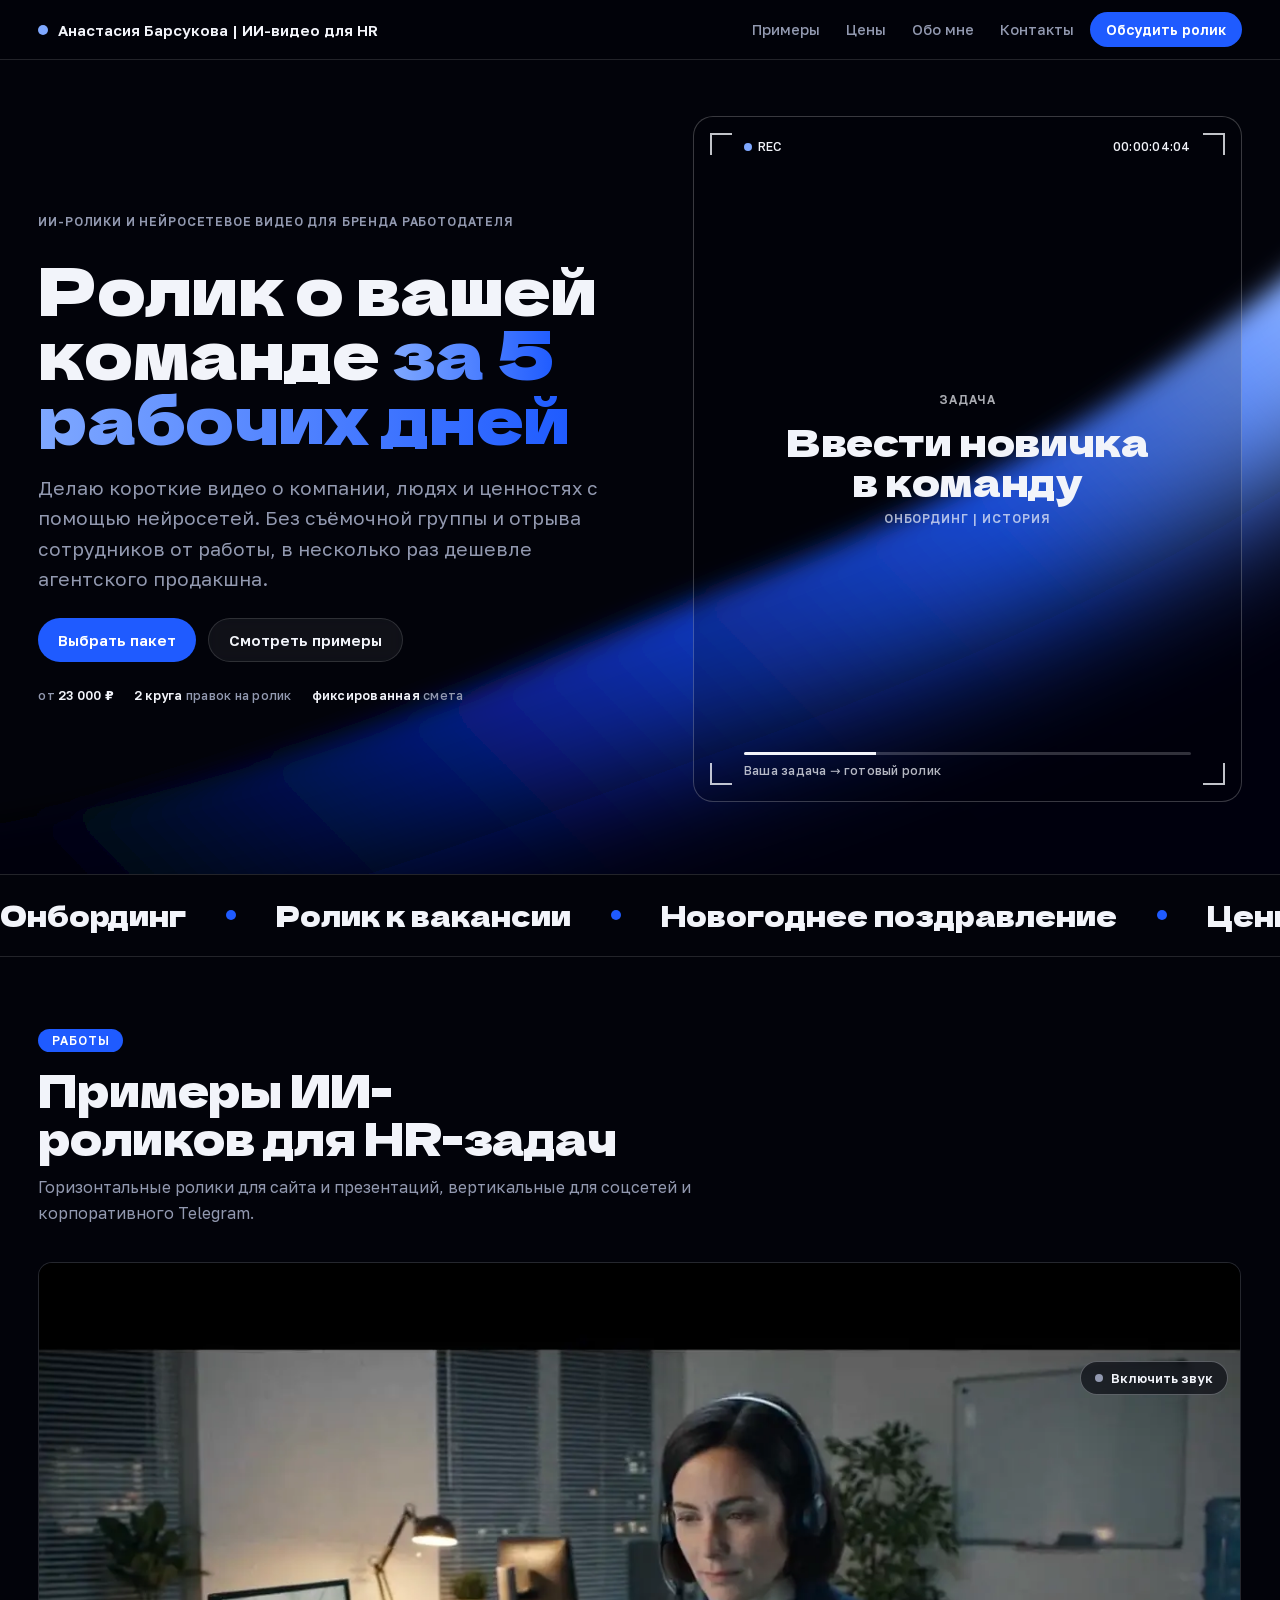
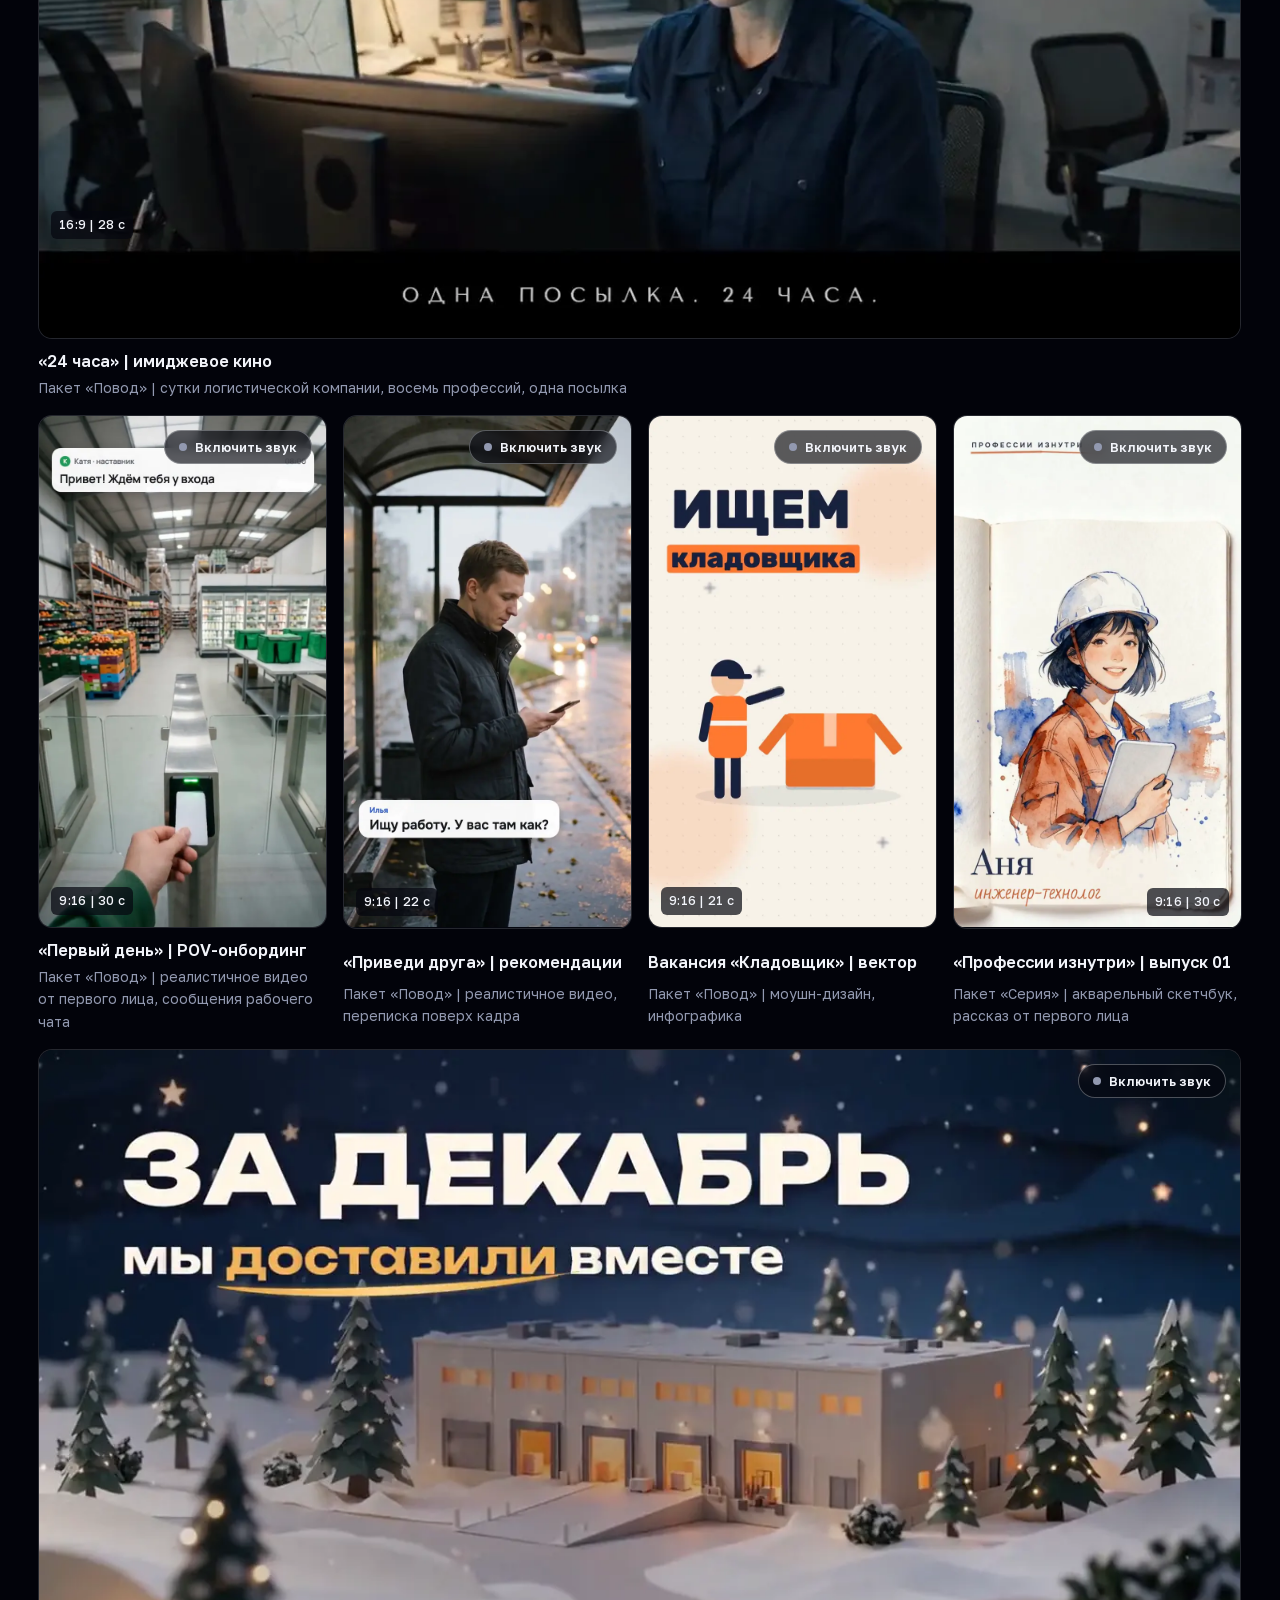
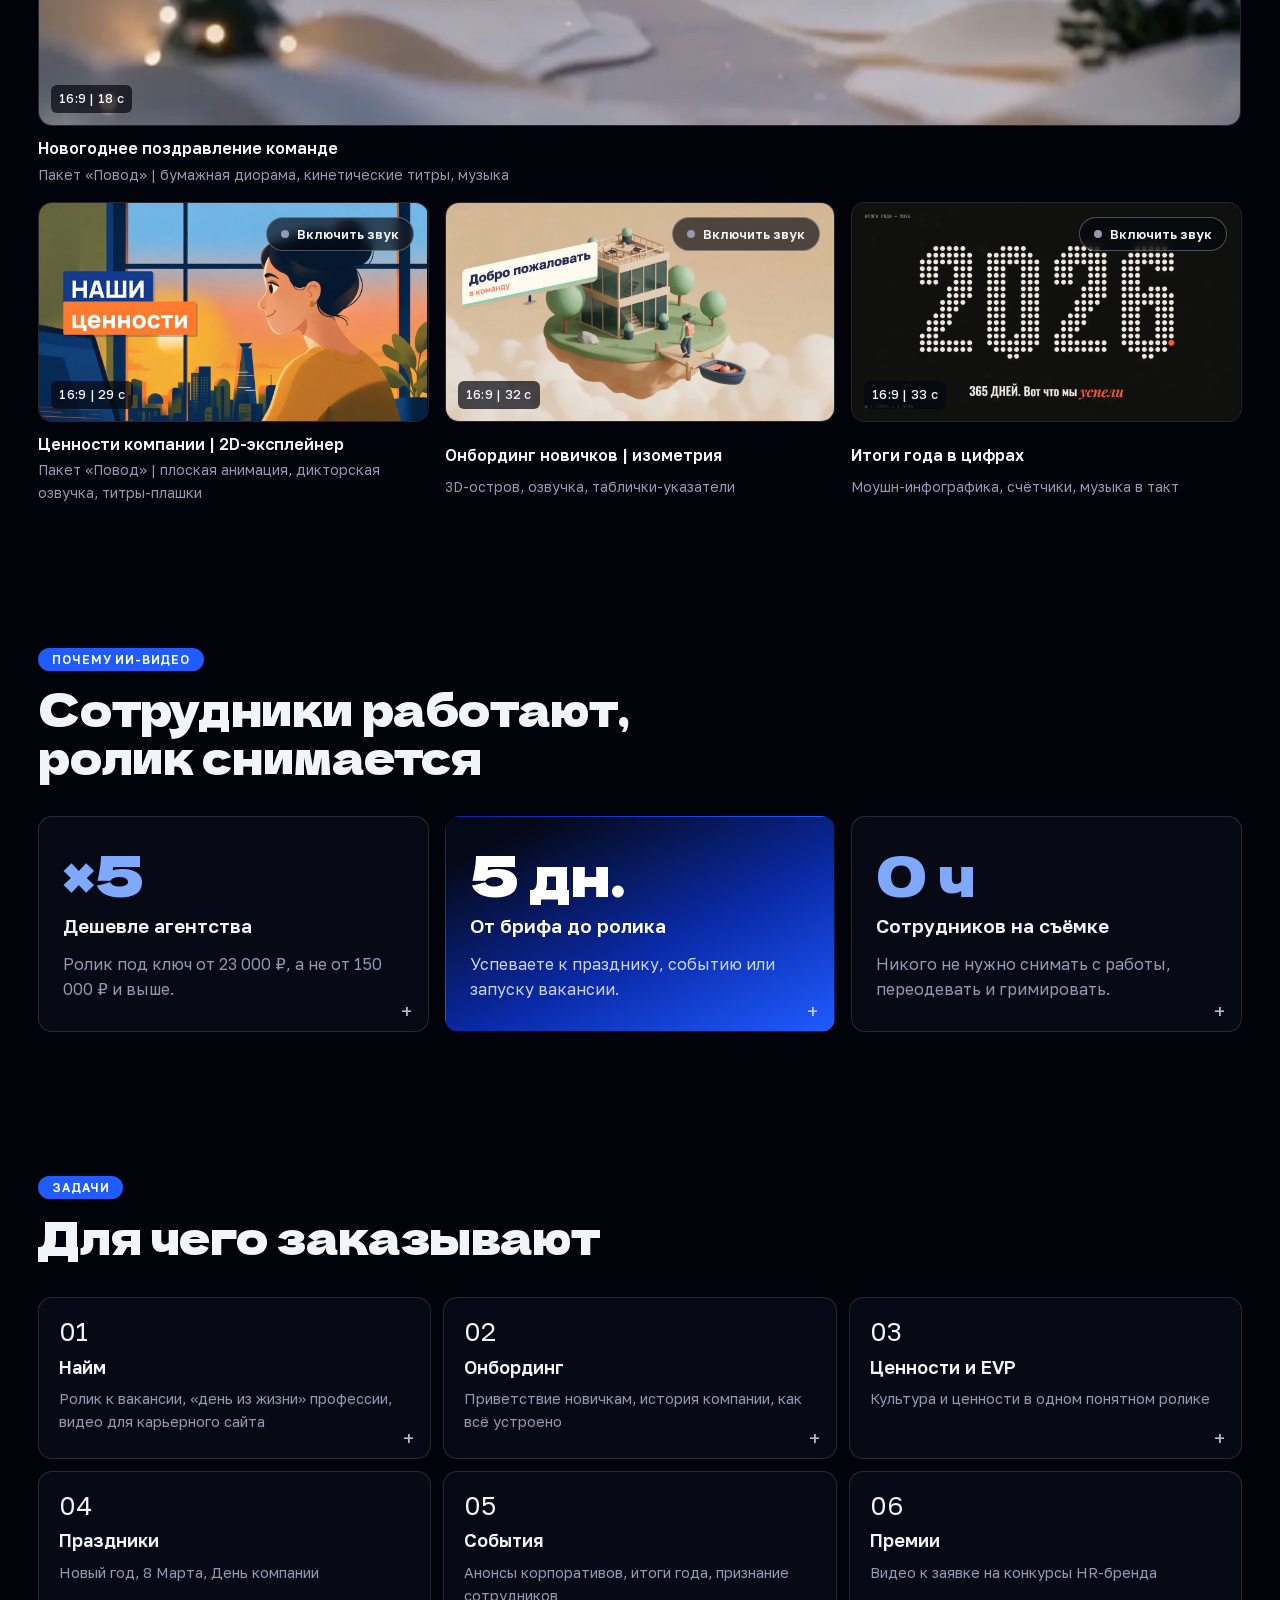
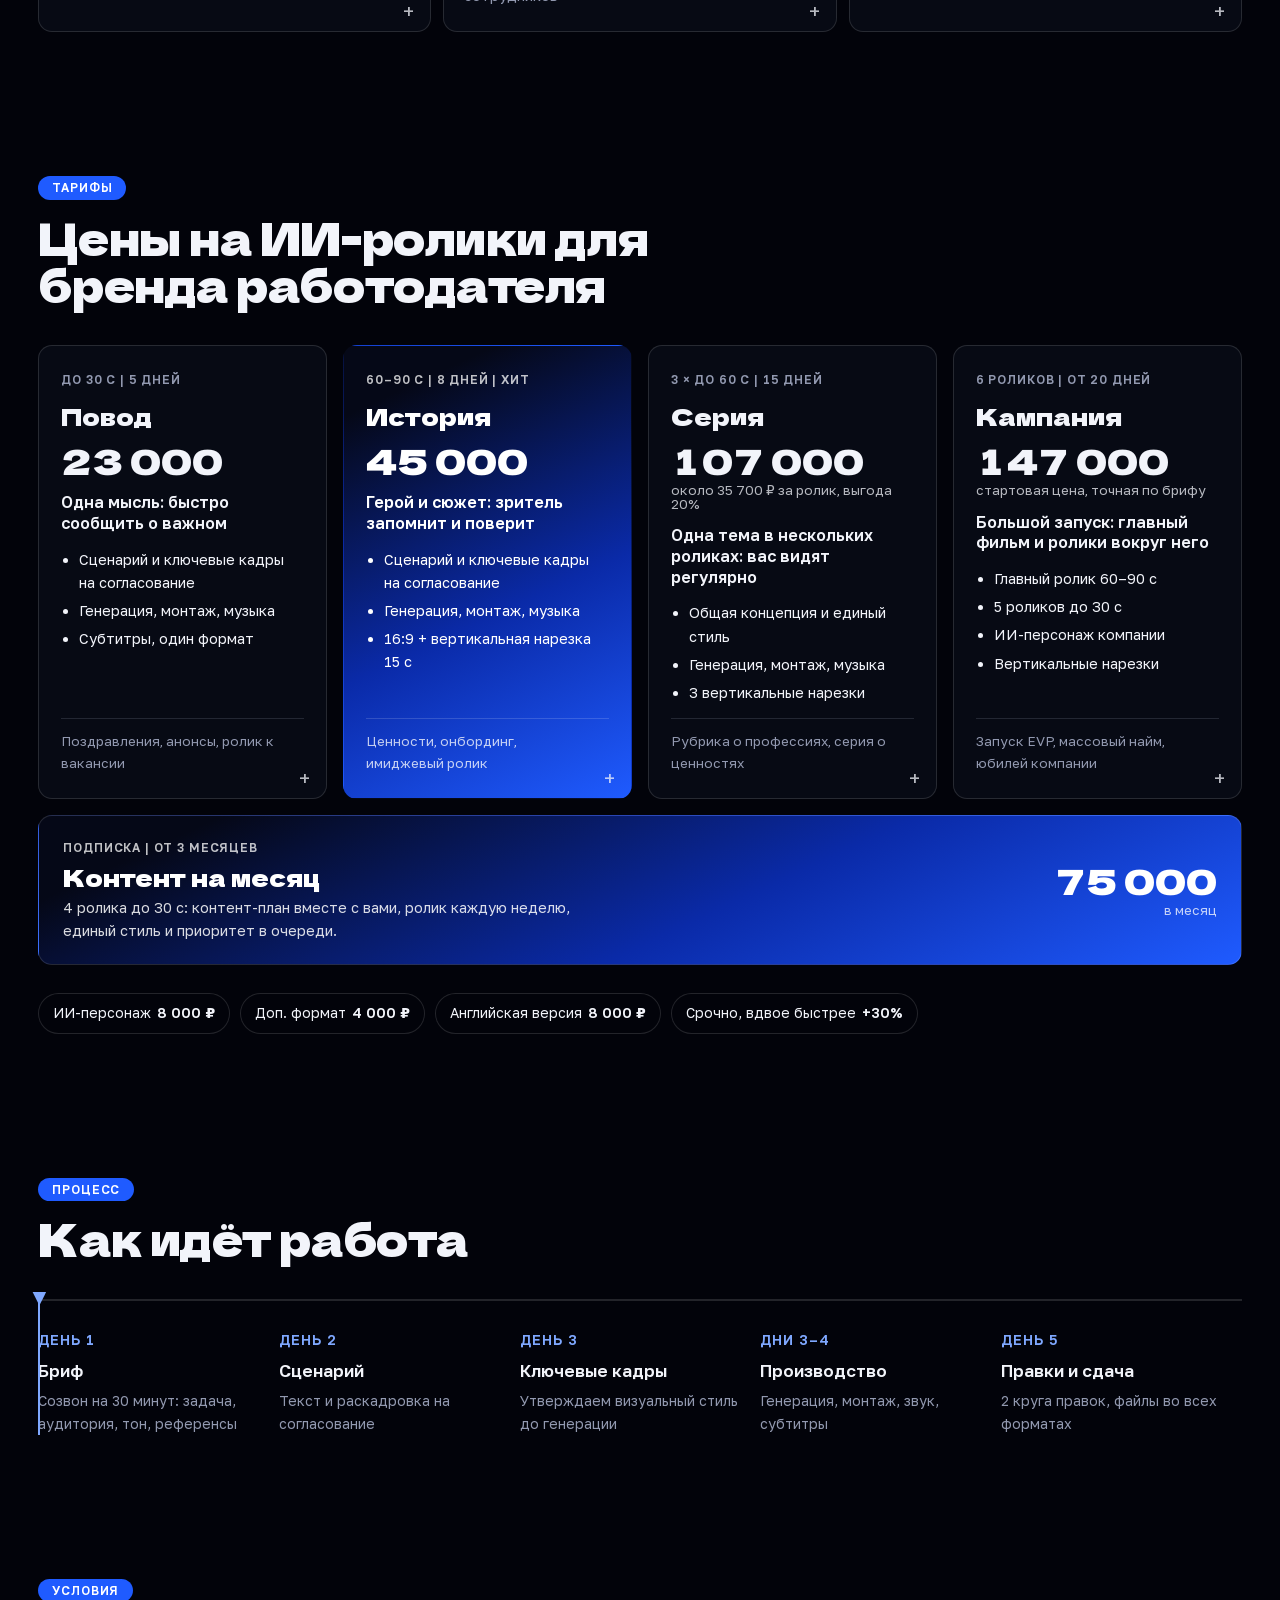
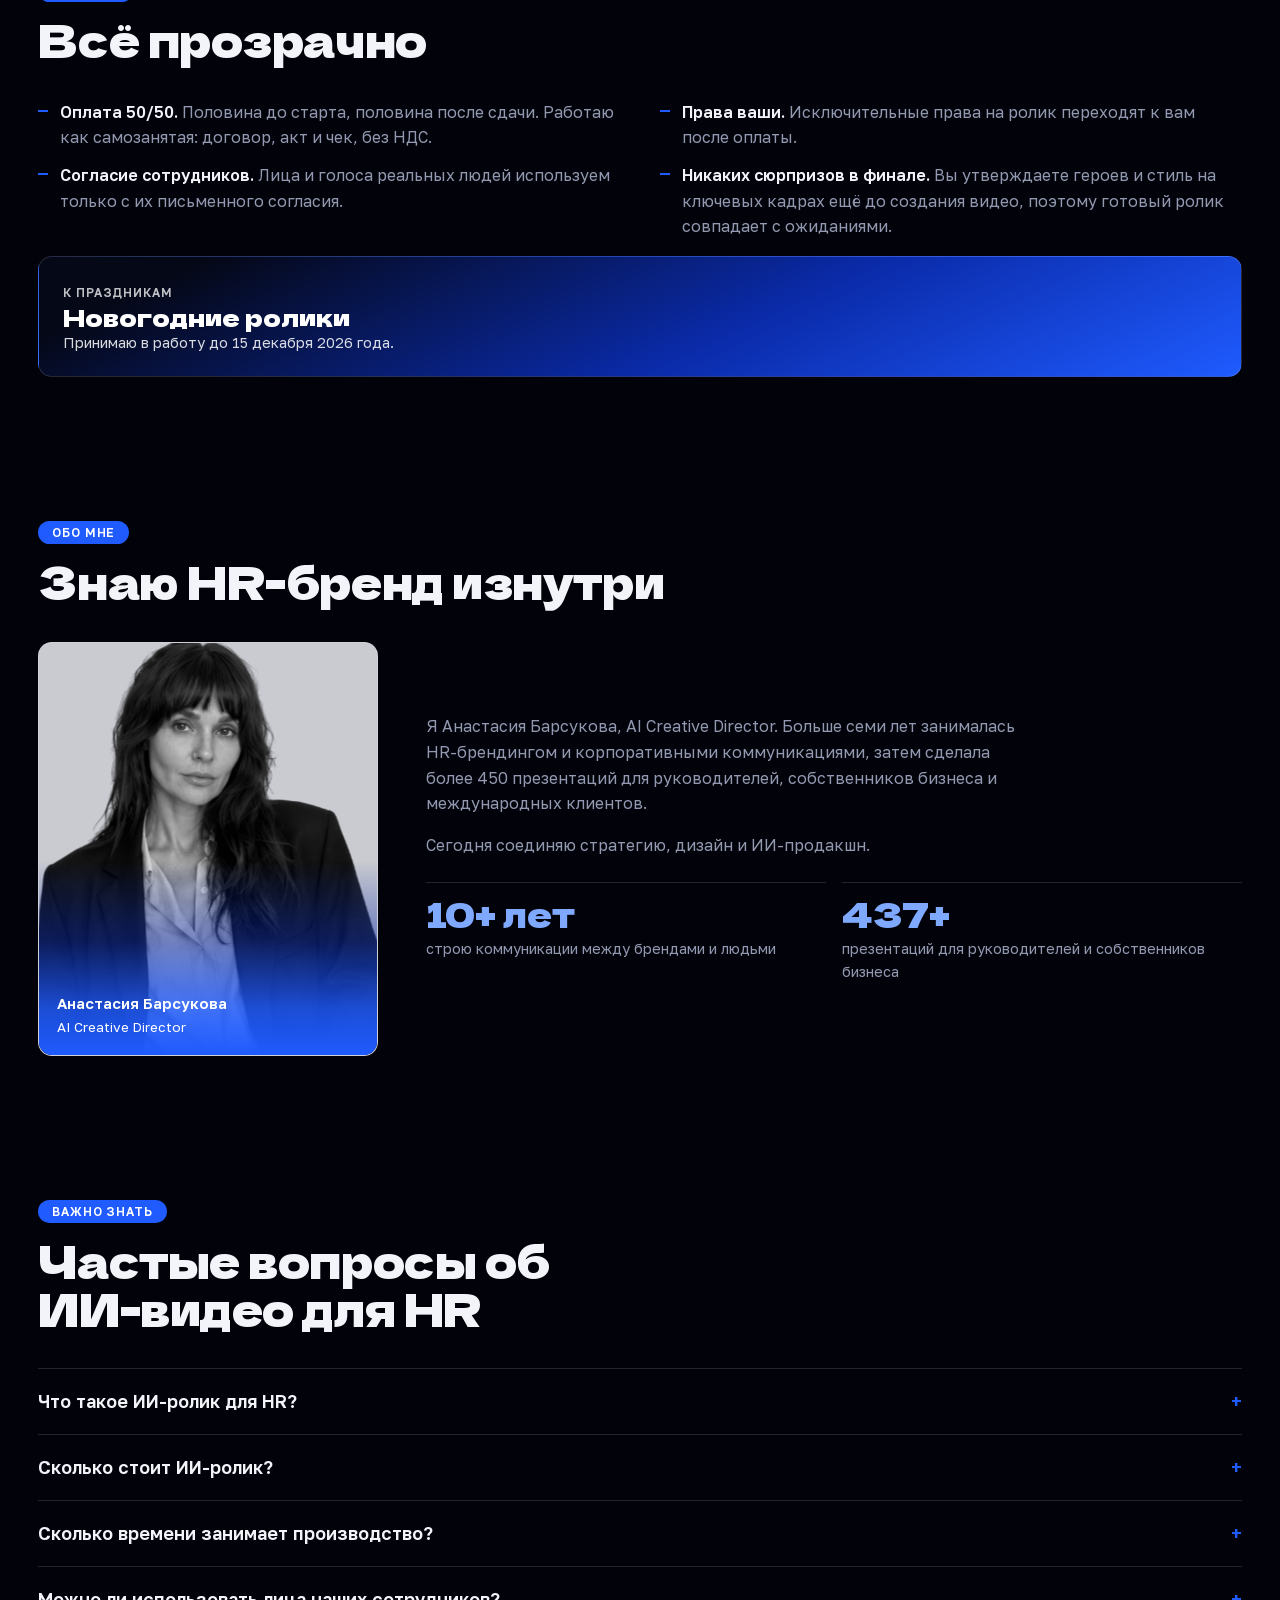
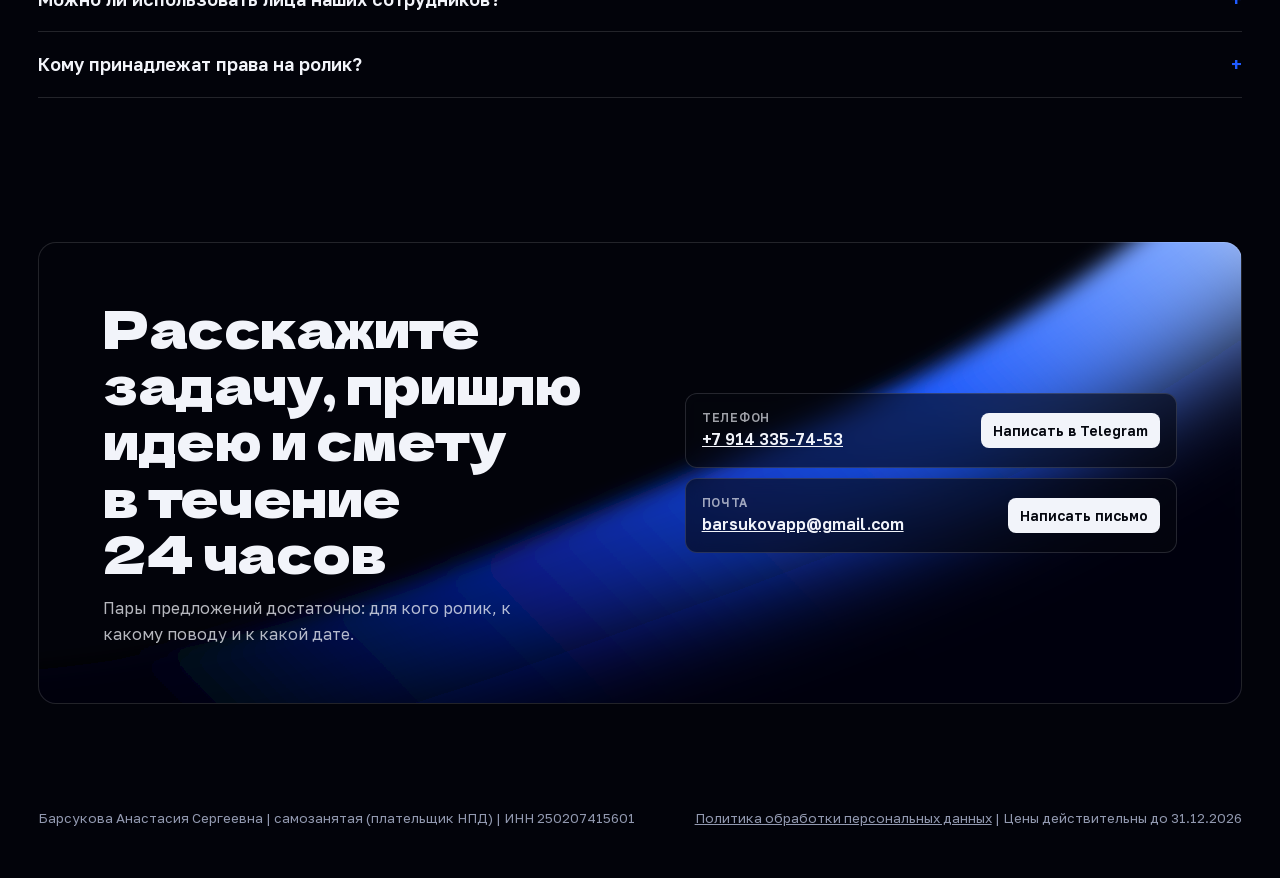
==== index.html @ e2b619d4 "Make hr-video.ru the main address, hosted in Moscow on Timeweb Co-Authored-By: Claude Opus 5.5 <nore" ====
<!doctype html>
<html lang="ru">
<head>
<meta charset="utf-8">
<meta name="viewport" content="width=device-width, initial-scale=1, viewport-fit=cover">
<title>ИИ-ролики для HR и бренда работодателя от 23 000 ₽ | Анастасия Барсукова</title>
<meta name="description" content="Видео о компании, вакансиях, онбординге и ценностях с помощью нейросетей. Ролик под ключ за 5 рабочих дней, от 23 000 ₽, фиксированная смета и 2 круга правок.">
<link rel="canonical" href="https://hr-video.ru/">
<meta name="robots" content="index, follow">
<meta property="og:type" content="website">
<meta property="og:locale" content="ru_RU">
<meta property="og:url" content="https://hr-video.ru/">
<meta property="og:title" content="ИИ-ролики для HR и бренда работодателя">
<meta property="og:description" content="Ролик о вашей команде за 5 рабочих дней, от 23 000 ₽.">
<meta property="og:image" content="https://hr-video.ru/og.png">
<meta property="og:image:width" content="1200">
<meta property="og:image:height" content="630">
<meta name="twitter:card" content="summary_large_image">
<meta name="theme-color" content="#02030A">
<link rel="icon" href="/favicon.svg" type="image/svg+xml">
<link rel="apple-touch-icon" href="/apple-touch-icon.png">
<link rel="preload" href="fonts/DelaGothicOne-cyrillic.woff2" as="font" type="font/woff2" crossorigin>
<link rel="preload" href="fonts/DelaGothicOne-latin.woff2" as="font" type="font/woff2" crossorigin>
<link rel="preload" href="fonts/GolosText-cyrillic.woff2" as="font" type="font/woff2" crossorigin>
<link rel="stylesheet" href="fonts/fonts.css">
<script type="application/ld+json">[
 {
  "@context": "https://schema.org",
  "@type": "Service",
  "name": "ИИ-ролики для бренда работодателя",
  "serviceType": "Создание видео с помощью нейросетей для HR",
  "areaServed": "RU",
  "url": "https://hr-video.ru/",
  "provider": {
   "@type": "Person",
   "name": "Анастасия Барсукова",
   "telephone": "+7-914-335-74-53"
  },
  "offers": [
   {
    "@type": "Offer",
    "name": "Повод, ролик до 30 секунд",
    "price": "23000",
    "priceCurrency": "RUB"
   },
   {
    "@type": "Offer",
    "name": "История, ролик 60–90 секунд",
    "price": "45000",
    "priceCurrency": "RUB"
   },
   {
    "@type": "Offer",
    "name": "Серия, 3 ролика до 60 секунд",
    "price": "107000",
    "priceCurrency": "RUB"
   },
   {
    "@type": "Offer",
    "name": "Кампания, 6 роликов и ИИ-персонаж",
    "price": "147000",
    "priceCurrency": "RUB"
   }
  ]
 },
 {
  "@context": "https://schema.org",
  "@type": "FAQPage",
  "mainEntity": [
   {
    "@type": "Question",
    "name": "Что такое ИИ-ролик для HR?",
    "acceptedAnswer": {
     "@type": "Answer",
     "text": "Это видео о компании, команде или вакансии, которое создаётся с помощью нейросетей вместо съёмки. Сценарий, стиль и монтаж делает человек, а кадры генерируются. Получается быстрее и в несколько раз дешевле классического продакшна."
    }
   },
   {
    "@type": "Question",
    "name": "Сколько стоит ИИ-ролик?",
    "acceptedAnswer": {
     "@type": "Answer",
     "text": "Короткий ролик до 30 секунд стоит 23 000 ₽, ролик 60–90 секунд 45 000 ₽, серия из трёх роликов 107 000 ₽, кампания от 147 000 ₽. Цена фиксируется в смете до начала работы."
    }
   },
   {
    "@type": "Question",
    "name": "Сколько времени занимает производство?",
    "acceptedAnswer": {
     "@type": "Answer",
     "text": "Короткий ролик готов за 5 рабочих дней, ролик 60–90 секунд за 8 рабочих дней. Есть возможность ускорить производство за дополнительную плату."
    }
   },
   {
    "@type": "Question",
    "name": "Можно ли использовать лица наших сотрудников?",
    "acceptedAnswer": {
     "@type": "Answer",
     "text": "Да, если сотрудники дали письменное согласие. Без этого используются сгенерированные персонажи в вашем фирменном стиле."
    }
   },
   {
    "@type": "Question",
    "name": "Кому принадлежат права на ролик?",
    "acceptedAnswer": {
     "@type": "Answer",
     "text": "Исключительные права на готовый ролик переходят к заказчику после полной оплаты."
    }
   }
  ]
 }
]</script>
<style>
/* Layout: монтажный стол. Hero = кадр с таймкодом и REC, примеры = раскадровка 16:9 и 9:16,
   процесс = таймлайн с бегущим плейхедом, пакеты = карточки-клипы. */
:root{
  --bg:#02030A; --surface:#070A14; --fg:#F2F4FA; --muted:#9299B0; --line:rgba(255,255,255,.13);
  --accent:#1F5BFF; --accent-soft:#0B1A4F; --on-accent:#FFFFFF; --rec:#7FA8FF;
  --frame:#05070F; --on-frame:#F2F4FA;
  --glow:linear-gradient(155deg,#050817 12%,#0A2AA8 58%,#1F5BFF 100%);
  --display:"Dela Gothic One","Golos Text",Impact,sans-serif;
  --body:"Golos Text",system-ui,-apple-system,"Segoe UI",sans-serif;
  --mono:"Golos Text",system-ui,-apple-system,"Segoe UI",sans-serif;
  color-scheme:dark;
}

:root{padding-top:env(safe-area-inset-top,0px);padding-bottom:env(safe-area-inset-bottom,0px)}
*{box-sizing:border-box}
img,video{max-width:100%}
[hidden]{display:none!important}
.faq{display:grid;gap:0;border-top:1px solid var(--line)}
.faq details{border-bottom:1px solid var(--line);padding-block:18px}
.faq summary{cursor:pointer;font-size:18px;font-weight:600;list-style:none;display:flex;justify-content:space-between;gap:16px}
.faq summary::after{content:"+";font-family:var(--mono);color:var(--accent);transition:transform .2s}
.faq details[open] summary::after{transform:rotate(45deg)}
.faq p{margin-top:10px;color:var(--muted);max-width:68ch}
body{margin:0;background:var(--bg);color:var(--fg);font-family:var(--body);font-size:16px;line-height:1.6;overflow-x:hidden}
.in{max-width:1320px;margin:0 auto;padding-left:max(clamp(16px,3vw,40px),env(safe-area-inset-left,0px));padding-right:max(clamp(16px,3vw,40px),env(safe-area-inset-right,0px))}
section{padding-block:72px}
h1,h2,.display{font-family:var(--display);font-weight:400;letter-spacing:-.01em;margin:0;text-wrap:balance}
h2{font-size:clamp(28px,4.4vw,44px);line-height:1.08}
h3{font-size:19px;font-weight:600;margin:0}
p{margin:0}
.tc{font-family:var(--mono);font-size:12px;letter-spacing:.08em;text-transform:uppercase;color:var(--muted)}
.sec-head{display:grid;gap:14px;margin-bottom:36px;max-width:720px}
a{color:var(--accent)}
:focus-visible{outline:2px solid var(--accent);outline-offset:3px}

/* nav */
nav{position:sticky;top:env(safe-area-inset-top,0px);z-index:10;background:color-mix(in srgb,var(--bg) 82%,transparent);backdrop-filter:blur(10px);border-bottom:1px solid var(--line)}
nav .in{display:flex;align-items:center;justify-content:space-between;gap:16px;padding-block:12px}
.logo{display:flex;align-items:center;gap:10px;font-weight:600;font-size:15px}
.dot{width:10px;height:10px;border-radius:50%;background:var(--rec);animation:blink 1.4s steps(2,start) infinite}
@keyframes blink{to{visibility:hidden}}
.btn{display:inline-flex;align-items:center;gap:8px;font:600 15px var(--body);padding:12px 20px;border-radius:999px;background:var(--accent);color:var(--on-accent);text-decoration:none;border:0;cursor:pointer;transition:transform .2s,box-shadow .2s}
.btn:hover{transform:translateY(-2px);box-shadow:0 10px 24px -10px var(--accent)}
.btn.ghost{background:transparent;color:var(--fg);border:1px solid var(--line)}
nav .btn{padding:9px 16px;font-size:14px}

/* hero */
.hero{padding-block:56px 72px}
.hero .in{display:grid;grid-template-columns:1.05fr .95fr;gap:48px;align-items:center}
.hero-text{display:grid;gap:24px;min-width:0}
.hero h1{font-size:clamp(36px,5.6vw,66px);line-height:.98}
.hero h1 .line{display:block;overflow:hidden}
.hero h1 .line span{display:inline-block;animation:rise .9s cubic-bezier(.2,.8,.2,1) both}
.hero h1 .line:nth-child(2) span{animation-delay:.12s}
.hero h1 .line:nth-child(3) span{animation-delay:.24s}
.hero h1 em{font-style:normal;color:var(--accent)}
@keyframes rise{from{transform:translateY(60%)}to{transform:none}}
.hero .lead{font-size:19px;color:var(--muted);max-width:52ch}
.cta-row{display:flex;flex-wrap:wrap;gap:12px}
.facts{display:flex;flex-wrap:wrap;gap:8px 20px;font-family:var(--mono);font-size:13px;color:var(--muted)}
.facts b{color:var(--fg);font-weight:600}

/* viewfinder */
.viewfinder{position:relative;aspect-ratio:4/5;max-width:100%;border-radius:20px;background:var(--frame);color:var(--on-frame);overflow:hidden;min-width:0}
.vf-scene{position:absolute;inset:0;display:grid;place-items:center;text-align:center;padding:40px 28px;opacity:0;transition:opacity .8s}
.vf-scene.on{opacity:1}
.vf-scene .display{font-size:clamp(26px,3.4vw,38px);line-height:1.05;position:relative;z-index:1}
.vf-scene small{display:block;margin-top:12px;font-family:var(--mono);font-size:12px;letter-spacing:.08em;opacity:.7}
.vf-ui{position:absolute;inset:16px;pointer-events:none;font-family:var(--mono);font-size:11.5px;letter-spacing:.06em}
.vf-ui .c{position:absolute;width:22px;height:22px;border:2px solid var(--on-frame);opacity:.8}
.vf-ui .rec{position:absolute;top:4px;left:34px;display:flex;align-items:center;gap:6px}
.vf-ui .rec i{width:8px;height:8px;border-radius:50%;background:var(--rec);animation:blink 1.4s steps(2,start) infinite}
.vf-ui .time{position:absolute;top:4px;right:34px;font-variant-numeric:tabular-nums}
.vf-ui .meta{position:absolute;bottom:4px;left:34px;opacity:.75}
.vf-ui .prog{position:absolute;bottom:30px;left:34px;right:34px;height:3px;background:color-mix(in srgb,var(--on-frame) 20%,transparent);border-radius:2px;overflow:hidden}
.vf-ui .prog i{display:block;height:100%;width:0;background:var(--on-frame)}
.vf-scene small{font-size:12px;font-weight:600}
.vf-task{display:block;margin-bottom:14px;font:600 12px var(--body);letter-spacing:.08em;text-transform:uppercase;opacity:.7}
.vf-bg{position:absolute;inset:-20%;filter:blur(40px);opacity:.75;animation:drift 12s ease-in-out infinite alternate}
@keyframes drift{to{transform:translate(6%,-4%) scale(1.1) rotate(8deg)}}
.c.tl{top:0;left:0;border-right:0;border-bottom:0}.c.tr{top:0;right:0;border-left:0;border-bottom:0}
.c.bl{bottom:0;left:0;border-right:0;border-top:0}.c.br{bottom:0;right:0;border-left:0;border-top:0}

/* marquee */
.marquee{border-block:1px solid var(--line);overflow:hidden;padding-block:18px;background:var(--surface)}
.track{display:flex;gap:40px;width:max-content;animation:scroll 38s linear infinite}
.track span{font-family:var(--display);font-size:clamp(20px,2.6vw,28px);white-space:nowrap;display:flex;align-items:center;gap:40px}
.track span::after{content:"";width:10px;height:10px;border-radius:50%;background:var(--accent)}
@keyframes scroll{to{transform:translateX(-50%)}}

/* examples */
.reel{display:grid;grid-template-columns:repeat(12,1fr);gap:16px}
.slot{grid-column:span 4;margin:0;display:grid;gap:10px;min-width:0}
.slot.wide{grid-column:span 8}
.slot.tall.q{grid-column:span 3}
.slot.feature{grid-column:1/-1}
.slot.feature .screen{aspect-ratio:16/9}
.sound{position:absolute;top:14px;right:14px;z-index:2;display:inline-flex;align-items:center;gap:8px;font:600 13px var(--body);padding:8px 14px;border-radius:999px;border:1px solid color-mix(in srgb,var(--on-frame) 30%,transparent);background:color-mix(in srgb,var(--frame) 65%,transparent);color:var(--on-frame);cursor:pointer;backdrop-filter:blur(6px)}
.sound:hover{background:color-mix(in srgb,var(--frame) 85%,transparent)}
.sound i{width:8px;height:8px;border-radius:50%;background:var(--muted)}
.sound[aria-pressed="true"] i{background:var(--rec)}
.slot.tall .screen{aspect-ratio:9/16}
.slot .screen{position:relative;aspect-ratio:16/9;max-width:100%;border-radius:14px;overflow:hidden;background:var(--frame);color:var(--on-frame)}
.slot.wide .screen{aspect-ratio:auto;height:100%;min-height:220px}
.slot .screen video,.slot .screen img{position:absolute;inset:0;width:100%;height:100%;object-fit:cover}
.gen{position:absolute;inset:0;background:
  radial-gradient(60% 50% at var(--x,30%) var(--y,40%),color-mix(in srgb,var(--accent) 70%,transparent),transparent 70%),
  radial-gradient(50% 60% at 80% 80%,color-mix(in srgb,var(--rec) 45%,transparent),transparent 70%);
  filter:blur(18px);animation:gen 6s ease-in-out infinite alternate}
.slot:nth-child(2) .gen{animation-delay:-2s}.slot:nth-child(3) .gen{animation-delay:-4s}.slot:nth-child(4) .gen{animation-delay:-1s}.slot:nth-child(5) .gen{animation-delay:-3s}
@keyframes gen{0%{--x:20%;--y:30%;transform:scale(1)}100%{--x:70%;--y:60%;transform:scale(1.15) rotate(6deg)}}
@property --x{syntax:"<percentage>";inherits:false;initial-value:30%}
@property --y{syntax:"<percentage>";inherits:false;initial-value:40%}
.scan{position:absolute;left:0;right:0;height:40%;background:linear-gradient(to bottom,transparent,color-mix(in srgb,var(--on-frame) 14%,transparent),transparent);animation:scan 3.2s linear infinite}
@keyframes scan{from{top:-40%}to{top:100%}}
.slot .badge{position:absolute;left:12px;bottom:12px;right:12px;display:flex;justify-content:space-between;align-items:center;gap:8px;font-family:var(--mono);font-size:11.5px;letter-spacing:.06em}
.slot .badge span:first-child{background:color-mix(in srgb,var(--frame) 70%,transparent);padding:4px 8px;border-radius:6px}
.slot figcaption{display:grid;gap:2px}
.slot figcaption b{font-weight:600}
.slot figcaption span{font-size:14px;color:var(--muted)}

/* why */
.why{display:grid;grid-template-columns:repeat(3,1fr);gap:16px}
.why div{min-width:0;padding:28px 24px;border-radius:16px;background:var(--surface);border:1px solid var(--line);display:grid;gap:10px;align-content:start}
.why .big{font-family:var(--display);font-size:clamp(40px,5vw,56px);line-height:1;color:var(--accent)}
.why p{color:var(--muted)}

/* uses */
.uses{display:grid;grid-template-columns:repeat(3,1fr);border-top:1px solid var(--line)}
.uses div{min-width:0;padding:22px 20px 22px 0;border-bottom:1px solid var(--line);display:grid;gap:6px;transition:padding .3s}
.uses div:hover{padding-left:12px}
.uses b{font-size:18px;font-weight:600}
.uses span{font-size:14.5px;color:var(--muted)}

/* packs */
.packs-wrap{background:var(--surface);border-block:1px solid var(--line)}
.packs{display:grid;grid-template-columns:repeat(4,1fr);gap:16px}
.pack{min-width:0;border:1px solid var(--line);border-radius:18px;padding:24px 22px;display:grid;gap:14px;grid-template-rows:auto auto auto auto 1fr auto;background:var(--bg);transition:transform .3s,border-color .3s}
.pack:hover{transform:translateY(-6px);border-color:var(--accent)}
.pack.hit{background:var(--accent);color:var(--on-accent);border-color:var(--accent)}
.pack.hit .tc,.pack.hit .for{color:color-mix(in srgb,var(--on-accent) 75%,transparent)}
.pack .name{font-family:var(--display);font-size:24px;line-height:1.1}
.price{font-family:var(--display);font-size:clamp(30px,2.7vw,38px);line-height:1;font-variant-numeric:tabular-nums}
.price small{display:block;font-family:var(--body);font-size:13.5px;margin-top:6px;opacity:.75}
.pack::before{content:"";position:absolute;inset:0;border-radius:inherit;pointer-events:none;opacity:0;transition:opacity .35s;background:radial-gradient(260px circle at var(--mx,50%) var(--my,50%),color-mix(in srgb,#7FA8FF 26%,transparent),transparent 70%)}
.pack:hover::before{opacity:1}
.pack>*{position:relative;z-index:1}
.slot.feature .screen{will-change:transform}
.pack .gist{font-size:16px;line-height:1.3;font-weight:600}
.pack ul{margin:0;padding-left:18px;display:grid;gap:5px;align-content:start;font-size:14.5px}
.pack .for{font-size:13.5px;color:var(--muted);border-top:1px solid color-mix(in srgb,currentColor 20%,transparent);padding-top:12px}
.extras{margin-top:28px;display:flex;flex-wrap:wrap;gap:10px}
.extras span{font-size:14px;padding:8px 14px;border-radius:999px;border:1px solid var(--line);background:var(--bg)}
.extras b{font-family:var(--mono);font-weight:600;margin-left:6px}

/* timeline */
.timeline{position:relative;display:grid;grid-template-columns:repeat(5,1fr);gap:0;border-top:2px solid var(--fg);padding-top:28px}
.playhead{position:absolute;top:-9px;left:0;width:2px;height:calc(100% + 9px);background:var(--rec);animation:play 9s linear infinite}
.playhead::before{content:"";position:absolute;top:0;left:-6px;width:14px;height:14px;background:var(--rec);clip-path:polygon(0 0,100% 0,50% 100%)}
@keyframes play{from{left:0}to{left:100%}}
.timeline li{list-style:none;min-width:0;padding-right:20px;display:grid;gap:6px;align-content:start}
.timeline .tc{color:var(--accent)}
.timeline b{font-size:17px}
.timeline span{font-size:14px;color:var(--muted)}
ol.timeline{margin:0;padding-left:0}

/* terms + contact */
.about{display:grid;grid-template-columns:minmax(0,340px) minmax(0,1fr);gap:48px;align-items:center}
.about-photo{margin:0;border-radius:16px;overflow:hidden;background:var(--accent-soft)}
.about-photo img{display:block;width:100%;height:auto}
.about-text{display:grid;gap:16px;min-width:0}
.about-text p{color:var(--muted);max-width:60ch}
.about-stats{display:grid;grid-template-columns:repeat(2,1fr);gap:16px;margin:8px 0 0;padding:0;list-style:none}
.about-stats li{min-width:0;display:grid;gap:4px;align-content:start;padding-top:12px;border-top:1px solid var(--line)}
.about-stats b{font-family:var(--display);font-weight:400;font-size:clamp(26px,3vw,34px);line-height:1.1;color:var(--accent)}
.about-stats span{font-size:14.5px;color:var(--muted)}
.terms{display:grid;grid-template-columns:1fr 1fr;gap:12px 40px;margin:0;padding:0;list-style:none}
.terms li{min-width:0;padding-left:22px;position:relative;color:var(--muted)}
.terms li::before{content:"";position:absolute;left:0;top:.62em;width:10px;height:2px;background:var(--accent)}
.terms li b{color:var(--fg);font-weight:600}
.final{background:var(--frame);color:var(--on-frame);border-radius:28px;padding:56px clamp(20px,5vw,64px);display:grid;grid-template-columns:minmax(0,1.1fr) minmax(0,1fr);gap:40px;align-items:center;position:relative;overflow:hidden}
.final h2{font-size:clamp(30px,4.6vw,52px)}
.final p{opacity:.75;margin-top:16px;max-width:46ch}
.final .vf-bg{opacity:.35}
.final>*{position:relative;min-width:0}
.final>.vf-bg{position:absolute}
.cards{display:grid;gap:10px}
.cards div{display:flex;justify-content:space-between;align-items:center;gap:12px;padding:14px 16px;border-radius:12px;background:color-mix(in srgb,var(--on-frame) 8%,transparent);border:1px solid color-mix(in srgb,var(--on-frame) 14%,transparent)}
.cards dt{font-family:var(--mono);font-size:11.5px;letter-spacing:.06em;text-transform:uppercase;opacity:.65}
.cards dd{margin:0;font-weight:600;user-select:all;overflow-wrap:anywhere}
.cards .go{font:600 13px var(--mono);padding:9px 12px;border-radius:8px;background:var(--on-frame);color:var(--frame);text-decoration:none;white-space:nowrap;flex-shrink:0}
.cards .go:hover{opacity:.85}
dl.cards{margin:0}
footer{padding-block:32px 48px;color:var(--muted);font-size:13.5px}
footer .in{display:flex;flex-wrap:wrap;justify-content:space-between;gap:8px}

/* reveal: элементы видимы всегда, анимируется только сдвиг */
.reveal{transition:transform .9s cubic-bezier(.2,.8,.2,1) var(--d,0s),opacity .9s ease var(--d,0s)}
.reveal.pending{opacity:0;transform:translateY(40px)}
.slot.reveal.pending{transform:translateY(48px) scale(.95)}
.sec-head h2{transition:clip-path 1s cubic-bezier(.2,.8,.2,1) .1s,transform 1s cubic-bezier(.2,.8,.2,1) .1s;clip-path:inset(-10% -10% -10% -10%)}
.sec-head.pending{opacity:1;transform:none}
.sec-head.pending h2{clip-path:inset(0 0 100% 0);transform:translateY(30px)}
.sec-head .tc{transition:transform .6s cubic-bezier(.2,1.4,.4,1),opacity .4s}
.sec-head.pending .tc{opacity:0;transform:scale(.7)}
.about-photo img{will-change:transform}
.scrollbar{position:fixed;top:0;left:0;right:0;height:2px;z-index:20;background:linear-gradient(90deg,#7FA8FF,var(--accent));transform:scaleX(0);transform-origin:0 50%;pointer-events:none}

/* Тема: чёрный фон, синяя световая волна, карточки с тонкой рамкой */
.tc{font-size:12px;letter-spacing:.07em;font-weight:600}
.sec-head .tc{justify-self:start;padding:5px 14px 4px;border-radius:999px;background:var(--accent);color:var(--on-accent);line-height:1.2}
.facts,.vf-ui,.slot .badge{font-size:12.5px;letter-spacing:.02em;font-weight:500}
.extras b{font-size:14px;font-weight:600}
.hero{position:relative;overflow:hidden;background:url(media/wave.svg) center bottom/cover no-repeat}
.hero .in{position:relative}
.hero h1 em{color:transparent;background:linear-gradient(90deg,#7FA8FF,var(--accent));-webkit-background-clip:text;background-clip:text;padding-bottom:.08em}
.btn.ghost{background:rgba(255,255,255,.06);backdrop-filter:blur(8px)}
.viewfinder{border:1px solid rgba(255,255,255,.22);background:rgba(2,3,10,.18)}
.viewfinder .vf-bg{display:none}
.marquee{background:var(--bg)}
.why div,.pack,.uses div{position:relative;background:var(--surface);border:1px solid var(--line);border-radius:14px}
.why div::after,.pack::after,.uses div::after{content:"+";position:absolute;right:16px;bottom:10px;font-size:20px;line-height:1;color:var(--fg);opacity:.75}
.why div:nth-child(2),.pack.hit{background:var(--glow);border-color:transparent;color:var(--on-accent)}
.why div:nth-child(2) .big{color:#fff}
.why div:nth-child(2) p{color:rgba(255,255,255,.8)}
.why .big{color:#7FA8FF}
.packs-wrap{background:var(--bg);border-block:0}
.pack{background:var(--surface)}
.pack .for{padding-right:20px}
.uses{gap:12px;border-top:0;counter-reset:u}
.uses div{counter-increment:u;padding:20px 20px 24px;align-content:start}
.uses div:hover{padding-left:20px;border-color:var(--accent)}
.uses div::before{content:"0" counter(u);font-family:var(--body);font-size:26px;font-weight:400;line-height:1.1}
.timeline{border-top-color:var(--line)}
.timeline .tc{color:#7FA8FF}
.about-photo{position:relative;background:#C9CBD1;border:1px solid var(--line);border-radius:14px}
.about-photo img{filter:grayscale(1) contrast(1.05)}
.about-photo figcaption{position:absolute;left:0;right:0;bottom:0;display:grid;gap:2px;padding:130px 18px 16px;background:linear-gradient(to top,#1F5BFF 0%,rgba(31,91,255,.82) 24%,rgba(10,42,168,.5) 58%,transparent);color:#fff;font-size:13.5px}
.about-photo figcaption b{font-size:15px;font-weight:600}
.about-stats b,.final .tc{color:#7FA8FF}
.final{background:url(media/wave.svg) center bottom/cover no-repeat;border:1px solid var(--line);border-radius:18px}
.final .vf-bg{display:none}
.cards div{background:rgba(5,7,15,.62);backdrop-filter:blur(10px)}
.cards dt{font-size:12px;letter-spacing:.06em;font-weight:600}
.cards .go{font:600 14px var(--body)}
.nav-links{display:flex;gap:26px;margin-left:auto;font-size:14.5px;font-weight:500}
.nav-links a{color:var(--muted);text-decoration:none;transition:color .2s}
.nav-links a:hover{color:var(--fg)}
section,header{scroll-margin-top:72px}
.slot .screen{border:1px solid var(--line)}
.slot.scope .sound{top:calc(12.8% + 12px);right:12px}
.slot.scope .badge{bottom:calc(12.8% + 12px)}
.sub{margin-top:16px;padding:22px 24px;border:1px solid var(--line);border-radius:14px;background:var(--glow);display:flex;justify-content:space-between;align-items:center;gap:24px;color:var(--on-accent)}
.sub>div:first-child{display:grid;gap:6px;min-width:0}
.sub.ny{position:relative;overflow:hidden}
.sub.ny>div{position:relative;z-index:1}
.snow{position:absolute;inset:0;width:100%;height:100%;pointer-events:none}
.sub .tc{color:rgba(255,255,255,.75)}
.sub .name{font-family:var(--display);font-size:24px;line-height:1.1}
.sub p{font-size:14.5px;color:rgba(255,255,255,.85);max-width:62ch}
.sub .price{flex-shrink:0;text-align:right}
@media (max-width:960px){
  .packs{grid-template-columns:repeat(2,1fr)}
}
@media (max-width:820px){
  .hero .in,.final{grid-template-columns:1fr}
  .viewfinder{aspect-ratio:4/3}
  .reel{grid-template-columns:repeat(2,1fr)}
  .slot,.slot.wide{grid-column:span 2}
  .slot.feature{grid-column:1/-1}
  .slot.tall.ph{display:none}
  .slot.tall,.slot.tall.q{grid-column:span 1}
  .slot.wide .screen{aspect-ratio:16/9;height:auto;min-height:0}
  .why,.uses{grid-template-columns:1fr}
  .timeline{grid-template-columns:1fr;border-top:0;border-left:2px solid var(--fg);padding-top:0;padding-left:24px;gap:22px}
  .playhead{display:none}
  .terms{grid-template-columns:1fr}
  .about{grid-template-columns:1fr;gap:28px}
  nav .in{flex-wrap:wrap;row-gap:8px}
  .nav-links{order:3;width:100%;margin-left:0;justify-content:space-between;gap:12px}
  section,header{scroll-margin-top:96px}
  .slot.tall.solo{grid-column:1/-1;grid-template-columns:1fr 1fr;gap:14px;align-items:center}
  .sub{flex-direction:column;align-items:flex-start}
  .sub .price{text-align:left}
  .about-photo{max-width:320px}
  section{padding-block:56px}
}
@media (max-width:560px){
  .packs{grid-template-columns:1fr}
  .price{font-size:38px}
  .about-stats{grid-template-columns:1fr}
  .cards div{flex-wrap:wrap}
  nav .btn{display:none}
}
@media (prefers-reduced-motion:reduce){
  *,*::before,*::after{animation:none!important;transition:none!important}
  .reveal.pending{transform:none;opacity:1}
  .vf-scene:first-child{opacity:1}
}
</style>
</head>
<body>
<nav>
  <div class="in">
    <div class="logo"><span class="dot" aria-hidden="true"></span>Анастасия Барсукова | ИИ-видео для HR</div>
    <div class="nav-links"><a href="#examples">Примеры</a><a href="#packs">Цены</a><a href="#about">Обо мне</a><a href="#contact">Контакты</a></div>
    <a class="btn" href="#contact">Обсудить ролик</a>
  </div>
</nav>

<header class="hero">
  <div class="in">
    <div class="hero-text">
      <p class="tc">ИИ-ролики и нейросетевое видео для бренда работодателя</p>
      <h1><span class="line"><span>Ролик о&nbsp;вашей</span></span><span class="line"><span>команде <em>за&nbsp;5</em></span></span><span class="line"><span><em>рабочих дней</em></span></span></h1>
      <p class="lead">Делаю короткие видео о компании, людях и ценностях с помощью нейросетей. Без съёмочной группы и отрыва сотрудников от работы, в несколько раз дешевле агентского продакшна.</p>
      <div class="cta-row">
        <a class="btn" href="#packs">Выбрать пакет</a>
        <a class="btn ghost" href="#examples">Смотреть примеры</a>
      </div>
      <div class="facts"><span>от <b>23 000 ₽</b></span><span><b>2 круга</b> правок на ролик</span><span><b>фиксированная</b> смета</span></div>
    </div>
    <div class="viewfinder" id="vf" aria-label="Задачи, которые решает ролик, и подходящие пакеты">
      <div class="vf-scene on"><div class="vf-bg" style="background:radial-gradient(45% 40% at 30% 30%,#1F5BFF,transparent),radial-gradient(40% 40% at 78% 78%,#0A2AA8,transparent)"></div><div class="display"><span class="vf-task">Задача</span>Закрыть вакансию<small>РОЛИК К ВАКАНСИИ | ПОВОД</small></div></div>
      <div class="vf-scene"><div class="vf-bg" style="background:radial-gradient(45% 40% at 30% 30%,#1F5BFF,transparent),radial-gradient(40% 40% at 78% 78%,#0A2AA8,transparent)"></div><div class="display"><span class="vf-task">Задача</span>Ввести новичка в&nbsp;команду<small>ОНБОРДИНГ | ИСТОРИЯ</small></div></div>
      <div class="vf-scene"><div class="vf-bg" style="background:radial-gradient(45% 40% at 30% 30%,#1F5BFF,transparent),radial-gradient(40% 40% at 78% 78%,#0A2AA8,transparent)"></div><div class="display"><span class="vf-task">Задача</span>Рассказать о&nbsp;ценностях<small>ЦЕННОСТИ И EVP | ИСТОРИЯ</small></div></div>
      <div class="vf-scene"><div class="vf-bg" style="background:radial-gradient(45% 40% at 30% 30%,#1F5BFF,transparent),radial-gradient(40% 40% at 78% 78%,#0A2AA8,transparent)"></div><div class="display"><span class="vf-task">Задача</span>Показать профессии изнутри<small>РУБРИКА О ПРОФЕССИЯХ | СЕРИЯ</small></div></div>
      <div class="vf-scene"><div class="vf-bg" style="background:radial-gradient(45% 40% at 30% 30%,#1F5BFF,transparent),radial-gradient(40% 40% at 78% 78%,#0A2AA8,transparent)"></div><div class="display"><span class="vf-task">Задача</span>Поздравить команду<small>ПОЗДРАВЛЕНИЕ | ПОВОД</small></div></div>
      <div class="vf-ui" aria-hidden="true">
        <span class="c tl"></span><span class="c tr"></span><span class="c bl"></span><span class="c br"></span>
        <span class="rec"><i></i>REC</span>
        <span class="time" id="tc">00:00:00:00</span>
        <span class="prog"><i id="prog"></i></span>
        <span class="meta">Ваша задача → готовый ролик</span>
      </div>
    </div>
  </div>
</header>

<div class="marquee" aria-hidden="true">
  <div class="track">
    <span>Онбординг</span><span>Ролик к вакансии</span><span>Новогоднее поздравление</span><span>Ценности и EVP</span><span>Итоги года</span><span>Заявка на премию</span><span>Анонс корпоратива</span>
    <span>Онбординг</span><span>Ролик к вакансии</span><span>Новогоднее поздравление</span><span>Ценности и EVP</span><span>Итоги года</span><span>Заявка на премию</span><span>Анонс корпоратива</span>
  </div>
</div>

<section id="examples">
  <div class="in">
    <div class="sec-head reveal">
      <span class="tc">Работы</span>
      <h2>Примеры ИИ-роликов для HR-задач</h2>
      <p style="color:var(--muted)">Горизонтальные ролики для сайта и презентаций, вертикальные для соцсетей и корпоративного Telegram.</p>
    </div>
    <!-- Чтобы вставить пример: замените <div class="gen"></div><div class="scan"></div> внутри .screen
         на <video src="media/файл.mp4" autoplay muted loop playsinline></video>
         и уберите строку «Пример скоро». -->
    <div class="reel">
      <figure class="slot feature scope reveal">
        <div class="screen">
          <video src="media/24h.mp4?v=2" poster="media/24h.webp" muted loop playsinline preload="none" aria-label="Имиджевый ролик «24 часа»: одна посылка проходит через руки восьми сотрудников, а в финале — пустое место для нового коллеги"></video>
          <button class="sound" type="button" aria-pressed="false"><i></i><span>Включить звук</span></button>
          <div class="badge"><span>16:9 | 28 с</span></div>
        </div>
        <figcaption><b>«24 часа» | имиджевое кино</b><span>Пакет «Повод» | сутки логистической компании, восемь профессий, одна посылка</span></figcaption>
      </figure>
      <figure class="slot tall q reveal">
        <div class="screen">
          <video src="media/first-day.mp4?v=2" poster="media/first-day.webp" muted loop playsinline preload="none" aria-label="Вертикальный ролик «Первый день»: первый рабочий день в дарксторе глазами новичка, с сообщениями из рабочего чата"></video>
          <button class="sound" type="button" aria-pressed="false"><i></i><span>Включить звук</span></button>
          <div class="badge"><span>9:16 | 30 с</span></div>
        </div>
        <figcaption><b>«Первый день» | POV-онбординг</b><span>Пакет «Повод» | реалистичное видео от первого лица, сообщения рабочего чата</span></figcaption>
      </figure>
      <figure class="slot tall q reveal">
        <div class="screen">
          <video src="media/refer-friend.mp4?v=1" poster="media/refer-friend.webp" muted loop playsinline preload="none" aria-label="Вертикальный ролик «Приведи друга»: реферальная программа на заводе, история двух друзей в переписке"></video>
          <button class="sound" type="button" aria-pressed="false"><i></i><span>Включить звук</span></button>
          <div class="badge"><span>9:16 | 22 с</span></div>
        </div>
        <figcaption><b>«Приведи друга» | рекомендации</b><span>Пакет «Повод» | реалистичное видео, переписка поверх кадра</span></figcaption>
      </figure>
      <figure class="slot tall q reveal">
        <div class="screen">
          <video src="media/vacancy-flat.mp4?v=2" poster="media/vacancy-flat.webp" muted loop playsinline preload="none" aria-label="Ролик к вакансии кладовщика, плоская векторная анимация"></video>
          <button class="sound" type="button" aria-pressed="false"><i></i><span>Включить звук</span></button>
          <div class="badge"><span>9:16 | 21 с</span></div>
        </div>
        <figcaption><b>Вакансия «Кладовщик» | вектор</b><span>Пакет «Повод» | моушн-дизайн, инфографика</span></figcaption>
      </figure>
      <figure class="slot tall q reveal">
        <div class="screen">
          <video src="media/professions-01.mp4?v=2" poster="media/professions-01.webp" muted loop playsinline preload="none" aria-label="Рубрика о профессиях, выпуск 1: инженер-технолог, акварель"></video>
          <button class="sound" type="button" aria-pressed="false"><i></i><span>Включить звук</span></button>
          <div class="badge" style="justify-content:flex-end"><span>9:16 | 30 с</span></div>
        </div>
        <figcaption><b>«Профессии изнутри» | выпуск 01</b><span>Пакет «Серия» | акварельный скетчбук, рассказ от первого лица</span></figcaption>
      </figure>
      <figure class="slot feature reveal">
        <div class="screen">
          <video id="nyVideo" src="media/new-year-december.mp4?v=2" poster="media/new-year-december.webp" muted loop playsinline preload="none" aria-label="Новогоднее поздравление команде компании «Норд-Логистик»"></video>
          <button class="sound" type="button" aria-pressed="false"><i></i><span>Включить звук</span></button>
          <div class="badge"><span>16:9 | 18 с</span></div>
        </div>
        <figcaption><b>Новогоднее поздравление команде</b><span>Пакет «Повод» | бумажная диорама, кинетические титры, музыка</span></figcaption>
      </figure>
      <figure class="slot reveal">
        <div class="screen">
          <video src="media/values-flat2d.mp4?v=2" poster="media/values-flat2d.webp" muted loop playsinline preload="none" aria-label="Ролик о ценностях компании, плоская 2D-анимация"></video>
          <button class="sound" type="button" aria-pressed="false"><i></i><span>Включить звук</span></button>
          <div class="badge"><span>16:9 | 29 с</span></div>
        </div>
        <figcaption><b>Ценности компании | 2D-эксплейнер</b><span>Пакет «Повод» | плоская анимация, дикторская озвучка, титры-плашки</span></figcaption>
      </figure>
      <figure class="slot reveal">
        <div class="screen">
          <video src="media/onboarding.mp4?v=2" poster="media/onboarding.webp" muted loop playsinline preload="none" aria-label="Онбординг новичков, изометрическая 3D-анимация"></video>
          <button class="sound" type="button" aria-pressed="false"><i></i><span>Включить звук</span></button>
          <div class="badge"><span>16:9 | 32 с</span></div>
        </div>
        <figcaption><b>Онбординг новичков | изометрия</b><span>3D-остров, озвучка, таблички-указатели</span></figcaption>
      </figure>
      <figure class="slot reveal">
        <div class="screen">
          <video src="media/year-results.mp4?v=2" poster="media/year-results.webp" muted loop playsinline preload="none" aria-label="Итоги года в цифрах, моушн-инфографика"></video>
          <button class="sound" type="button" aria-pressed="false"><i></i><span>Включить звук</span></button>
          <div class="badge"><span>16:9 | 33 с</span></div>
        </div>
        <figcaption><b>Итоги года в цифрах</b><span>Моушн-инфографика, счётчики, музыка в такт</span></figcaption>
      </figure>
    </div>
  </div>
</section>

<section>
  <div class="in">
    <div class="sec-head reveal"><span class="tc">Почему ИИ-видео</span><h2>Сотрудники работают, ролик снимается</h2></div>
    <div class="why">
      <div class="reveal"><span class="big">×5</span><h3>Дешевле агентства</h3><p>Ролик под ключ от 23 000 ₽, а не от 150 000 ₽ и выше.</p></div>
      <div class="reveal"><span class="big">5 дн.</span><h3>От брифа до ролика</h3><p>Успеваете к празднику, событию или запуску вакансии.</p></div>
      <div class="reveal"><span class="big">0 ч</span><h3>Сотрудников на съёмке</h3><p>Никого не нужно снимать с работы, переодевать и гримировать.</p></div>
    </div>
  </div>
</section>

<section>
  <div class="in">
    <div class="sec-head reveal"><span class="tc">Задачи</span><h2>Для чего заказывают</h2></div>
    <div class="uses reveal">
      <div><b>Найм</b><span>Ролик к вакансии, «день из жизни» профессии, видео для карьерного сайта</span></div>
      <div><b>Онбординг</b><span>Приветствие новичкам, история компании, как всё устроено</span></div>
      <div><b>Ценности и EVP</b><span>Культура и ценности в одном понятном ролике</span></div>
      <div><b>Праздники</b><span>Новый год, 8 Марта, День компании</span></div>
      <div><b>События</b><span>Анонсы корпоративов, итоги года, признание сотрудников</span></div>
      <div><b>Премии</b><span>Видео к заявке на конкурсы HR-бренда</span></div>
    </div>
  </div>
</section>

<section class="packs-wrap" id="packs">
  <div class="in">
    <div class="sec-head reveal"><span class="tc">Тарифы</span><h2>Цены на ИИ-ролики для бренда работодателя</h2></div>
    <div class="packs">
      <article class="pack reveal">
        <span class="tc">до 30 с | 5 дней</span>
        <div class="name">Повод</div>
        <div class="price">23 000</div>
        <div class="gist">Одна мысль: быстро сообщить о важном</div>
        <ul><li>Сценарий и ключевые кадры на согласование</li><li>Генерация, монтаж, музыка</li><li>Субтитры, один формат</li></ul>
        <div class="for">Поздравления, анонсы, ролик к вакансии</div>
      </article>
      <article class="pack hit reveal">
        <span class="tc">60–90 с | 8 дней | хит</span>
        <div class="name">История</div>
        <div class="price">45 000</div>
        <div class="gist">Герой и сюжет: зритель запомнит и поверит</div>
        <ul><li>Сценарий и ключевые кадры на согласование</li><li>Генерация, монтаж, музыка</li><li>16:9 + вертикальная нарезка 15&nbsp;с</li></ul>
        <div class="for">Ценности, онбординг, имиджевый ролик</div>
      </article>
      <article class="pack reveal">
        <span class="tc">3 × до 60 с | 15 дней</span>
        <div class="name">Серия</div>
        <div class="price">107 000<small>около 35 700 ₽ за ролик, выгода 20%</small></div>
        <div class="gist">Одна тема в нескольких роликах: вас видят регулярно</div>
        <ul><li>Общая концепция и единый стиль</li><li>Генерация, монтаж, музыка</li><li>3 вертикальные нарезки</li></ul>
        <div class="for">Рубрика о профессиях, серия о ценностях</div>
      </article>
      <article class="pack reveal">
        <span class="tc">6 роликов | от 20 дней</span>
        <div class="name">Кампания</div>
        <div class="price">147 000<small>стартовая цена, точная по брифу</small></div>
        <div class="gist">Большой запуск: главный фильм и ролики вокруг него</div>
        <ul><li>Главный ролик 60–90 с</li><li>5 роликов до 30 с</li><li>ИИ-персонаж компании</li><li>Вертикальные нарезки</li></ul>
        <div class="for">Запуск EVP, массовый найм, юбилей компании</div>
      </article>
    </div>
    <div class="sub reveal">
      <div><span class="tc">Подписка | от 3 месяцев</span><div class="name">Контент на месяц</div><p>4 ролика до 30 с: контент-план вместе с вами, ролик каждую неделю, единый стиль и приоритет в очереди.</p></div>
      <div class="price">75 000<small>в месяц</small></div>
    </div>
    <div class="extras reveal">
      <span>ИИ-персонаж<b>8 000 ₽</b></span>
      <span>Доп. формат<b>4 000 ₽</b></span>
      <span>Английская версия<b>8 000 ₽</b></span>
      <span>Срочно, вдвое быстрее<b>+30%</b></span>
    </div>
  </div>
</section>

<section>
  <div class="in">
    <div class="sec-head reveal"><span class="tc">Процесс</span><h2>Как идёт работа</h2></div>
    <ol class="timeline reveal">
      <span class="playhead" aria-hidden="true"></span>
      <li><span class="tc">День 1</span><b>Бриф</b><span>Созвон на 30 минут: задача, аудитория, тон, референсы</span></li>
      <li><span class="tc">День 2</span><b>Сценарий</b><span>Текст и раскадровка на согласование</span></li>
      <li><span class="tc">День 3</span><b>Ключевые кадры</b><span>Утверждаем визуальный стиль до генерации</span></li>
      <li><span class="tc">Дни 3–4</span><b>Производство</b><span>Генерация, монтаж, звук, субтитры</span></li>
      <li><span class="tc">День 5</span><b>Правки и сдача</b><span>2 круга правок, файлы во всех форматах</span></li>
    </ol>
  </div>
</section>

<section>
  <div class="in">
    <div class="sec-head reveal"><span class="tc">Условия</span><h2>Всё прозрачно</h2></div>
    <ul class="terms reveal">
      <li><b>Оплата 50/50.</b> Половина до старта, половина после сдачи. Работаю как самозанятая: договор, акт и чек, без НДС.</li>
      <li><b>Права ваши.</b> Исключительные права на ролик переходят к вам после оплаты.</li>
      <li><b>Согласие сотрудников.</b> Лица и голоса реальных людей используем только с их письменного согласия.</li>
      <li><b>Никаких сюрпризов в финале.</b> Вы утверждаете героев и стиль на ключевых кадрах ещё до создания видео, поэтому готовый ролик совпадает с ожиданиями.</li>
    </ul>
    <div class="sub ny reveal"><canvas class="snow" aria-hidden="true"></canvas><div><span class="tc">К праздникам</span><div class="name">Новогодние ролики</div><p>Принимаю в работу до 15 декабря 2026 года.</p></div></div>
  </div>
</section>

<section id="about">
  <div class="in">
    <div class="sec-head reveal"><span class="tc">Обо мне</span><h2>Знаю <span style="white-space:nowrap">HR-бренд</span> изнутри</h2></div>
    <div class="about reveal">
      <figure class="about-photo"><img src="media/about.webp" width="1144" height="1394" alt="Анастасия Барсукова"><figcaption><b>Анастасия Барсукова</b><span>AI Creative Director</span></figcaption></figure>
      <div class="about-text">
        <p>Я Анастасия Барсукова, AI Creative Director. Больше семи лет занималась HR-брендингом и корпоративными коммуникациями, затем сделала более 450 презентаций для руководителей, собственников бизнеса и международных клиентов.</p>
        <p>Сегодня соединяю стратегию, дизайн и ИИ-продакшн.</p>
        <ul class="about-stats">
          <li><b>10+ лет</b><span>строю коммуникации между брендами и людьми</span></li>
          <li><b>450+</b><span>презентаций для руководителей и собственников бизнеса</span></li>
        </ul>
      </div>
    </div>
  </div>
</section>

<section id="faq">
  <div class="in">
    <div class="sec-head reveal"><span class="tc">Важно знать</span><h2>Частые вопросы об ИИ-видео для HR</h2></div>
    <div class="faq">
      <details><summary>Что такое ИИ-ролик для HR?</summary><p>Это видео о компании, команде или вакансии, которое создаётся с помощью нейросетей вместо съёмки. Сценарий, стиль и монтаж делает человек, а кадры генерируются. Получается быстрее и в несколько раз дешевле классического продакшна.</p></details>
      <details><summary>Сколько стоит ИИ-ролик?</summary><p>Короткий ролик до 30 секунд стоит 23 000 ₽, ролик 60–90 секунд 45 000 ₽, серия из трёх роликов 107 000 ₽, кампания от 147 000 ₽. Цена фиксируется в смете до начала работы.</p></details>
      <details><summary>Сколько времени занимает производство?</summary><p>Короткий ролик готов за 5 рабочих дней, ролик 60–90 секунд за 8 рабочих дней. Есть возможность ускорить производство за дополнительную плату.</p></details>
      <details><summary>Можно ли использовать лица наших сотрудников?</summary><p>Да, если сотрудники дали письменное согласие. Без этого используются сгенерированные персонажи в вашем фирменном стиле.</p></details>
      <details><summary>Кому принадлежат права на ролик?</summary><p>Исключительные права на готовый ролик переходят к заказчику после полной оплаты.</p></details>
    </div>
  </div>
</section>

<section id="contact">
  <div class="in">
    <div class="final reveal">
      <div aria-hidden="true" class="vf-bg" style="background:radial-gradient(45% 40% at 30% 30%,#1F5BFF,transparent),radial-gradient(40% 40% at 78% 78%,#0A2AA8,transparent)"></div>
      <div>
        <h2>Расскажите задачу, пришлю идею и смету в течение 24 часов</h2>
        <p>Пары предложений достаточно: для кого ролик, к какому поводу и к какой дате.</p>
      </div>
      <dl class="cards">
        <div><span><dt>Телефон</dt><dd><a href="tel:+79143357453" style="color:inherit">+7 914 335-74-53</a></dd></span><a class="go" href="https://t.me/Barsychynos" target="_blank" rel="noopener">Написать в Telegram</a></div>
        <div><span><dt>Почта</dt><dd><a href="mailto:barsukovapp@gmail.com" style="color:inherit">barsukovapp@gmail.com</a></dd></span><a class="go" href="mailto:barsukovapp@gmail.com?subject=%D0%98%D0%98-%D1%80%D0%BE%D0%BB%D0%B8%D0%BA">Написать письмо</a></div>
      </dl>
    </div>
  </div>
</section>

<footer><div class="in"><span>Барсукова Анастасия Сергеевна | самозанятая (плательщик НПД) | ИНН 250207415601</span><span><a href="privacy.html" style="color:inherit">Политика обработки персональных данных</a> | Цены действительны до 31.12.2026</span></div></footer>

<script>
(function(){
  var reduce = window.matchMedia('(prefers-reduced-motion: reduce)').matches;

  // Видоискатель: таймкод, прогресс сцены, смена сцен
  var scenes = document.querySelectorAll('.vf-scene'), tc = document.getElementById('tc'), prog = document.getElementById('prog');
  var SCENE = 3200, start = performance.now(), cur = 0;
  function pad(n){return String(n).padStart(2,'0')}
  function tick(now){
    var t = Math.max(0, now - start), total = Math.floor(t*30/1000);
    tc.textContent = '00:' + pad(Math.floor(total/1800)%60) + ':' + pad(Math.floor(total/30)%60) + ':' + pad(total%30);
    var i = Math.floor(t/SCENE) % scenes.length;
    prog.style.width = ((t%SCENE)/SCENE*100) + '%';
    if(i !== cur){ scenes[cur].classList.remove('on'); scenes[i].classList.add('on'); cur = i; }
    requestAnimationFrame(tick);
  }
  if(!reduce) requestAnimationFrame(tick);

  // Появление блоков: видимы сразу, сдвигаются на место при прокрутке
  if(!reduce && 'IntersectionObserver' in window){
    var io = new IntersectionObserver(function(es){
      es.forEach(function(e){ if(e.isIntersecting){ var el = e.target; el.classList.remove('pending'); io.unobserve(el); setTimeout(function(){ el.style.removeProperty('--d'); }, 1400); } });
    }, {rootMargin:'0px 0px -8% 0px'});
    // Элементы списков появляются по очереди
    document.querySelectorAll('.uses,.timeline,.terms,.extras,.about-stats,.faq').forEach(function(g){
      g.classList.remove('reveal');
      [].forEach.call(g.children, function(c){ if(!c.classList.contains('playhead')) c.classList.add('reveal'); });
    });
    document.querySelectorAll('.reveal').forEach(function(el){
      var kin = [].filter.call(el.parentNode.children, function(c){ return c.classList.contains('reveal'); });
      if(!el.classList.contains('sec-head')) el.style.setProperty('--d', (kin.indexOf(el) % 4) * .09 + 's');
      var r = el.getBoundingClientRect();
      if(r.top > window.innerHeight){ el.classList.add('pending'); io.observe(el); }
    });

    // Параллакс волны и портрета, полоса прогресса
    var bar = document.createElement('div'); bar.className = 'scrollbar'; document.body.appendChild(bar);
    var feat = document.querySelector('.slot.feature'), featScreen = feat.querySelector('.screen'), hero = document.querySelector('.hero'), photo = document.querySelector('.about-photo'), pimg = photo.querySelector('img'), ticking = false;
    function onScroll(){
      ticking = false;
      var y = window.scrollY, vh = window.innerHeight, max = document.documentElement.scrollHeight - vh;
      bar.style.transform = 'scaleX(' + (max > 0 ? y / max : 0) + ')';
      if(y < vh * 1.5) hero.style.backgroundPositionY = 'calc(100% + ' + Math.round(y * .3) + 'px)';
      var fr = feat.getBoundingClientRect();
      if(fr.bottom > 0 && fr.top < vh){ var k = Math.min(1, Math.max(0, (vh - fr.top) / (vh * .75))), s0 = window.innerWidth > 820 ? .8 : .92; featScreen.style.transform = 'scale(' + (s0 + (1 - s0) * k * (2 - k)).toFixed(4) + ')'; }
      var pr = photo.getBoundingClientRect();
      if(pr.bottom > 0 && pr.top < vh) pimg.style.transform = 'scale(1.08) translateY(' + (((pr.top + pr.height / 2) / vh - .5) * -24).toFixed(1) + 'px)';
    }
    // Счётчики в блоке обо мне
    var nums = [].filter.call(document.querySelectorAll('.about-stats b'), function(b){ return /^\d/.test(b.textContent); });
    var cio = new IntersectionObserver(function(es){
      es.forEach(function(e){
        if(!e.isIntersecting) return; cio.unobserve(e.target);
        var b = e.target, m = b.textContent.match(/^(\d+)(.*)$/), to = +m[1], t0 = performance.now();
        (function step(now){ var p = Math.min(1, (now - t0) / 1300), q = 1 - Math.pow(1 - p, 3); b.textContent = Math.round(to * q) + m[2]; if(p < 1) requestAnimationFrame(step); })(t0);
      });
    }, {threshold:.6});
    nums.forEach(function(b){ cio.observe(b); });

    // Свечение за курсором на карточках тарифов
    if(window.matchMedia('(hover:hover)').matches) document.querySelectorAll('.pack').forEach(function(c){
      c.addEventListener('pointermove', function(e){ var r = c.getBoundingClientRect(); c.style.setProperty('--mx', (e.clientX - r.left) + 'px'); c.style.setProperty('--my', (e.clientY - r.top) + 'px'); });
    });
    window.addEventListener('scroll', function(){ if(!ticking){ ticking = true; requestAnimationFrame(onScroll); } }, {passive:true});
    onScroll();
  }

  // Снег в новогодней плашке: идёт, только пока плашка на экране
  var snow = document.querySelector('.snow');
  if (snow && !reduce && 'IntersectionObserver' in window) {
    var sx = snow.getContext('2d'), flakes = [], snowOn = false, dpr = Math.min(window.devicePixelRatio || 1, 2), sw = 0, sh = 0;
    var sizeSnow = function(){
      sw = snow.clientWidth; sh = snow.clientHeight; snow.width = sw * dpr; snow.height = sh * dpr; sx.setTransform(dpr, 0, 0, dpr, 0, 0);
      var n = Math.round(Math.min(90, Math.max(30, sw / 13)));
      flakes = []; for (var i = 0; i < n; i++) flakes.push({x: Math.random() * sw, y: Math.random() * sh, r: .8 + Math.random() * 2, v: .2 + Math.random() * .45, p: Math.random() * 6.28, a: .35 + Math.random() * .5});
    };
    var fall = function(){
      if (!snowOn) return;
      sx.clearRect(0, 0, sw, sh); sx.fillStyle = '#fff';
      flakes.forEach(function(f){
        f.y += f.v; f.p += .012; if (f.y > sh + 4) { f.y = -4; f.x = Math.random() * sw; }
        sx.globalAlpha = f.a; sx.beginPath(); sx.arc(f.x + Math.sin(f.p) * 9, f.y, f.r, 0, 6.29); sx.fill();
      });
      requestAnimationFrame(fall);
    };
    sizeSnow(); window.addEventListener('resize', sizeSnow);
    new IntersectionObserver(function(es){ var on = es[0].isIntersecting; if (on && !snowOn) { snowOn = true; fall(); } else if (!on) snowOn = false; }).observe(snow);
  }

  // Звук у примера: браузеры запускают видео только без звука, включает зритель
  var vids = [].slice.call(document.querySelectorAll('.slot video'));
  // Ролики качаются по одному: видимый сразу, следующий на подходе к экрану, когда предыдущий докачался.
  // Так на медленной связи весь канал отдан ролику на экране; пока он грузится, виден постер.
  if (!reduce && 'IntersectionObserver' in window) {
    var net = navigator.connection || {};
    var lite = net.saveData || /2g/.test(net.effectiveType || '');
    var near = [], busy = null, busyT = 0;
    var claim = function(v){
      busy = v; clearTimeout(busyT); busyT = setTimeout(function(){ release(v); }, 12000);
      if (!v.dataset.started) { v.dataset.started = '1'; v.preload = 'auto'; v.load(); }
    };
    var release = function(v){ if (busy === v) { busy = null; clearTimeout(busyT); pump(); } };
    var pump = function(){
      if (busy || lite) return;
      while (near.length) { var n = near.shift(); if (!n.dataset.started) { claim(n); return; } }
    };
    var pre = new IntersectionObserver(function(es){
      es.forEach(function(e){ if (e.isIntersecting) { near.push(e.target); pre.unobserve(e.target); } });
      pump();
    }, {rootMargin:'600px 0px'});
    var vio = new IntersectionObserver(function(es){
      es.forEach(function(e){
        var v = e.target;
        if (e.isIntersecting) {
          if (!v.dataset.started) claim(v);
          var p = v.play(); if (p && p.catch) p.catch(function(){});
        } else v.pause();
      });
    }, {threshold:.35});
    vids.forEach(function(v){
      ['canplaythrough', 'error'].forEach(function(n){ v.addEventListener(n, function(){ release(v); }); });
      pre.observe(v); vio.observe(v);
    });
  }
  vids.forEach(function(v){
    if (reduce) { v.controls = true; }
    var sb = v.parentNode.querySelector('.sound'); if (!sb) return;
    var label = sb.querySelector('span'), base = label.textContent;
    sb.addEventListener('click', function(){
      var on = v.muted;
      vids.forEach(function(o){ if (o !== v && !o.muted) { o.muted = true; var b = o.parentNode.querySelector('.sound'); if (b) { b.setAttribute('aria-pressed','false'); b.querySelector('span').textContent = b.dataset.base || 'Звук'; } } });
      v.muted = !on; sb.setAttribute('aria-pressed', on ? 'true' : 'false');
      label.textContent = on ? 'Выключить звук' : base;
      if (on) { v.currentTime = 0; var p = v.play(); if (p && p.catch) p.catch(function(){}); }
    });
    sb.dataset.base = base;
  });
})();
</script>

</body>
</html>
---- fonts/fonts.css ----
@font-face{font-family:"Dela Gothic One";font-style:normal;font-weight:400;font-display:swap;src:url(DelaGothicOne-cyrillic.woff2) format("woff2");unicode-range:U+0301, U+0400-045F, U+0490-0491, U+04B0-04B1, U+2116}
@font-face{font-family:"Dela Gothic One";font-style:normal;font-weight:400;font-display:swap;src:url(DelaGothicOne-latin.woff2) format("woff2");unicode-range:U+0000-00FF, U+0131, U+0152-0153, U+02BB-02BC, U+02C6, U+02DA, U+02DC, U+0304, U+0308, U+0329, U+2000-206F, U+20AC, U+2122, U+2191, U+2193, U+2212, U+2215, U+FEFF, U+FFFD}
@font-face{font-family:"Golos Text";font-style:normal;font-weight:400;font-display:swap;src:url(GolosText-cyrillic.woff2) format("woff2");unicode-range:U+0301, U+0400-045F, U+0490-0491, U+04B0-04B1, U+2116}
@font-face{font-family:"Golos Text";font-style:normal;font-weight:400;font-display:swap;src:url(GolosText-latin.woff2) format("woff2");unicode-range:U+0000-00FF, U+0131, U+0152-0153, U+02BB-02BC, U+02C6, U+02DA, U+02DC, U+0304, U+0308, U+0329, U+2000-206F, U+20AC, U+2122, U+2191, U+2193, U+2212, U+2215, U+FEFF, U+FFFD}
@font-face{font-family:"Golos Text";font-style:normal;font-weight:500;font-display:swap;src:url(GolosText-cyrillic.woff2) format("woff2");unicode-range:U+0301, U+0400-045F, U+0490-0491, U+04B0-04B1, U+2116}
@font-face{font-family:"Golos Text";font-style:normal;font-weight:500;font-display:swap;src:url(GolosText-latin.woff2) format("woff2");unicode-range:U+0000-00FF, U+0131, U+0152-0153, U+02BB-02BC, U+02C6, U+02DA, U+02DC, U+0304, U+0308, U+0329, U+2000-206F, U+20AC, U+2122, U+2191, U+2193, U+2212, U+2215, U+FEFF, U+FFFD}
@font-face{font-family:"Golos Text";font-style:normal;font-weight:600;font-display:swap;src:url(GolosText-cyrillic.woff2) format("woff2");unicode-range:U+0301, U+0400-045F, U+0490-0491, U+04B0-04B1, U+2116}
@font-face{font-family:"Golos Text";font-style:normal;font-weight:600;font-display:swap;src:url(GolosText-latin.woff2) format("woff2");unicode-range:U+0000-00FF, U+0131, U+0152-0153, U+02BB-02BC, U+02C6, U+02DA, U+02DC, U+0304, U+0308, U+0329, U+2000-206F, U+20AC, U+2122, U+2191, U+2193, U+2212, U+2215, U+FEFF, U+FFFD}
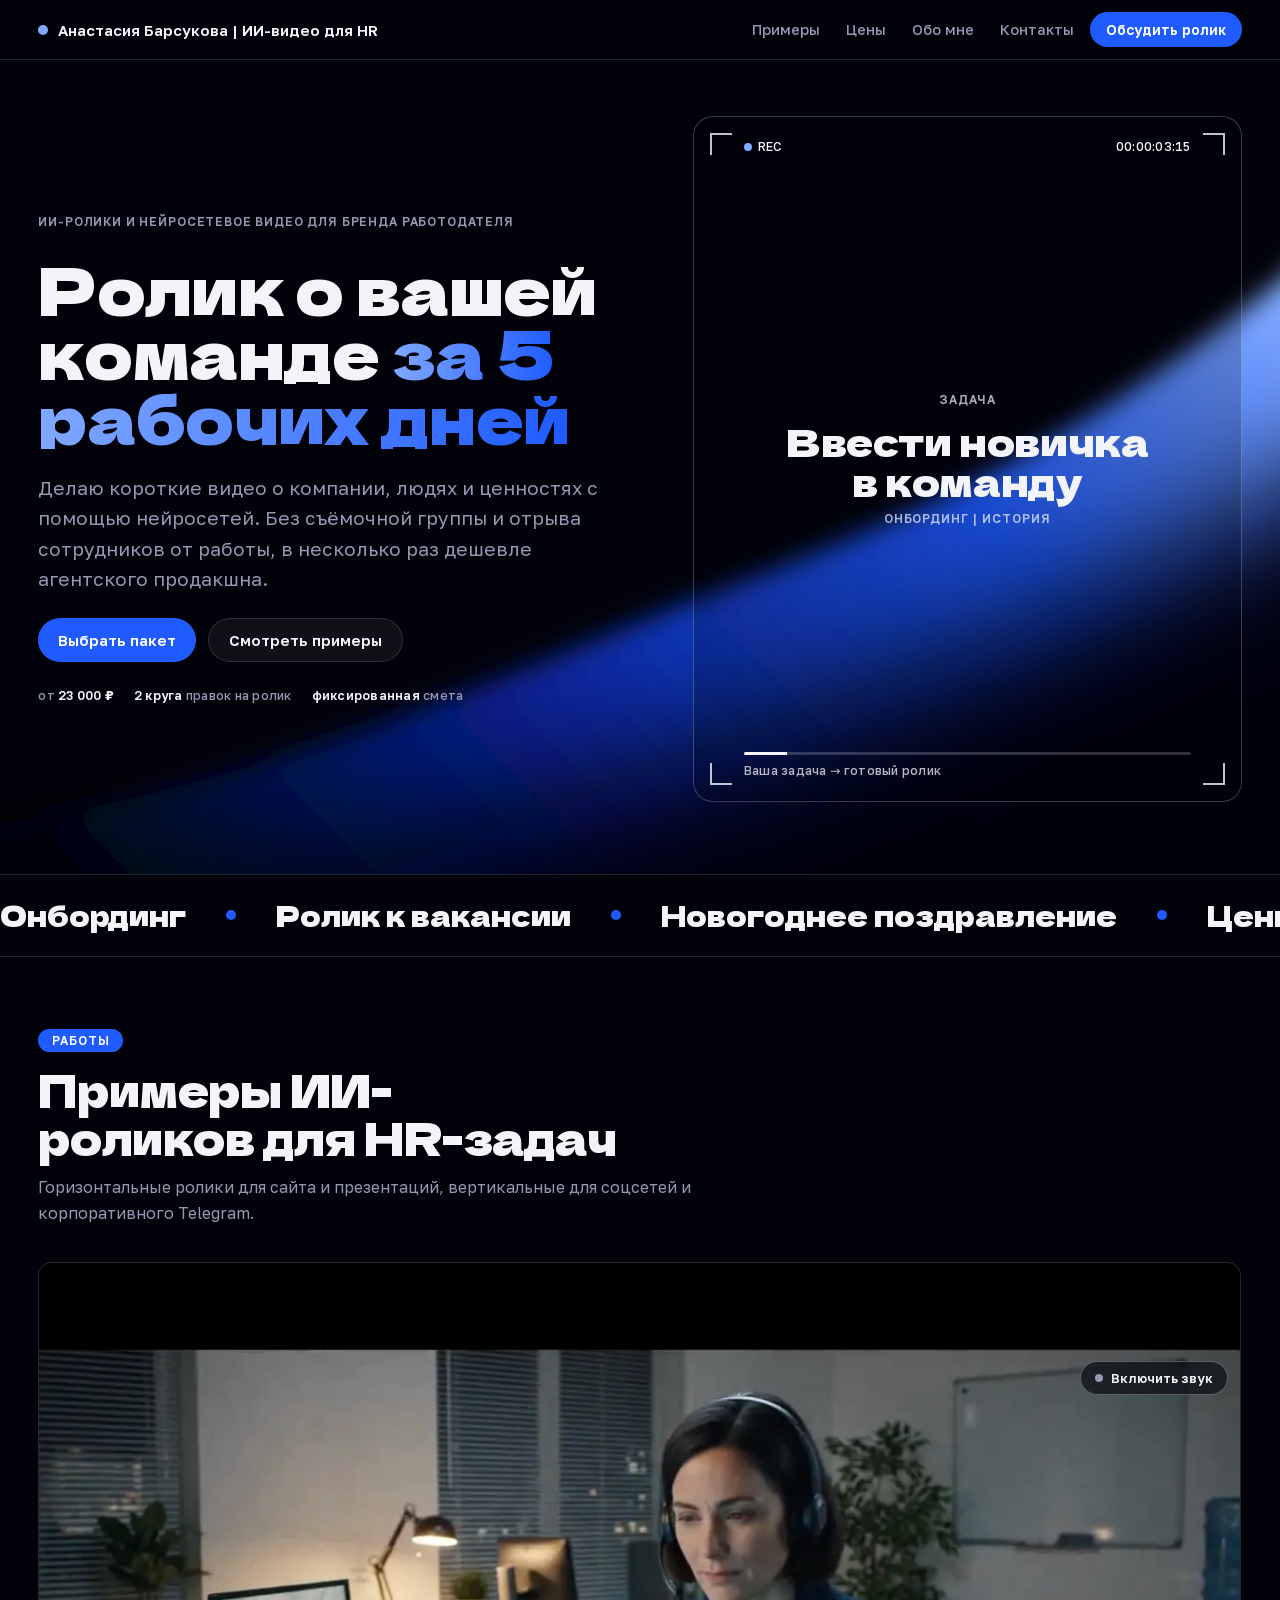
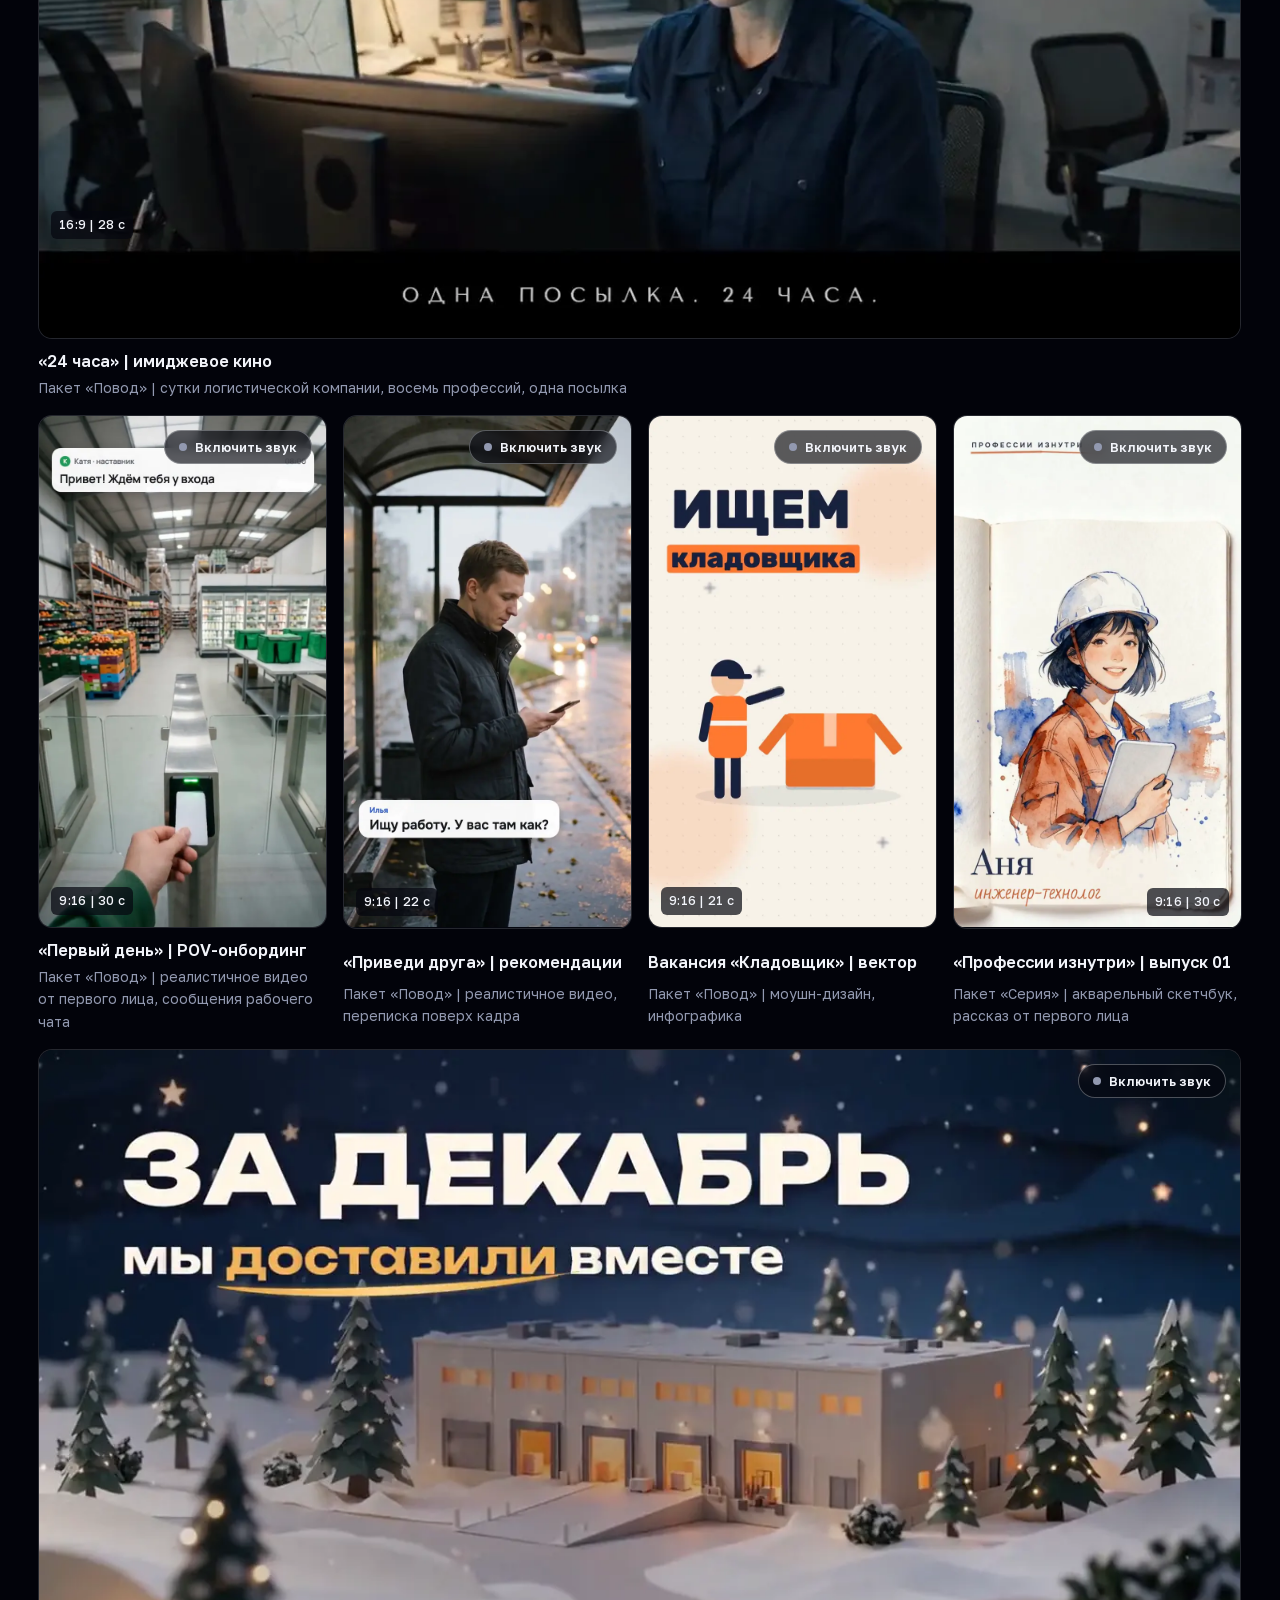
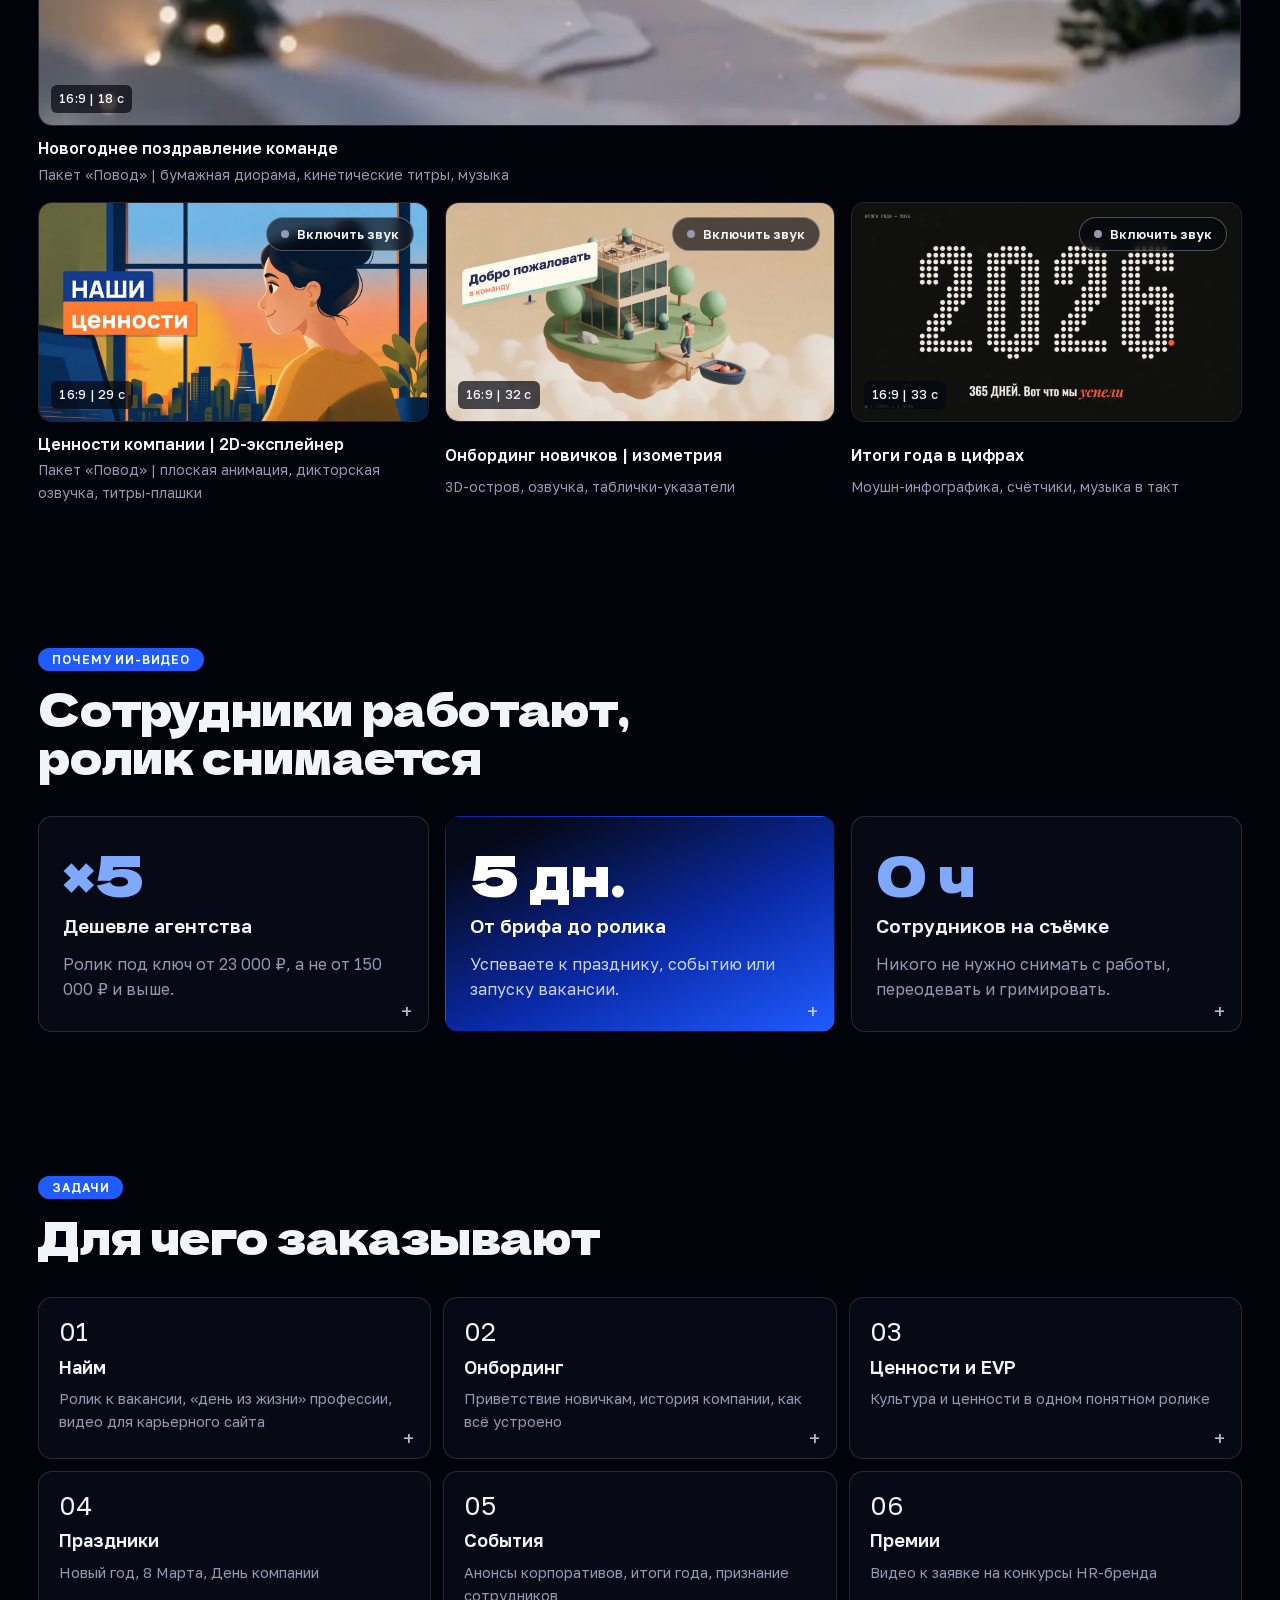
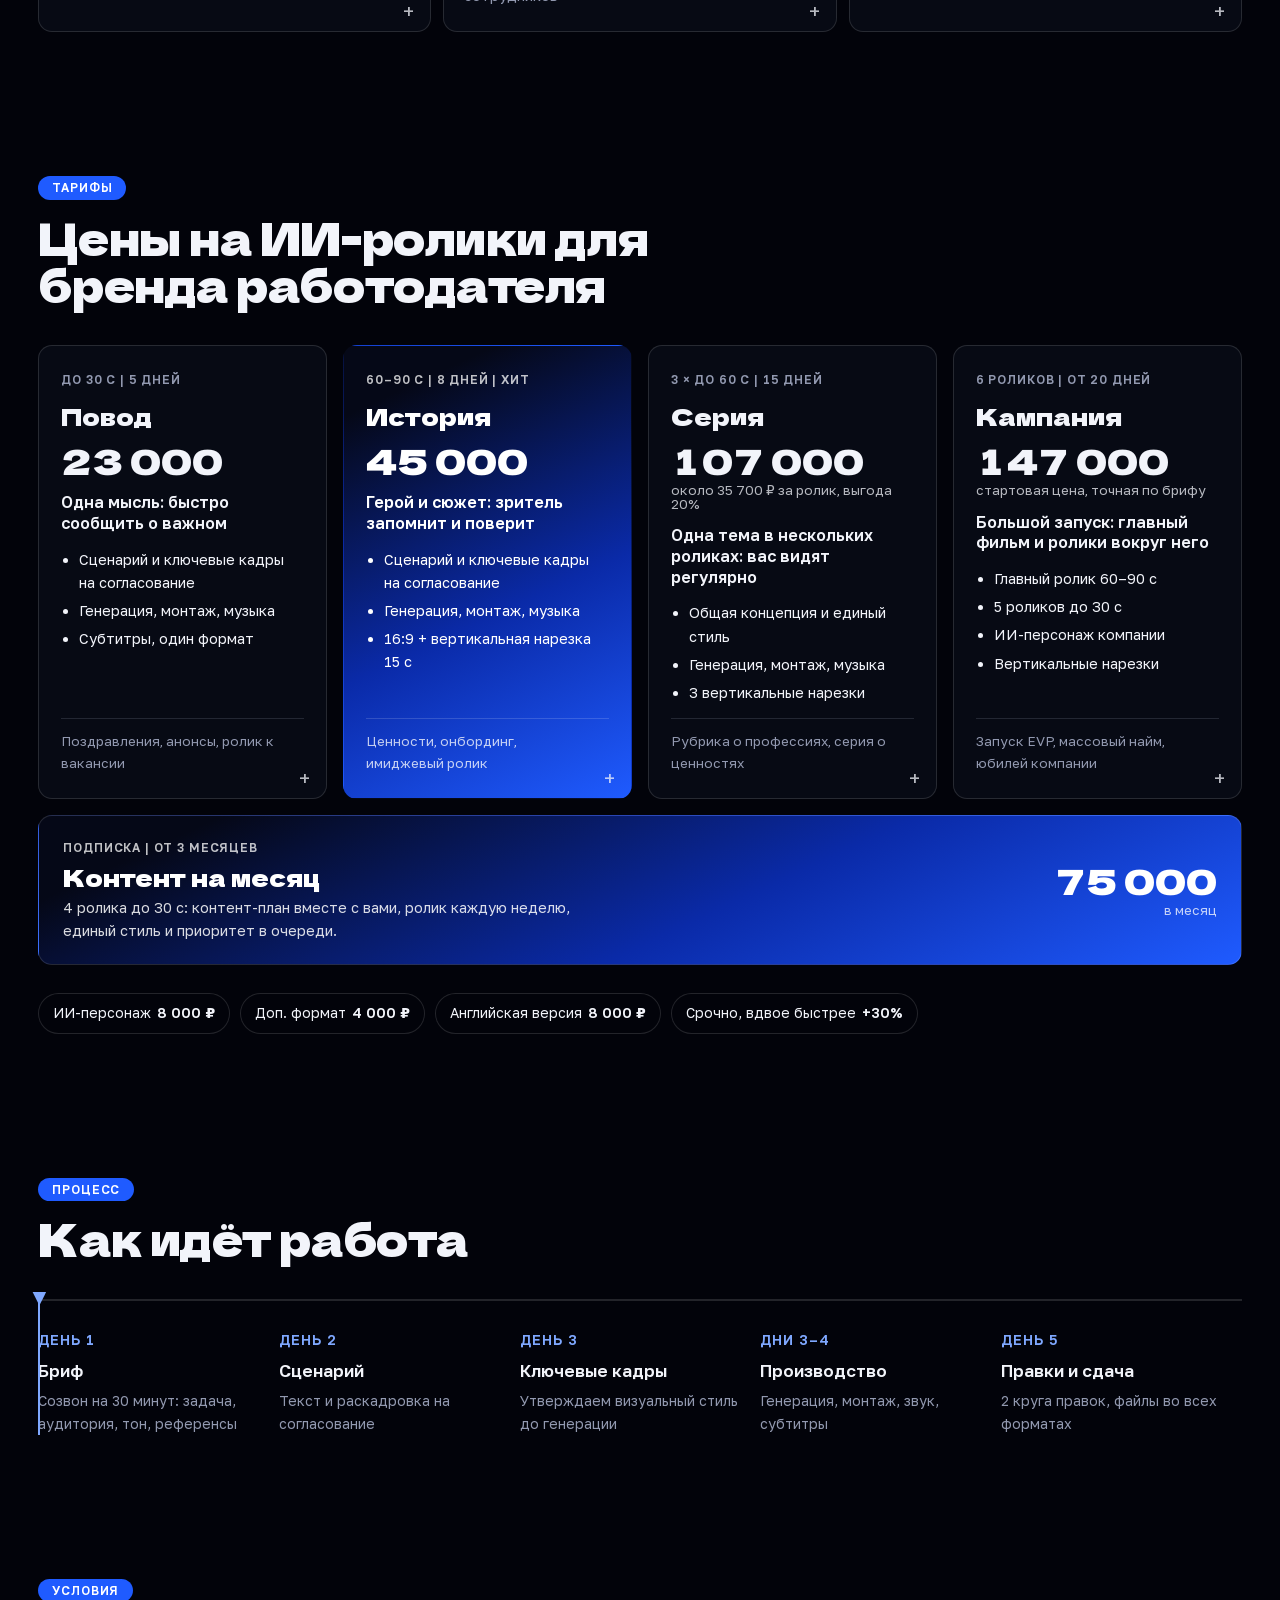
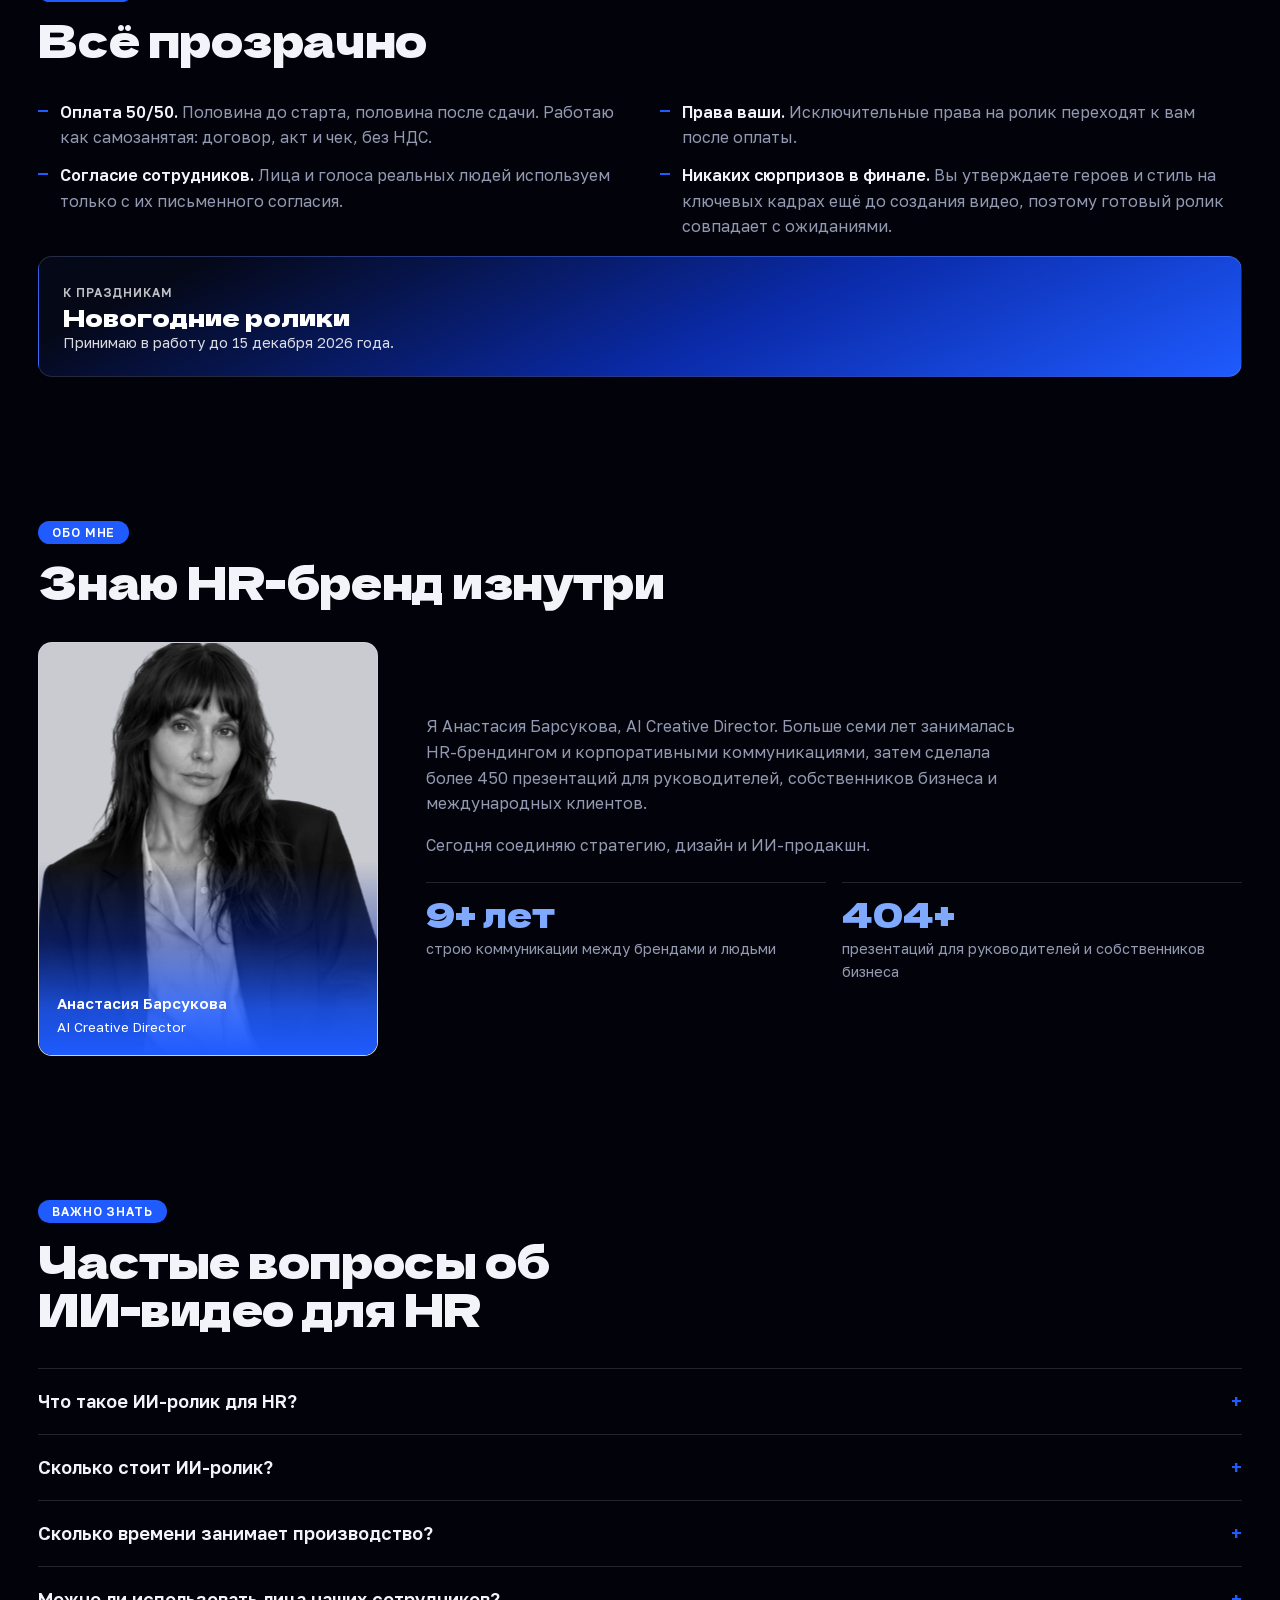
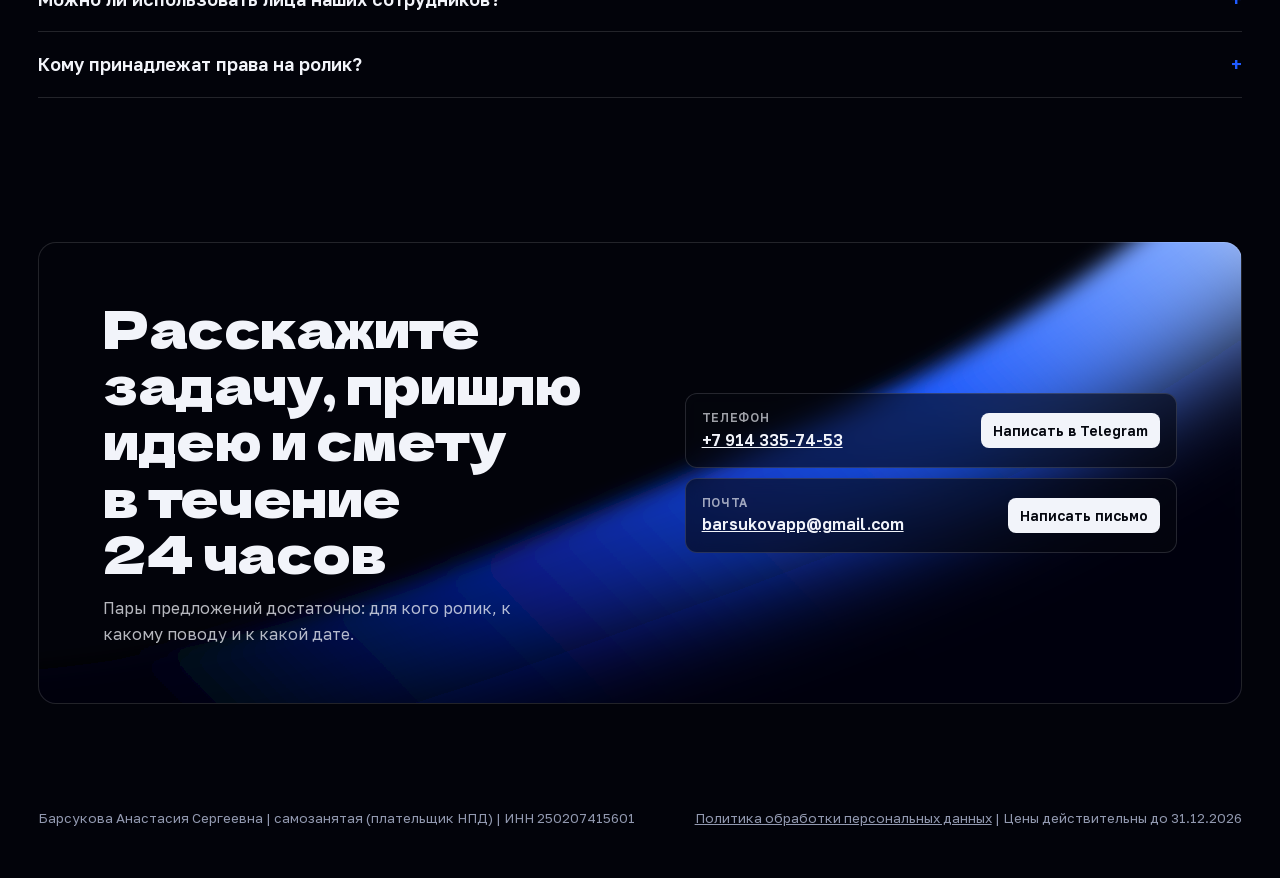
==== commit 90ae89fd: "Contacts: uniform stacked cards on phones Co-Authored-By: Claude Opus 5.5 <noreply@anthropic.com>" ====
--- a/index.html
+++ b/index.html
@@ -402,7 +402,9 @@
   .packs{grid-template-columns:1fr}
   .price{font-size:38px}
   .about-stats{grid-template-columns:1fr}
-  .cards div{flex-wrap:wrap}
+  .cards div{flex-direction:column;align-items:stretch;gap:12px;padding:16px}
+  .cards .go{text-align:center;padding:13px 12px;font-size:14px}
+  .final{padding:36px 20px;border-radius:22px;gap:28px}
   nav .btn{display:none}
 }
 @media (prefers-reduced-motion:reduce){
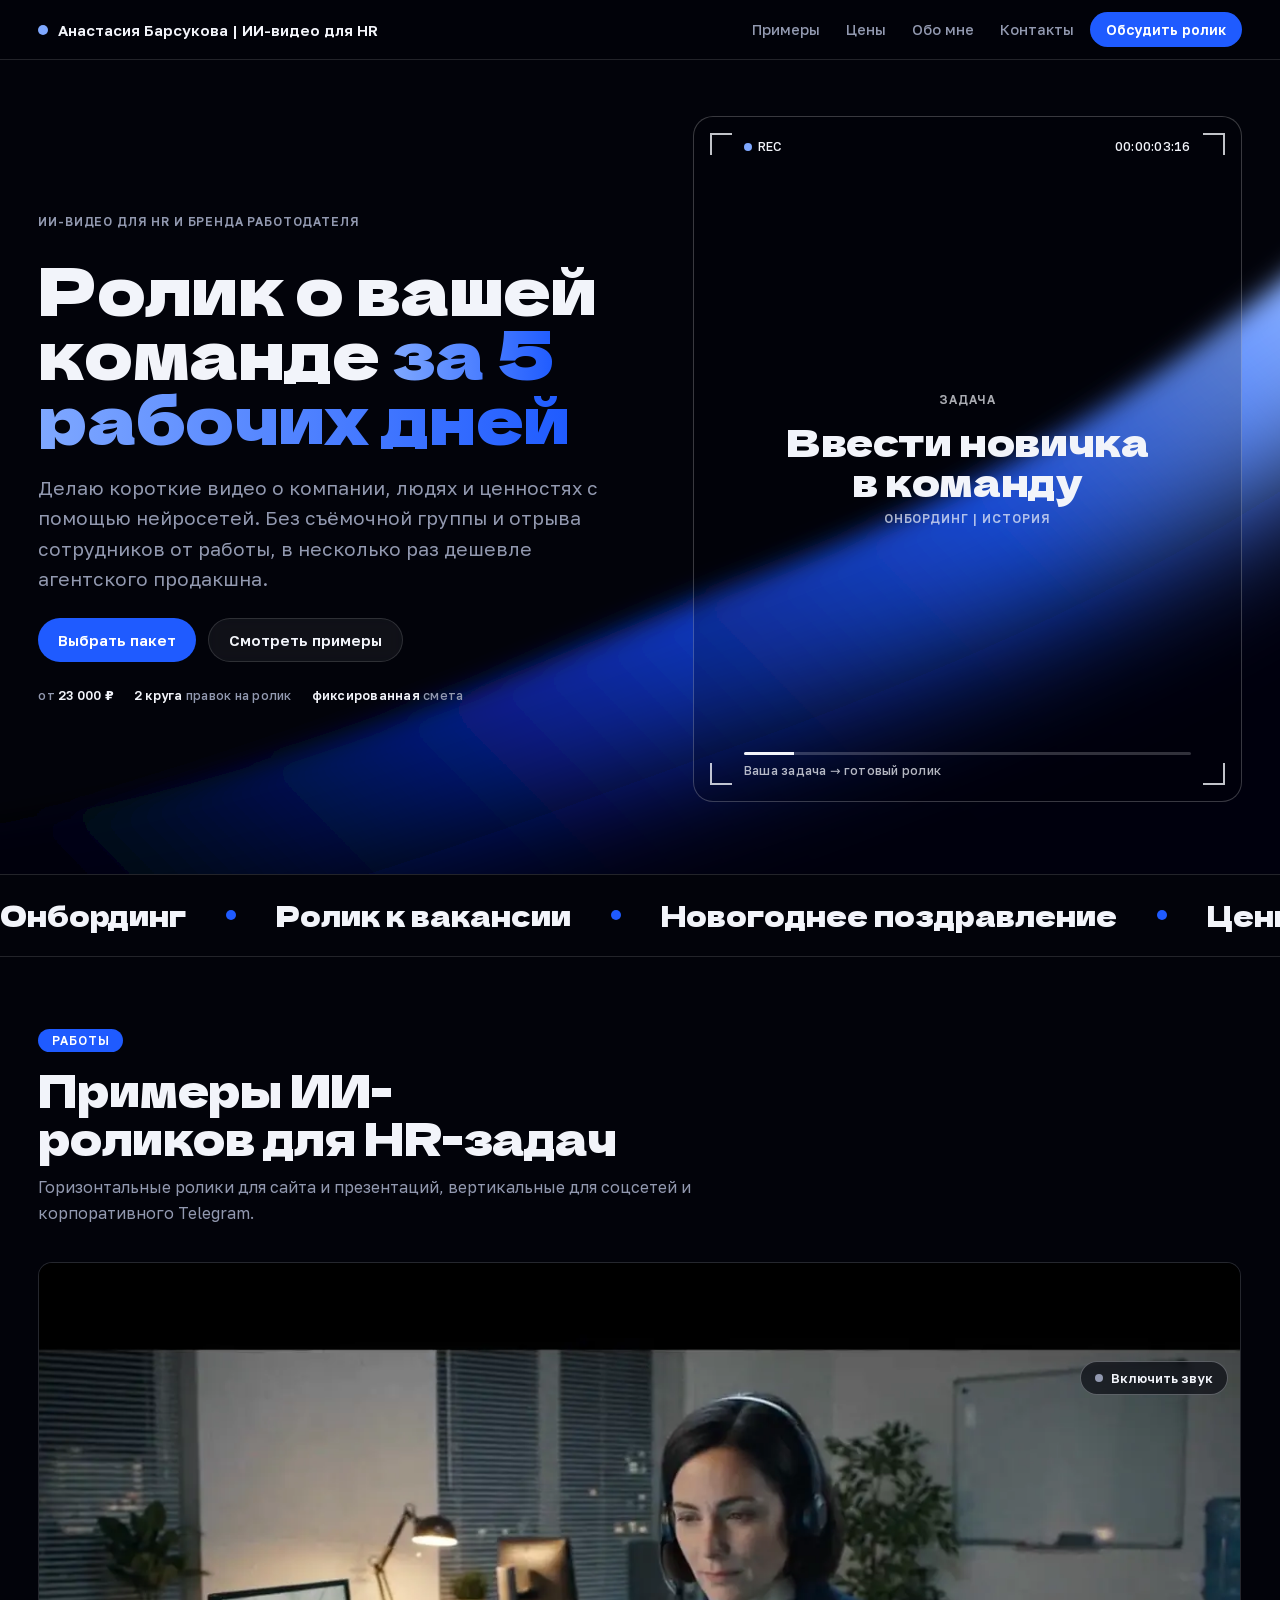
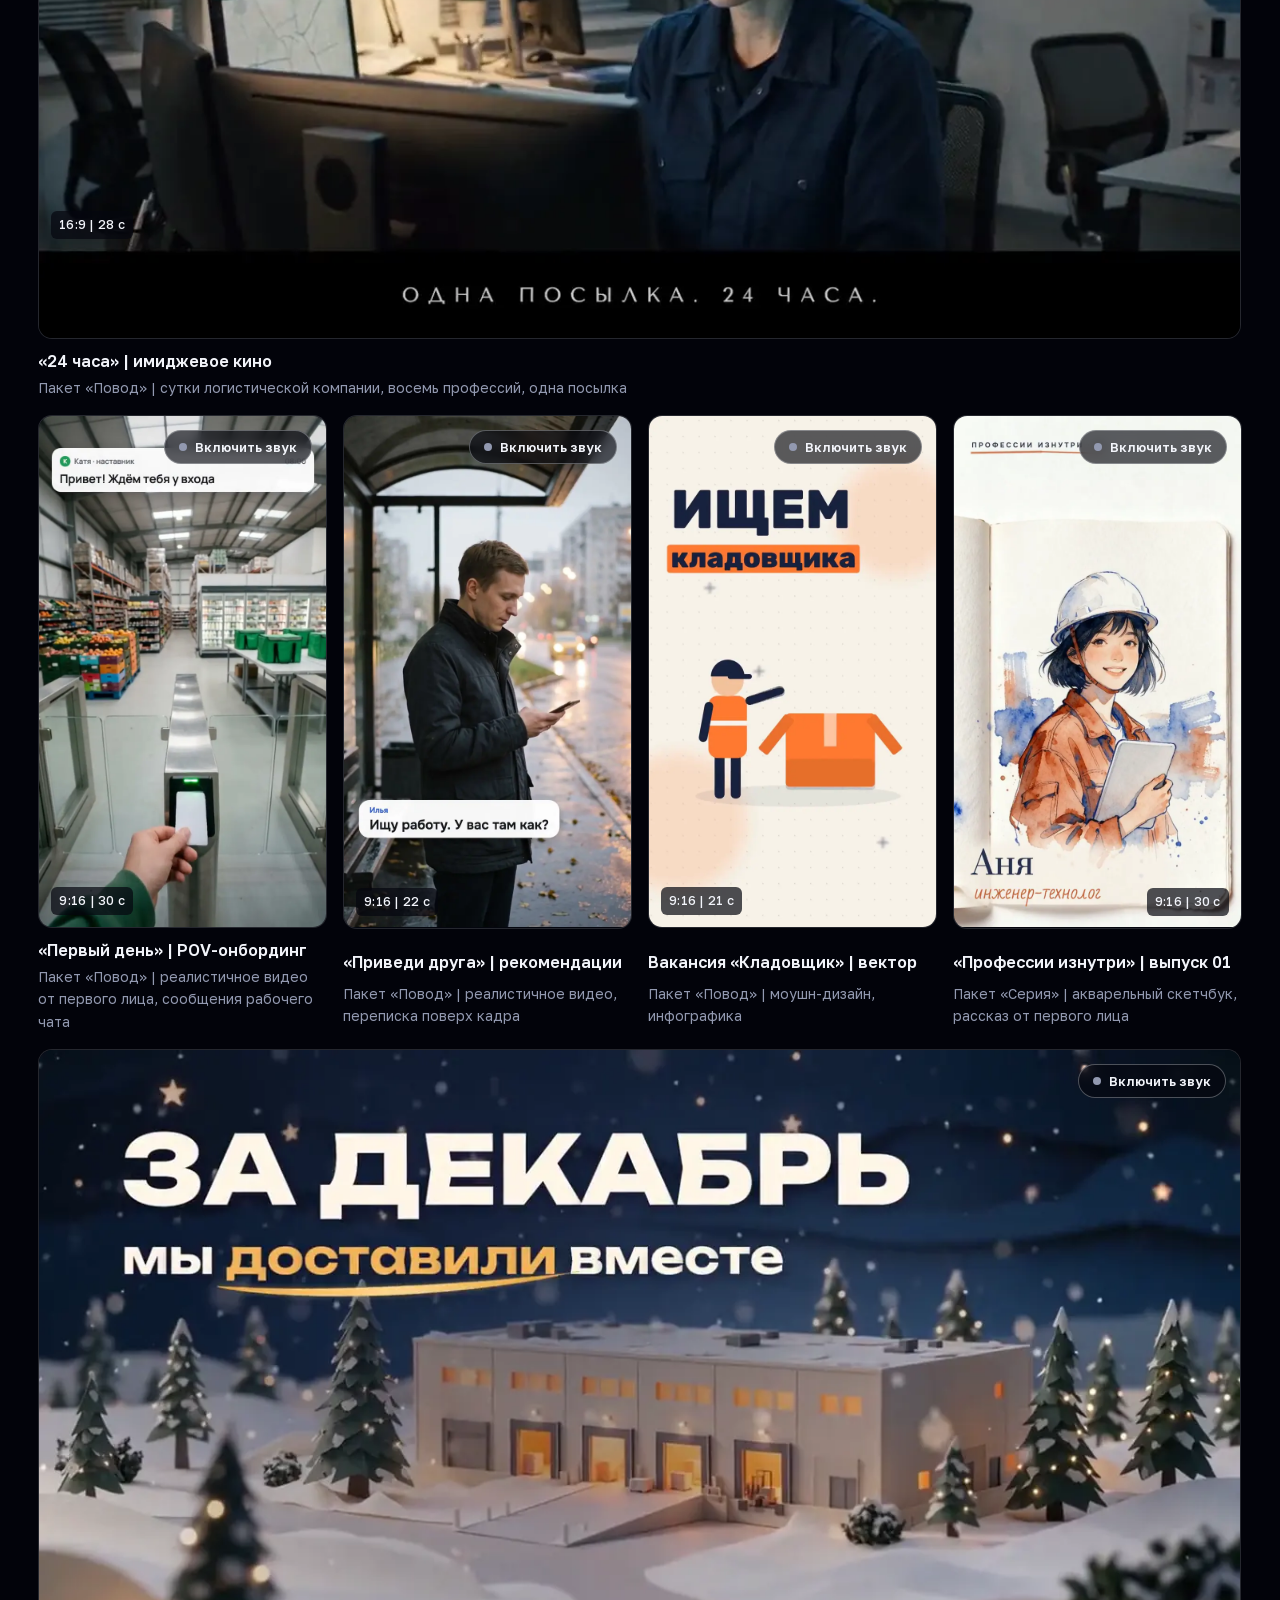
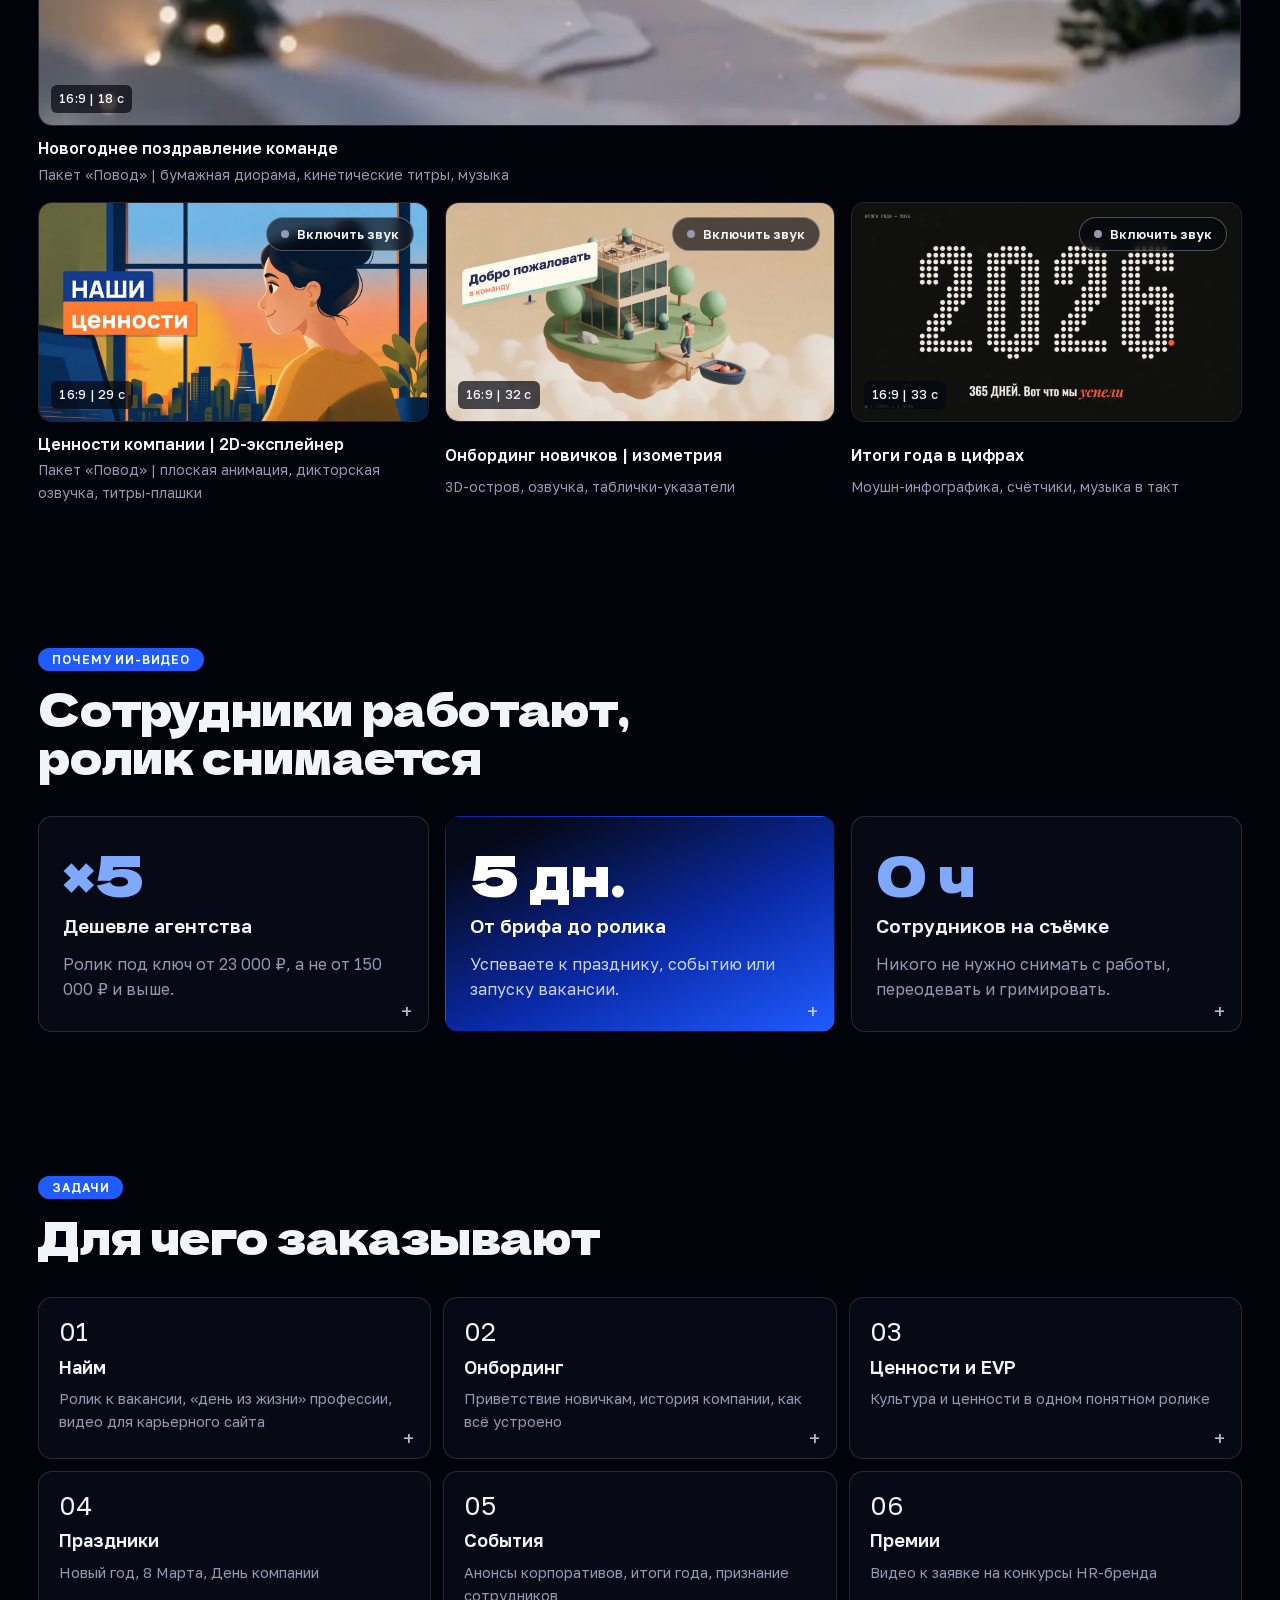
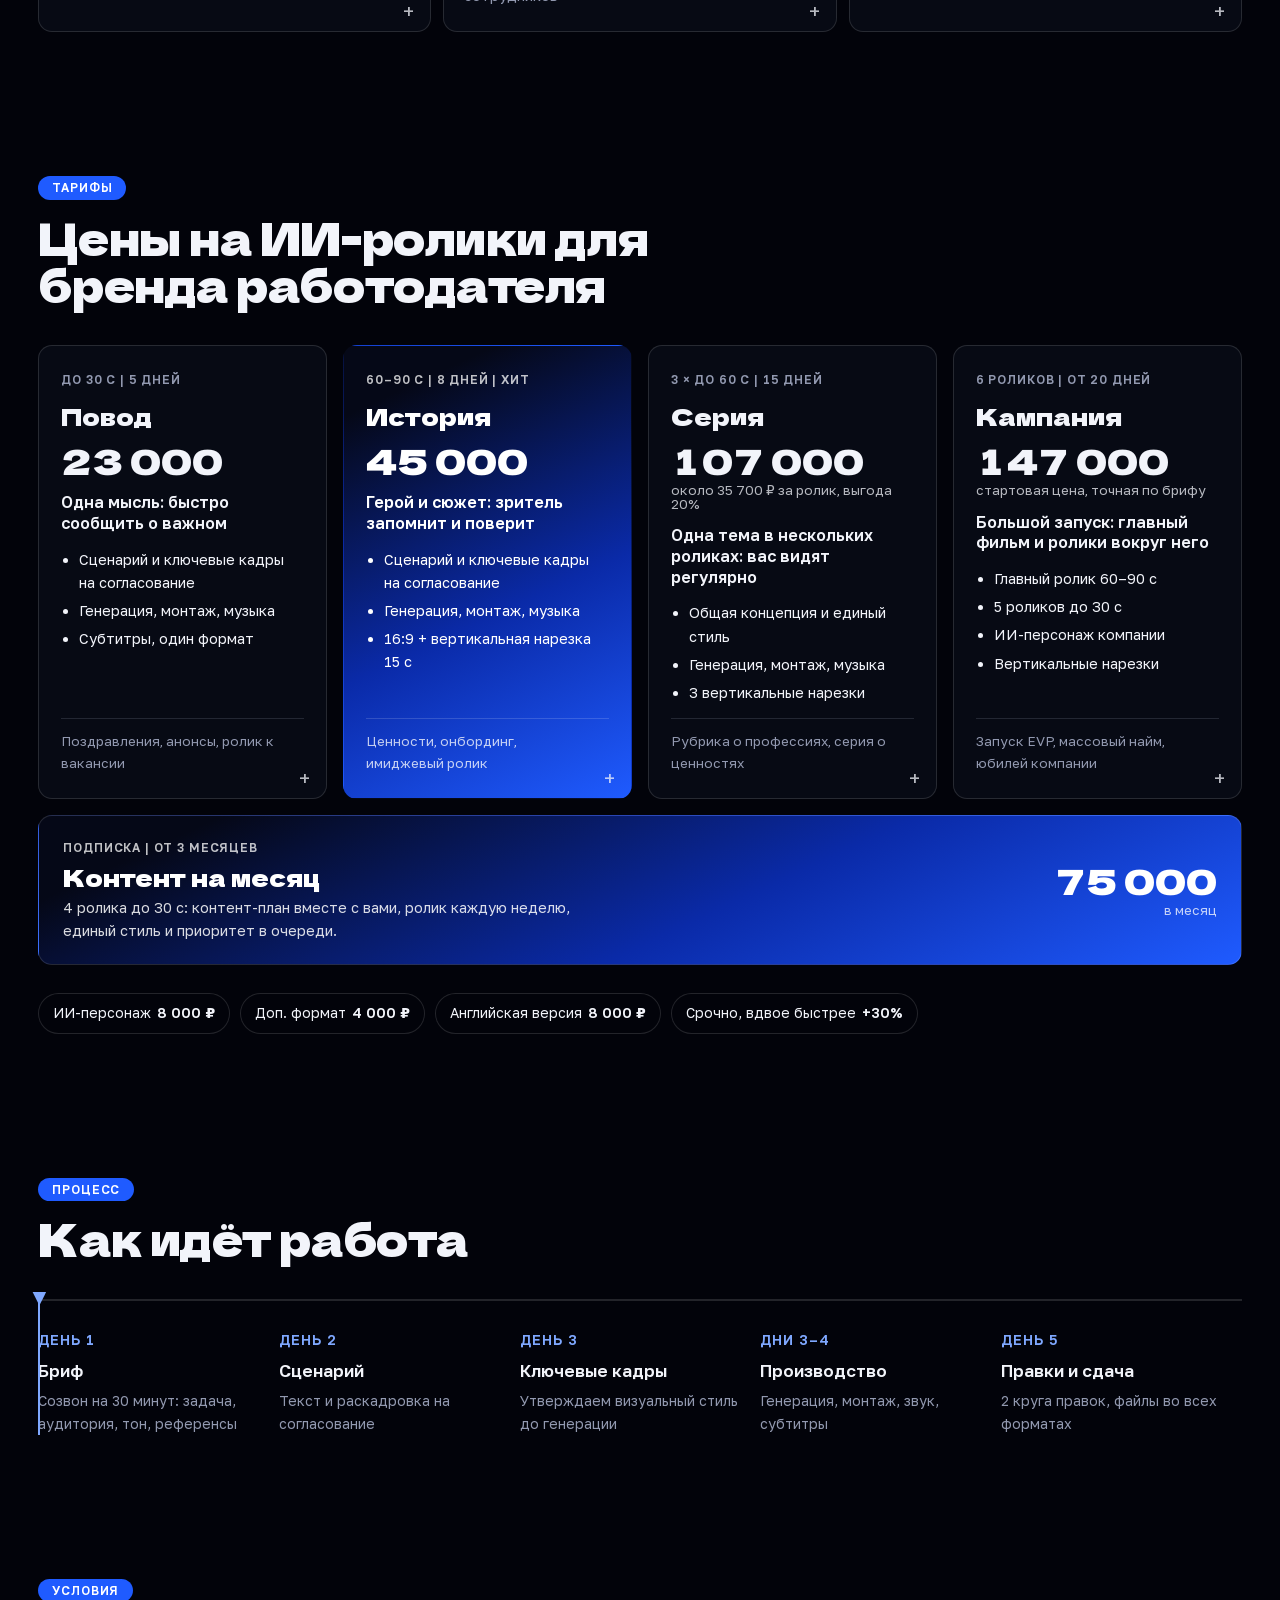
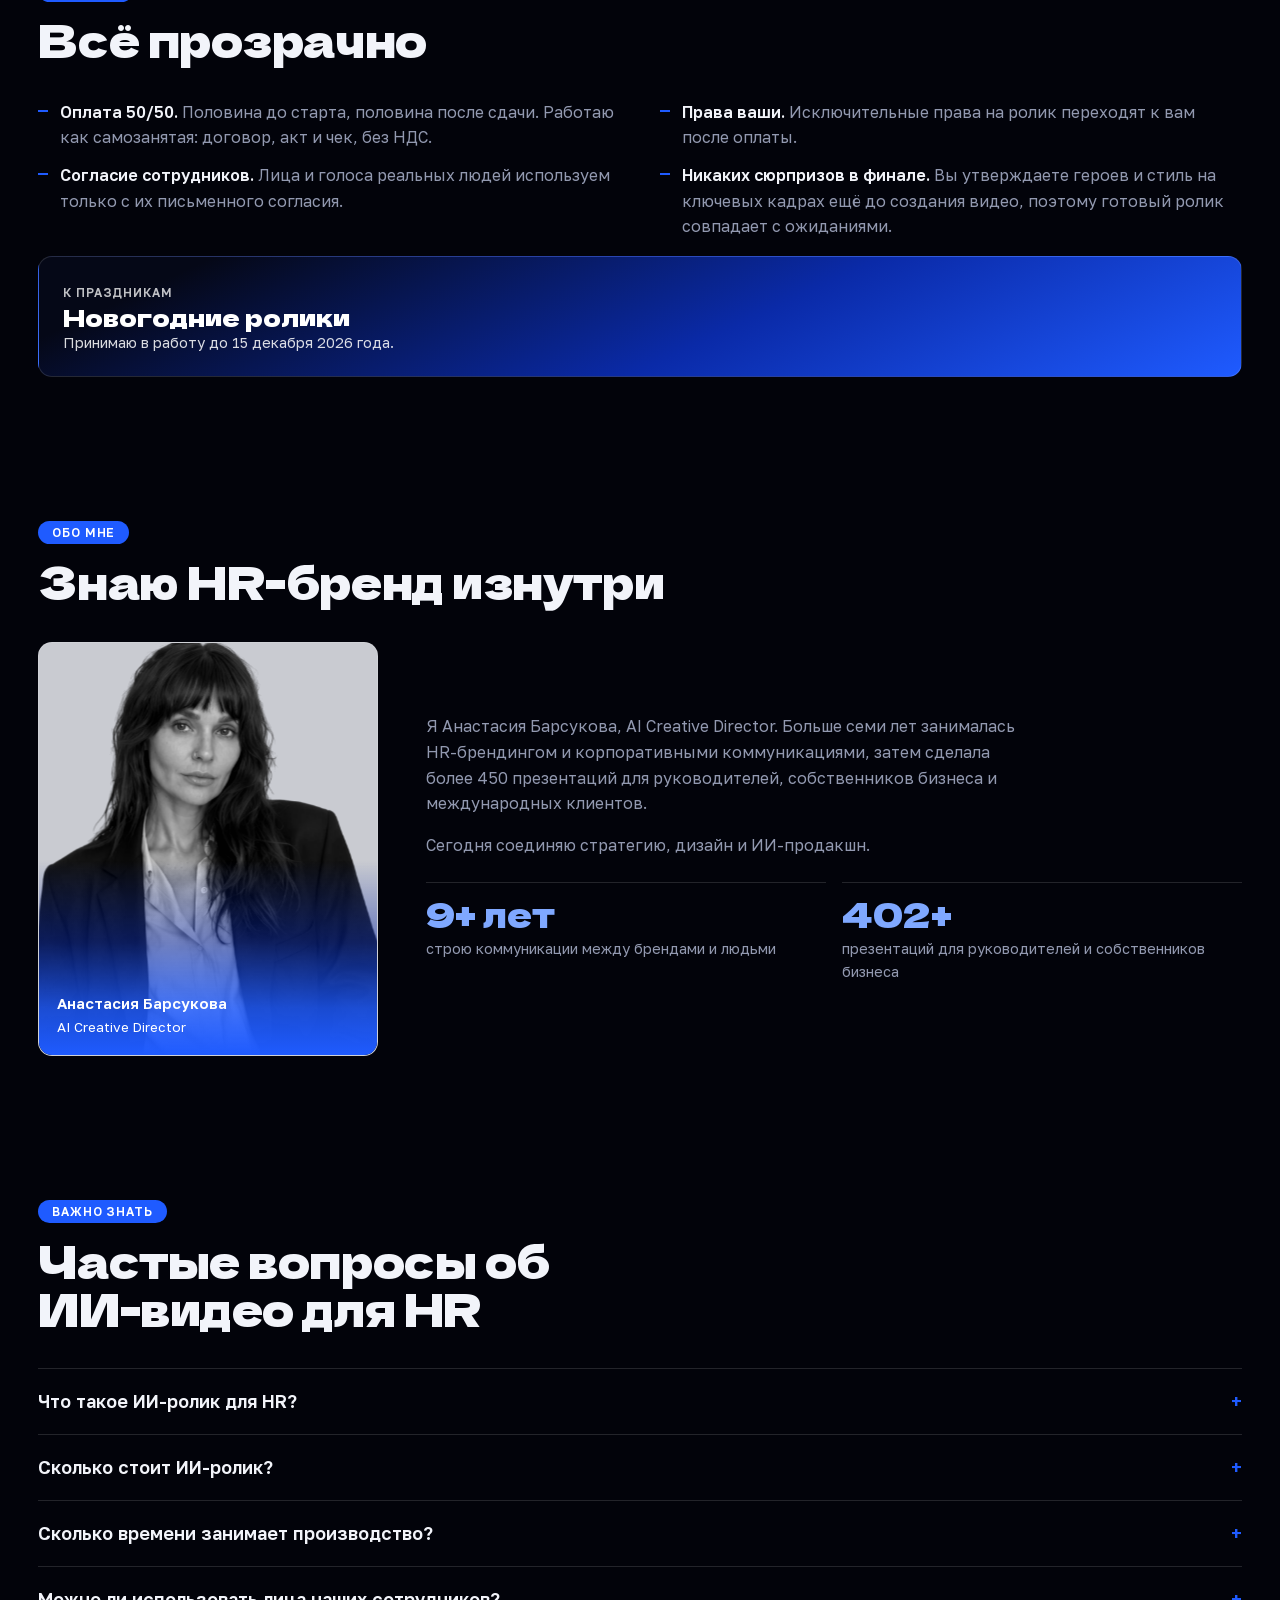
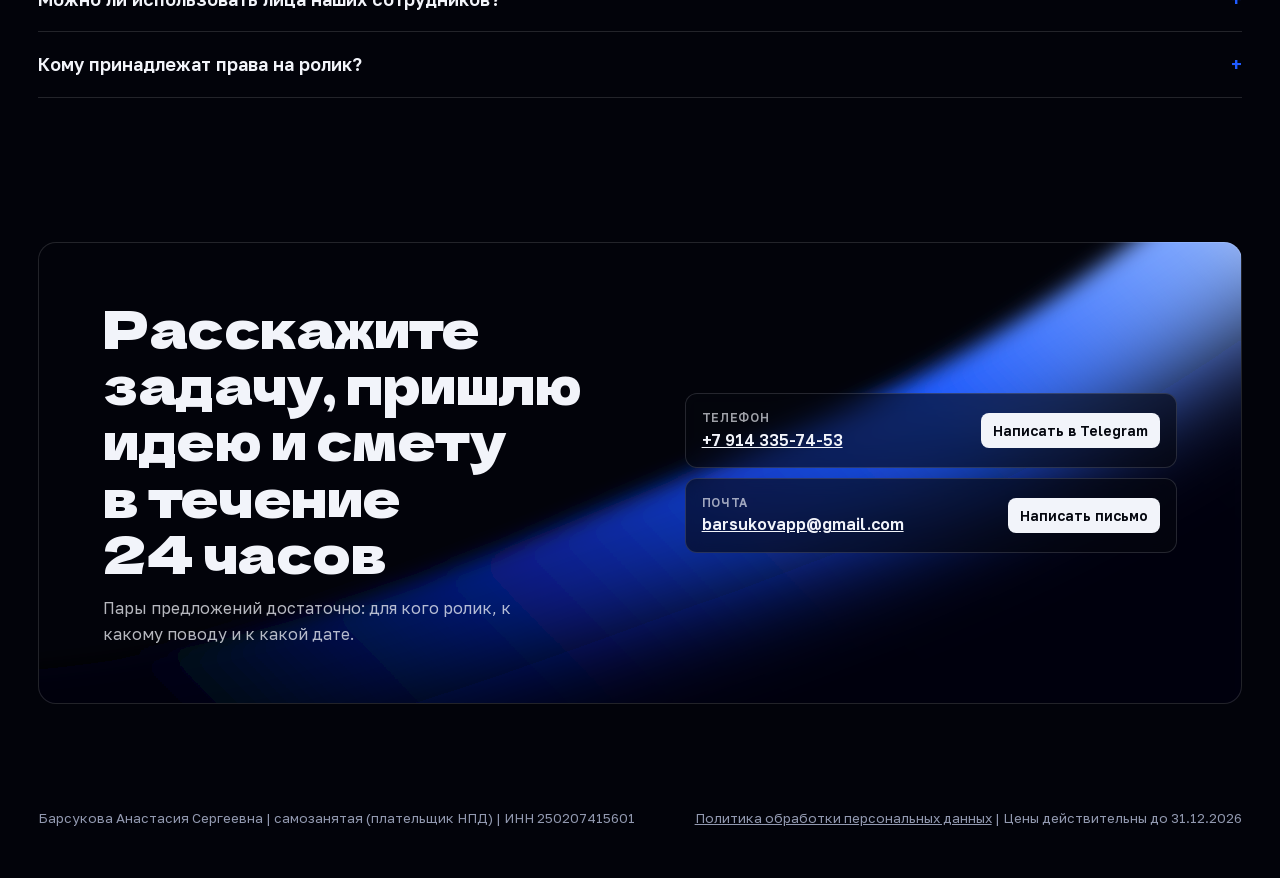
==== commit 0f9dd1ee: "Hero eyebrow: drop tautology Co-Authored-By: Claude Opus 5.5 <noreply@anthropic.com>" ====
--- a/index.html
+++ b/index.html
@@ -426,7 +426,7 @@
 <header class="hero">
   <div class="in">
     <div class="hero-text">
-      <p class="tc">ИИ-ролики и нейросетевое видео для бренда работодателя</p>
+      <p class="tc">ИИ-видео для HR и бренда работодателя</p>
       <h1><span class="line"><span>Ролик о&nbsp;вашей</span></span><span class="line"><span>команде <em>за&nbsp;5</em></span></span><span class="line"><span><em>рабочих дней</em></span></span></h1>
       <p class="lead">Делаю короткие видео о компании, людях и ценностях с помощью нейросетей. Без съёмочной группы и отрыва сотрудников от работы, в несколько раз дешевле агентского продакшна.</p>
       <div class="cta-row">
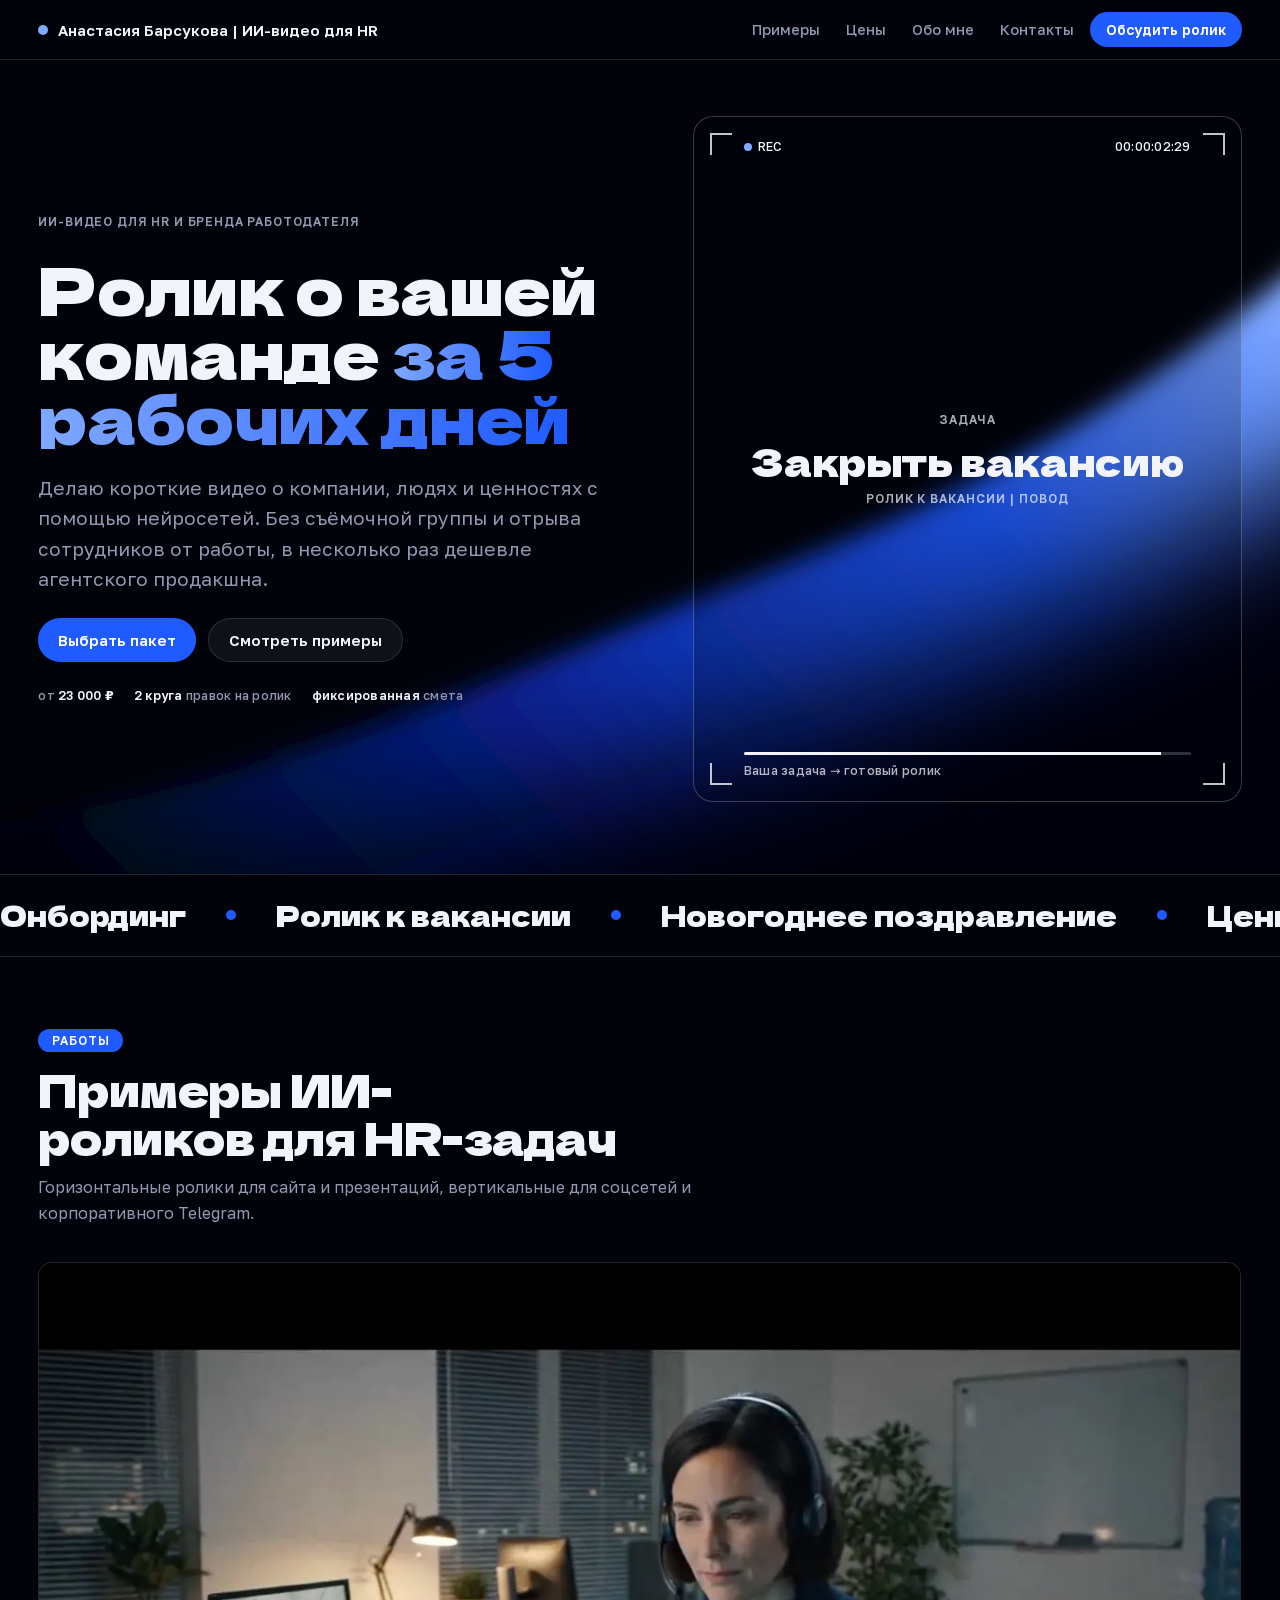
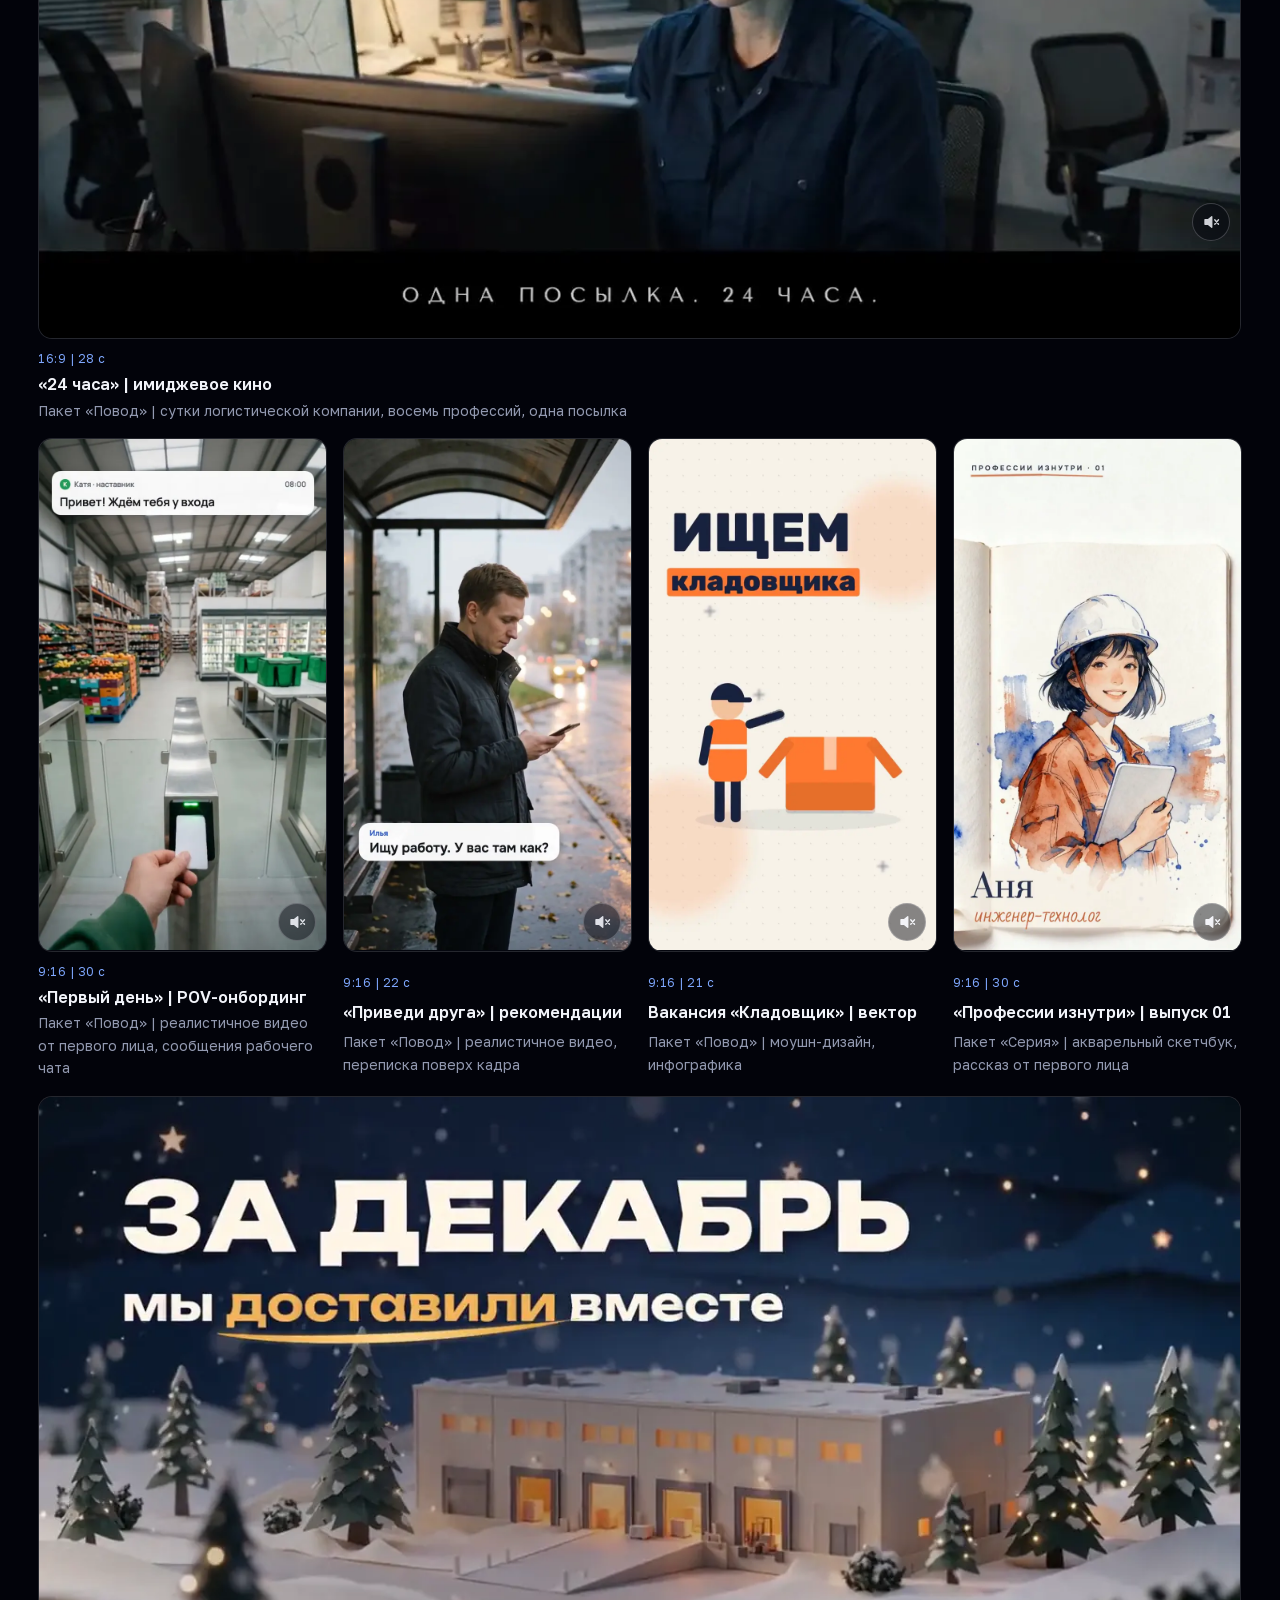
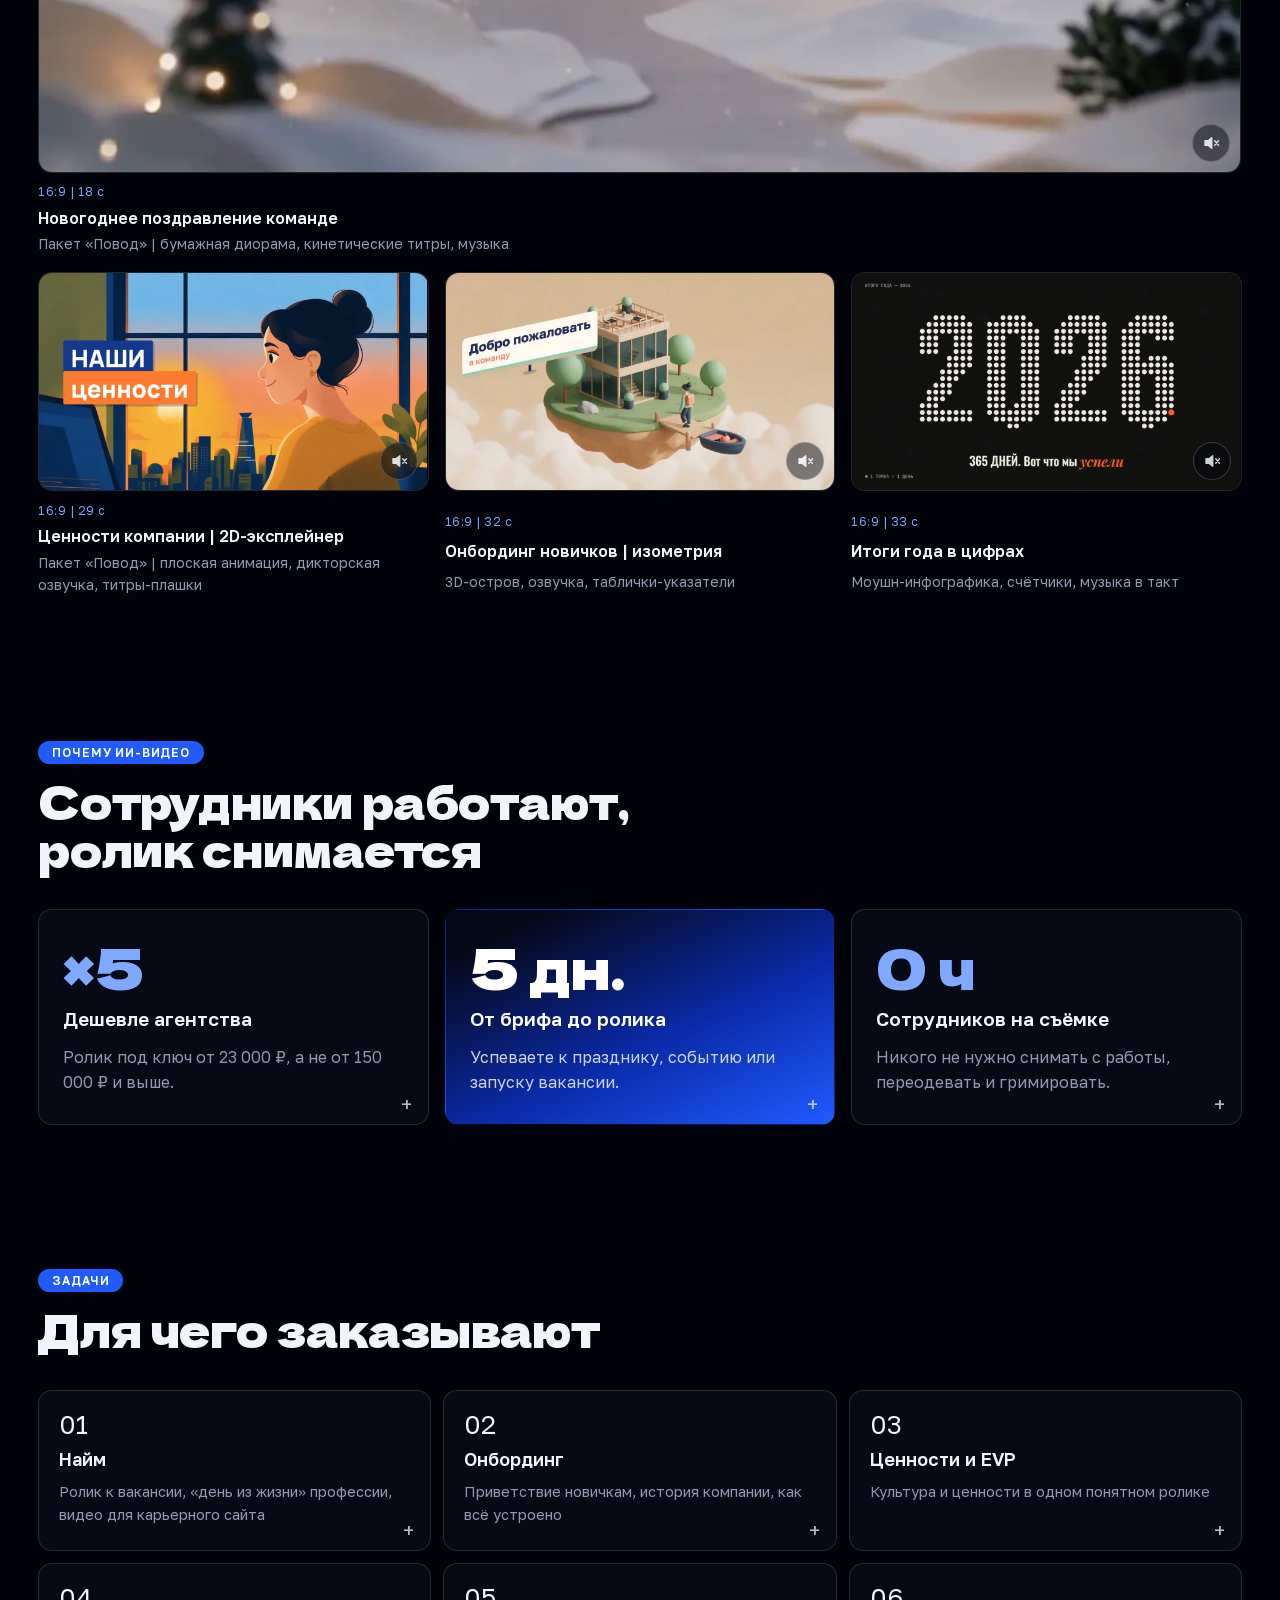
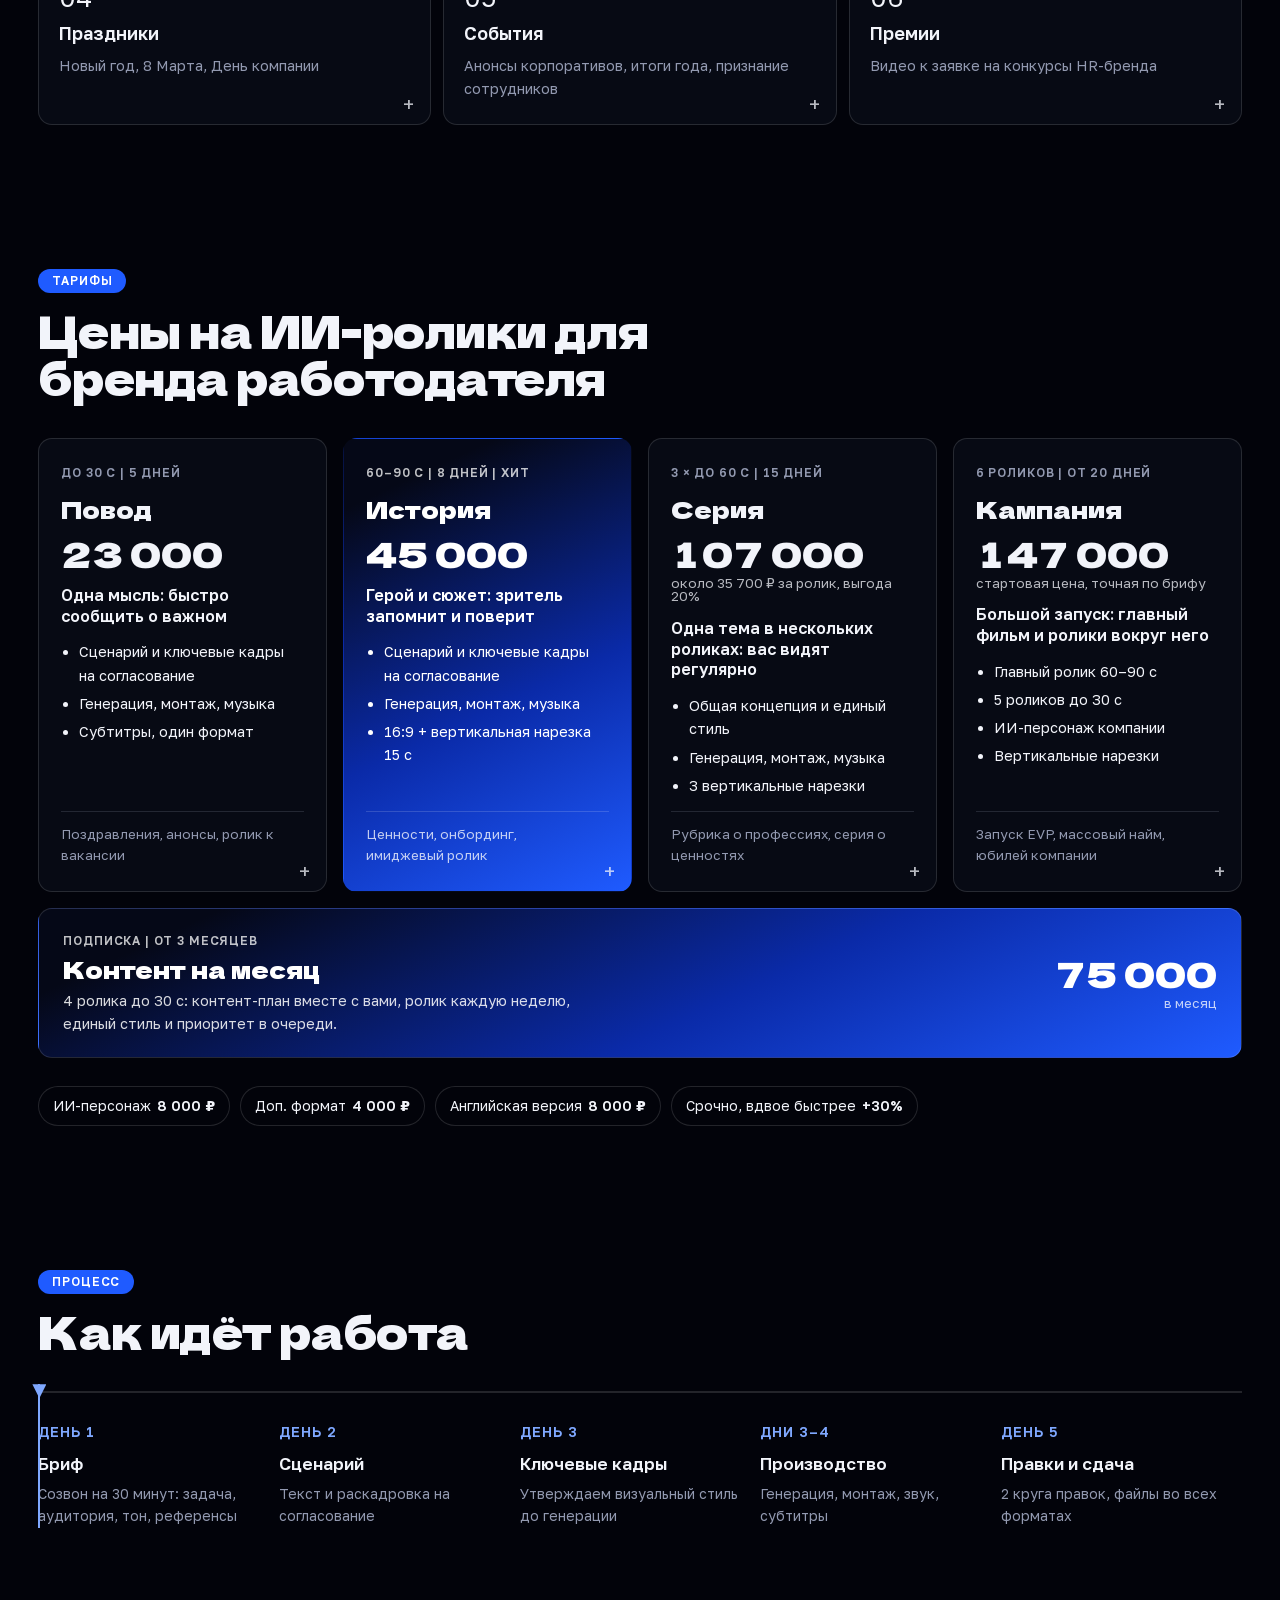
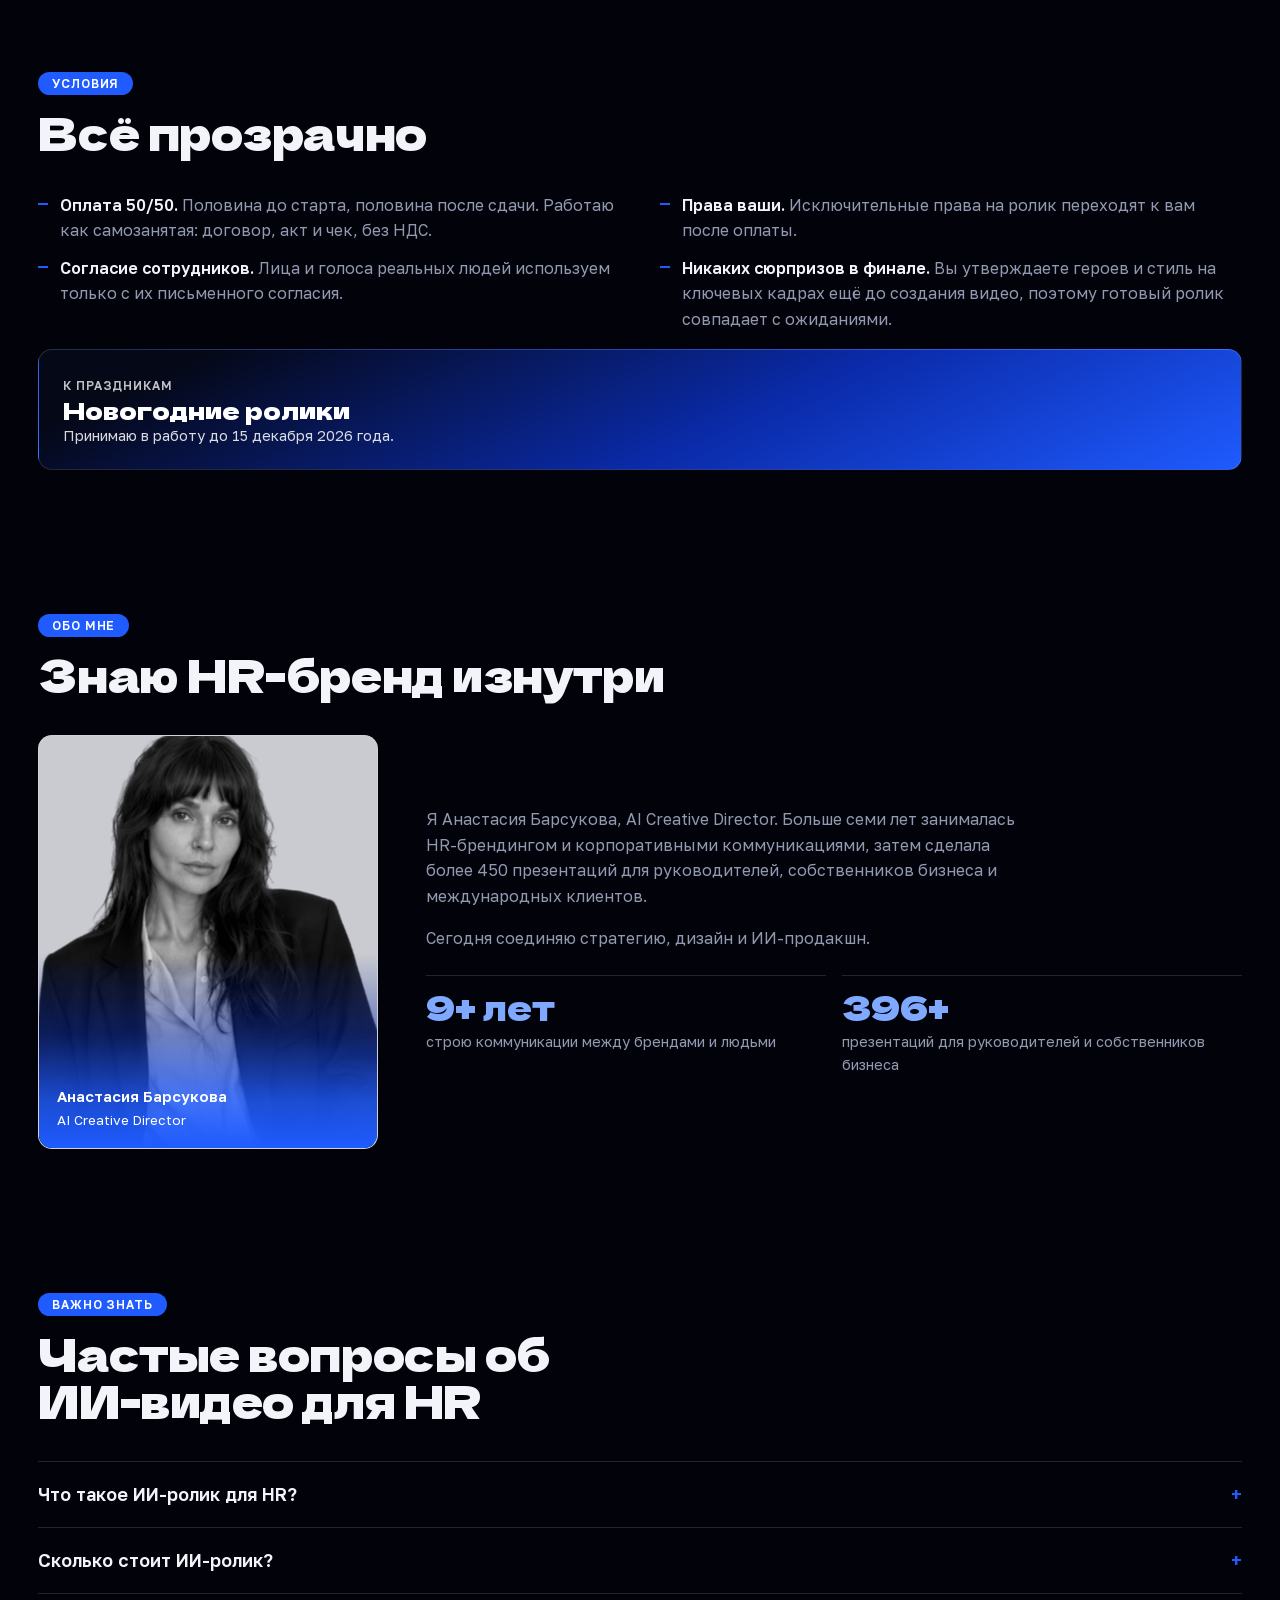
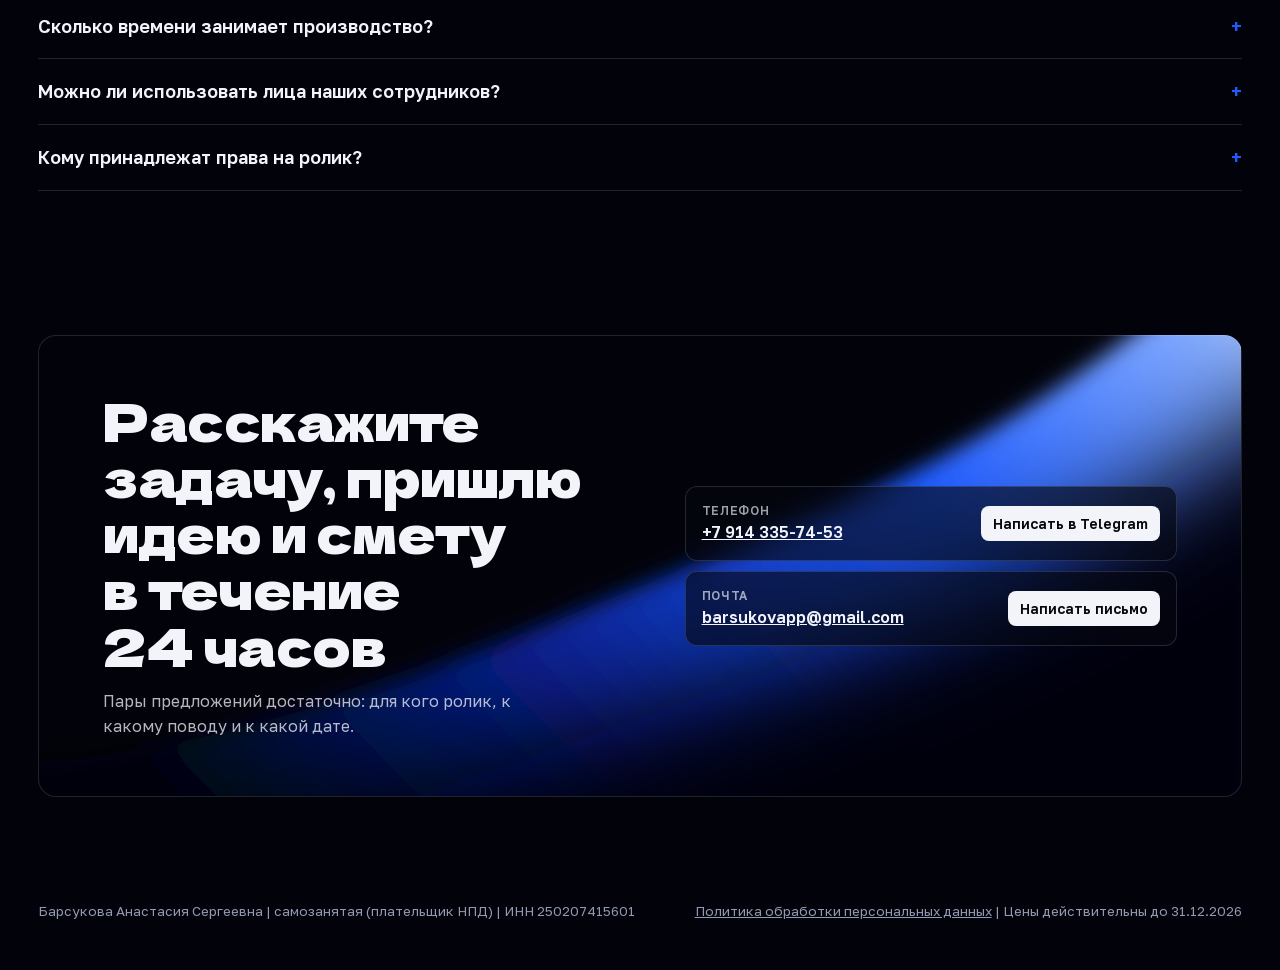
==== commit ae9c3149: "Videos: corner sound icon, format in caption, loading spinner, mute on replay; timeline spacing on p" ====
--- a/index.html
+++ b/index.html
@@ -208,10 +208,16 @@
 .slot.tall.q{grid-column:span 3}
 .slot.feature{grid-column:1/-1}
 .slot.feature .screen{aspect-ratio:16/9}
-.sound{position:absolute;top:14px;right:14px;z-index:2;display:inline-flex;align-items:center;gap:8px;font:600 13px var(--body);padding:8px 14px;border-radius:999px;border:1px solid color-mix(in srgb,var(--on-frame) 30%,transparent);background:color-mix(in srgb,var(--frame) 65%,transparent);color:var(--on-frame);cursor:pointer;backdrop-filter:blur(6px)}
-.sound:hover{background:color-mix(in srgb,var(--frame) 85%,transparent)}
-.sound i{width:8px;height:8px;border-radius:50%;background:var(--muted)}
-.sound[aria-pressed="true"] i{background:var(--rec)}
+.sound{position:absolute;right:10px;bottom:10px;z-index:2;width:38px;height:38px;display:grid;place-items:center;padding:0;border-radius:50%;border:1px solid color-mix(in srgb,var(--on-frame) 25%,transparent);background:color-mix(in srgb,var(--frame) 55%,transparent);color:var(--on-frame);cursor:pointer;backdrop-filter:blur(6px);-webkit-backdrop-filter:blur(6px);opacity:.85;transition:opacity .2s,background .2s}
+.sound:hover{opacity:1;background:color-mix(in srgb,var(--frame) 80%,transparent)}
+.sound svg{width:18px;height:18px;fill:currentColor;stroke:currentColor;stroke-width:1.8;stroke-linecap:round;stroke-linejoin:round}
+.sound .i-on,.sound[aria-pressed="true"] .i-off{display:none}
+.sound[aria-pressed="true"] .i-on{display:block}
+.sound[aria-pressed="true"]{background:var(--accent);border-color:var(--accent);opacity:1}
+.spin{position:absolute;left:50%;top:50%;width:46px;height:46px;margin:-23px 0 0 -23px;border-radius:50%;border:4px solid rgba(255,255,255,.22);border-top-color:#fff;background:rgba(2,3,10,.55);box-shadow:0 0 0 6px rgba(2,3,10,.35);z-index:1;opacity:0;pointer-events:none;transition:opacity .25s;animation:spin .9s linear infinite}
+.screen.loading .spin{opacity:1}
+@keyframes spin{to{transform:rotate(360deg)}}
+.slot figcaption .fmt{font-family:var(--mono);font-size:12px;letter-spacing:.04em;color:var(--rec);margin-bottom:2px}
 .slot.tall .screen{aspect-ratio:9/16}
 .slot .screen{position:relative;aspect-ratio:16/9;max-width:100%;border-radius:14px;overflow:hidden;background:var(--frame);color:var(--on-frame)}
 .slot.wide .screen{aspect-ratio:auto;height:100%;min-height:220px}
@@ -226,8 +232,6 @@
 @property --y{syntax:"<percentage>";inherits:false;initial-value:40%}
 .scan{position:absolute;left:0;right:0;height:40%;background:linear-gradient(to bottom,transparent,color-mix(in srgb,var(--on-frame) 14%,transparent),transparent);animation:scan 3.2s linear infinite}
 @keyframes scan{from{top:-40%}to{top:100%}}
-.slot .badge{position:absolute;left:12px;bottom:12px;right:12px;display:flex;justify-content:space-between;align-items:center;gap:8px;font-family:var(--mono);font-size:11.5px;letter-spacing:.06em}
-.slot .badge span:first-child{background:color-mix(in srgb,var(--frame) 70%,transparent);padding:4px 8px;border-radius:6px}
 .slot figcaption{display:grid;gap:2px}
 .slot figcaption b{font-weight:600}
 .slot figcaption span{font-size:14px;color:var(--muted)}
@@ -322,7 +326,7 @@
 /* Тема: чёрный фон, синяя световая волна, карточки с тонкой рамкой */
 .tc{font-size:12px;letter-spacing:.07em;font-weight:600}
 .sec-head .tc{justify-self:start;padding:5px 14px 4px;border-radius:999px;background:var(--accent);color:var(--on-accent);line-height:1.2}
-.facts,.vf-ui,.slot .badge{font-size:12.5px;letter-spacing:.02em;font-weight:500}
+.facts,.vf-ui{font-size:12.5px;letter-spacing:.02em;font-weight:500}
 .extras b{font-size:14px;font-weight:600}
 .hero{position:relative;overflow:hidden;background:url(media/wave.svg) center bottom/cover no-repeat}
 .hero .in{position:relative}
@@ -361,8 +365,7 @@
 .nav-links a:hover{color:var(--fg)}
 section,header{scroll-margin-top:72px}
 .slot .screen{border:1px solid var(--line)}
-.slot.scope .sound{top:calc(12.8% + 12px);right:12px}
-.slot.scope .badge{bottom:calc(12.8% + 12px)}
+.slot.scope .sound{bottom:calc(12.8% + 10px);right:10px}
 .sub{margin-top:16px;padding:22px 24px;border:1px solid var(--line);border-radius:14px;background:var(--glow);display:flex;justify-content:space-between;align-items:center;gap:24px;color:var(--on-accent)}
 .sub>div:first-child{display:grid;gap:6px;min-width:0}
 .sub.ny{position:relative;overflow:hidden}
@@ -386,6 +389,8 @@
   .slot.wide .screen{aspect-ratio:16/9;height:auto;min-height:0}
   .why,.uses{grid-template-columns:1fr}
   .timeline{grid-template-columns:1fr;border-top:0;border-left:2px solid var(--fg);padding-top:0;padding-left:24px;gap:22px}
+  ol.timeline{padding-left:22px}
+  .timeline li{padding-right:0}
   .playhead{display:none}
   .terms{grid-template-columns:1fr}
   .about{grid-template-columns:1fr;gap:28px}
@@ -473,74 +478,65 @@
       <figure class="slot feature scope reveal">
         <div class="screen">
           <video src="media/24h.mp4?v=2" poster="media/24h.webp" muted loop playsinline preload="none" aria-label="Имиджевый ролик «24 часа»: одна посылка проходит через руки восьми сотрудников, а в финале — пустое место для нового коллеги"></video>
-          <button class="sound" type="button" aria-pressed="false"><i></i><span>Включить звук</span></button>
-          <div class="badge"><span>16:9 | 28 с</span></div>
+          <span class="spin" aria-hidden="true"></span><button class="sound" type="button" aria-pressed="false" aria-label="Включить звук"><svg class="i-off" viewBox="0 0 24 24" aria-hidden="true"><path d="M4 9h4l5-4v14l-5-4H4z"/><path d="M17 9l5 6M22 9l-5 6" fill="none"/></svg><svg class="i-on" viewBox="0 0 24 24" aria-hidden="true"><path d="M4 9h4l5-4v14l-5-4H4z"/><path d="M16.5 8.5a5 5 0 0 1 0 7M19 6a8.5 8.5 0 0 1 0 12" fill="none"/></svg></button>
         </div>
-        <figcaption><b>«24 часа» | имиджевое кино</b><span>Пакет «Повод» | сутки логистической компании, восемь профессий, одна посылка</span></figcaption>
+        <figcaption><span class="fmt">16:9 | 28 с</span><b>«24 часа» | имиджевое кино</b><span>Пакет «Повод» | сутки логистической компании, восемь профессий, одна посылка</span></figcaption>
       </figure>
       <figure class="slot tall q reveal">
         <div class="screen">
           <video src="media/first-day.mp4?v=2" poster="media/first-day.webp" muted loop playsinline preload="none" aria-label="Вертикальный ролик «Первый день»: первый рабочий день в дарксторе глазами новичка, с сообщениями из рабочего чата"></video>
-          <button class="sound" type="button" aria-pressed="false"><i></i><span>Включить звук</span></button>
-          <div class="badge"><span>9:16 | 30 с</span></div>
+          <span class="spin" aria-hidden="true"></span><button class="sound" type="button" aria-pressed="false" aria-label="Включить звук"><svg class="i-off" viewBox="0 0 24 24" aria-hidden="true"><path d="M4 9h4l5-4v14l-5-4H4z"/><path d="M17 9l5 6M22 9l-5 6" fill="none"/></svg><svg class="i-on" viewBox="0 0 24 24" aria-hidden="true"><path d="M4 9h4l5-4v14l-5-4H4z"/><path d="M16.5 8.5a5 5 0 0 1 0 7M19 6a8.5 8.5 0 0 1 0 12" fill="none"/></svg></button>
         </div>
-        <figcaption><b>«Первый день» | POV-онбординг</b><span>Пакет «Повод» | реалистичное видео от первого лица, сообщения рабочего чата</span></figcaption>
+        <figcaption><span class="fmt">9:16 | 30 с</span><b>«Первый день» | POV-онбординг</b><span>Пакет «Повод» | реалистичное видео от первого лица, сообщения рабочего чата</span></figcaption>
       </figure>
       <figure class="slot tall q reveal">
         <div class="screen">
           <video src="media/refer-friend.mp4?v=1" poster="media/refer-friend.webp" muted loop playsinline preload="none" aria-label="Вертикальный ролик «Приведи друга»: реферальная программа на заводе, история двух друзей в переписке"></video>
-          <button class="sound" type="button" aria-pressed="false"><i></i><span>Включить звук</span></button>
-          <div class="badge"><span>9:16 | 22 с</span></div>
+          <span class="spin" aria-hidden="true"></span><button class="sound" type="button" aria-pressed="false" aria-label="Включить звук"><svg class="i-off" viewBox="0 0 24 24" aria-hidden="true"><path d="M4 9h4l5-4v14l-5-4H4z"/><path d="M17 9l5 6M22 9l-5 6" fill="none"/></svg><svg class="i-on" viewBox="0 0 24 24" aria-hidden="true"><path d="M4 9h4l5-4v14l-5-4H4z"/><path d="M16.5 8.5a5 5 0 0 1 0 7M19 6a8.5 8.5 0 0 1 0 12" fill="none"/></svg></button>
         </div>
-        <figcaption><b>«Приведи друга» | рекомендации</b><span>Пакет «Повод» | реалистичное видео, переписка поверх кадра</span></figcaption>
+        <figcaption><span class="fmt">9:16 | 22 с</span><b>«Приведи друга» | рекомендации</b><span>Пакет «Повод» | реалистичное видео, переписка поверх кадра</span></figcaption>
       </figure>
       <figure class="slot tall q reveal">
         <div class="screen">
           <video src="media/vacancy-flat.mp4?v=2" poster="media/vacancy-flat.webp" muted loop playsinline preload="none" aria-label="Ролик к вакансии кладовщика, плоская векторная анимация"></video>
-          <button class="sound" type="button" aria-pressed="false"><i></i><span>Включить звук</span></button>
-          <div class="badge"><span>9:16 | 21 с</span></div>
+          <span class="spin" aria-hidden="true"></span><button class="sound" type="button" aria-pressed="false" aria-label="Включить звук"><svg class="i-off" viewBox="0 0 24 24" aria-hidden="true"><path d="M4 9h4l5-4v14l-5-4H4z"/><path d="M17 9l5 6M22 9l-5 6" fill="none"/></svg><svg class="i-on" viewBox="0 0 24 24" aria-hidden="true"><path d="M4 9h4l5-4v14l-5-4H4z"/><path d="M16.5 8.5a5 5 0 0 1 0 7M19 6a8.5 8.5 0 0 1 0 12" fill="none"/></svg></button>
         </div>
-        <figcaption><b>Вакансия «Кладовщик» | вектор</b><span>Пакет «Повод» | моушн-дизайн, инфографика</span></figcaption>
+        <figcaption><span class="fmt">9:16 | 21 с</span><b>Вакансия «Кладовщик» | вектор</b><span>Пакет «Повод» | моушн-дизайн, инфографика</span></figcaption>
       </figure>
       <figure class="slot tall q reveal">
         <div class="screen">
           <video src="media/professions-01.mp4?v=2" poster="media/professions-01.webp" muted loop playsinline preload="none" aria-label="Рубрика о профессиях, выпуск 1: инженер-технолог, акварель"></video>
-          <button class="sound" type="button" aria-pressed="false"><i></i><span>Включить звук</span></button>
-          <div class="badge" style="justify-content:flex-end"><span>9:16 | 30 с</span></div>
+          <span class="spin" aria-hidden="true"></span><button class="sound" type="button" aria-pressed="false" aria-label="Включить звук"><svg class="i-off" viewBox="0 0 24 24" aria-hidden="true"><path d="M4 9h4l5-4v14l-5-4H4z"/><path d="M17 9l5 6M22 9l-5 6" fill="none"/></svg><svg class="i-on" viewBox="0 0 24 24" aria-hidden="true"><path d="M4 9h4l5-4v14l-5-4H4z"/><path d="M16.5 8.5a5 5 0 0 1 0 7M19 6a8.5 8.5 0 0 1 0 12" fill="none"/></svg></button>
         </div>
-        <figcaption><b>«Профессии изнутри» | выпуск 01</b><span>Пакет «Серия» | акварельный скетчбук, рассказ от первого лица</span></figcaption>
+        <figcaption><span class="fmt">9:16 | 30 с</span><b>«Профессии изнутри» | выпуск 01</b><span>Пакет «Серия» | акварельный скетчбук, рассказ от первого лица</span></figcaption>
       </figure>
       <figure class="slot feature reveal">
         <div class="screen">
-          <video id="nyVideo" src="media/new-year-december.mp4?v=2" poster="media/new-year-december.webp" muted loop playsinline preload="none" aria-label="Новогоднее поздравление команде компании «Норд-Логистик»"></video>
-          <button class="sound" type="button" aria-pressed="false"><i></i><span>Включить звук</span></button>
-          <div class="badge"><span>16:9 | 18 с</span></div>
+          <video id="nyVideo" src="media/new-year-december.mp4?v=2" poster="media/new-year-december.webp" muted loop playsinline preload="none" aria-label="Новогоднее поздравление команде, бумажная диорама"></video>
+          <span class="spin" aria-hidden="true"></span><button class="sound" type="button" aria-pressed="false" aria-label="Включить звук"><svg class="i-off" viewBox="0 0 24 24" aria-hidden="true"><path d="M4 9h4l5-4v14l-5-4H4z"/><path d="M17 9l5 6M22 9l-5 6" fill="none"/></svg><svg class="i-on" viewBox="0 0 24 24" aria-hidden="true"><path d="M4 9h4l5-4v14l-5-4H4z"/><path d="M16.5 8.5a5 5 0 0 1 0 7M19 6a8.5 8.5 0 0 1 0 12" fill="none"/></svg></button>
         </div>
-        <figcaption><b>Новогоднее поздравление команде</b><span>Пакет «Повод» | бумажная диорама, кинетические титры, музыка</span></figcaption>
+        <figcaption><span class="fmt">16:9 | 18 с</span><b>Новогоднее поздравление команде</b><span>Пакет «Повод» | бумажная диорама, кинетические титры, музыка</span></figcaption>
       </figure>
       <figure class="slot reveal">
         <div class="screen">
           <video src="media/values-flat2d.mp4?v=2" poster="media/values-flat2d.webp" muted loop playsinline preload="none" aria-label="Ролик о ценностях компании, плоская 2D-анимация"></video>
-          <button class="sound" type="button" aria-pressed="false"><i></i><span>Включить звук</span></button>
-          <div class="badge"><span>16:9 | 29 с</span></div>
+          <span class="spin" aria-hidden="true"></span><button class="sound" type="button" aria-pressed="false" aria-label="Включить звук"><svg class="i-off" viewBox="0 0 24 24" aria-hidden="true"><path d="M4 9h4l5-4v14l-5-4H4z"/><path d="M17 9l5 6M22 9l-5 6" fill="none"/></svg><svg class="i-on" viewBox="0 0 24 24" aria-hidden="true"><path d="M4 9h4l5-4v14l-5-4H4z"/><path d="M16.5 8.5a5 5 0 0 1 0 7M19 6a8.5 8.5 0 0 1 0 12" fill="none"/></svg></button>
         </div>
-        <figcaption><b>Ценности компании | 2D-эксплейнер</b><span>Пакет «Повод» | плоская анимация, дикторская озвучка, титры-плашки</span></figcaption>
+        <figcaption><span class="fmt">16:9 | 29 с</span><b>Ценности компании | 2D-эксплейнер</b><span>Пакет «Повод» | плоская анимация, дикторская озвучка, титры-плашки</span></figcaption>
       </figure>
       <figure class="slot reveal">
         <div class="screen">
           <video src="media/onboarding.mp4?v=2" poster="media/onboarding.webp" muted loop playsinline preload="none" aria-label="Онбординг новичков, изометрическая 3D-анимация"></video>
-          <button class="sound" type="button" aria-pressed="false"><i></i><span>Включить звук</span></button>
-          <div class="badge"><span>16:9 | 32 с</span></div>
+          <span class="spin" aria-hidden="true"></span><button class="sound" type="button" aria-pressed="false" aria-label="Включить звук"><svg class="i-off" viewBox="0 0 24 24" aria-hidden="true"><path d="M4 9h4l5-4v14l-5-4H4z"/><path d="M17 9l5 6M22 9l-5 6" fill="none"/></svg><svg class="i-on" viewBox="0 0 24 24" aria-hidden="true"><path d="M4 9h4l5-4v14l-5-4H4z"/><path d="M16.5 8.5a5 5 0 0 1 0 7M19 6a8.5 8.5 0 0 1 0 12" fill="none"/></svg></button>
         </div>
-        <figcaption><b>Онбординг новичков | изометрия</b><span>3D-остров, озвучка, таблички-указатели</span></figcaption>
+        <figcaption><span class="fmt">16:9 | 32 с</span><b>Онбординг новичков | изометрия</b><span>3D-остров, озвучка, таблички-указатели</span></figcaption>
       </figure>
       <figure class="slot reveal">
         <div class="screen">
           <video src="media/year-results.mp4?v=2" poster="media/year-results.webp" muted loop playsinline preload="none" aria-label="Итоги года в цифрах, моушн-инфографика"></video>
-          <button class="sound" type="button" aria-pressed="false"><i></i><span>Включить звук</span></button>
-          <div class="badge"><span>16:9 | 33 с</span></div>
+          <span class="spin" aria-hidden="true"></span><button class="sound" type="button" aria-pressed="false" aria-label="Включить звук"><svg class="i-off" viewBox="0 0 24 24" aria-hidden="true"><path d="M4 9h4l5-4v14l-5-4H4z"/><path d="M17 9l5 6M22 9l-5 6" fill="none"/></svg><svg class="i-on" viewBox="0 0 24 24" aria-hidden="true"><path d="M4 9h4l5-4v14l-5-4H4z"/><path d="M16.5 8.5a5 5 0 0 1 0 7M19 6a8.5 8.5 0 0 1 0 12" fill="none"/></svg></button>
         </div>
-        <figcaption><b>Итоги года в цифрах</b><span>Моушн-инфографика, счётчики, музыка в такт</span></figcaption>
+        <figcaption><span class="fmt">16:9 | 33 с</span><b>Итоги года в цифрах</b><span>Моушн-инфографика, счётчики, музыка в такт</span></figcaption>
       </figure>
     </div>
   </div>
@@ -810,9 +806,11 @@
       es.forEach(function(e){
         var v = e.target;
         if (e.isIntersecting) {
+          v.dataset.vis = '1';
           if (!v.dataset.started) claim(v);
+          if (v.readyState < 3) v.parentNode.classList.add('loading');
           var p = v.play(); if (p && p.catch) p.catch(function(){});
-        } else v.pause();
+        } else { delete v.dataset.vis; v.pause(); v.parentNode.classList.remove('loading'); }
       });
     }, {threshold:.35});
     vids.forEach(function(v){
@@ -820,18 +818,31 @@
       pre.observe(v); vio.observe(v);
     });
   }
+  // Значок загрузки: виден, пока ролик на экране, но ещё не играет
+  var setLoad = function(v, on){ v.parentNode.classList.toggle('loading', on); };
   vids.forEach(function(v){
-    if (reduce) { v.controls = true; }
+    if (reduce) { v.controls = true; return; }
+    v.addEventListener('playing', function(){ setLoad(v, false); });
+    v.addEventListener('waiting', function(){ if (v.dataset.vis) setLoad(v, true); });
+    v.addEventListener('canplay', function(){ if (v.dataset.vis && v.paused) { var p = v.play(); if (p && p.catch) p.catch(function(){}); } });
+    v.addEventListener('error', function(){ setLoad(v, false); });
+  });
+  var setSound = function(v, on){
+    v.muted = !on; v.loop = !on;
+    var b = v.parentNode.querySelector('.sound'); if (!b) return;
+    b.setAttribute('aria-pressed', on ? 'true' : 'false');
+    b.setAttribute('aria-label', on ? 'Выключить звук' : 'Включить звук');
+  };
+  vids.forEach(function(v){
+    // Со звуком ролик проигрывается один раз, на повторе звук выключается
+    v.addEventListener('ended', function(){ setSound(v, false); v.currentTime = 0; var p = v.play(); if (p && p.catch) p.catch(function(){}); });
     var sb = v.parentNode.querySelector('.sound'); if (!sb) return;
-    var label = sb.querySelector('span'), base = label.textContent;
     sb.addEventListener('click', function(){
       var on = v.muted;
-      vids.forEach(function(o){ if (o !== v && !o.muted) { o.muted = true; var b = o.parentNode.querySelector('.sound'); if (b) { b.setAttribute('aria-pressed','false'); b.querySelector('span').textContent = b.dataset.base || 'Звук'; } } });
-      v.muted = !on; sb.setAttribute('aria-pressed', on ? 'true' : 'false');
-      label.textContent = on ? 'Выключить звук' : base;
+      vids.forEach(function(o){ if (o !== v && !o.muted) setSound(o, false); });
+      setSound(v, on);
       if (on) { v.currentTime = 0; var p = v.play(); if (p && p.catch) p.catch(function(){}); }
     });
-    sb.dataset.base = base;
   });
 })();
 </script>
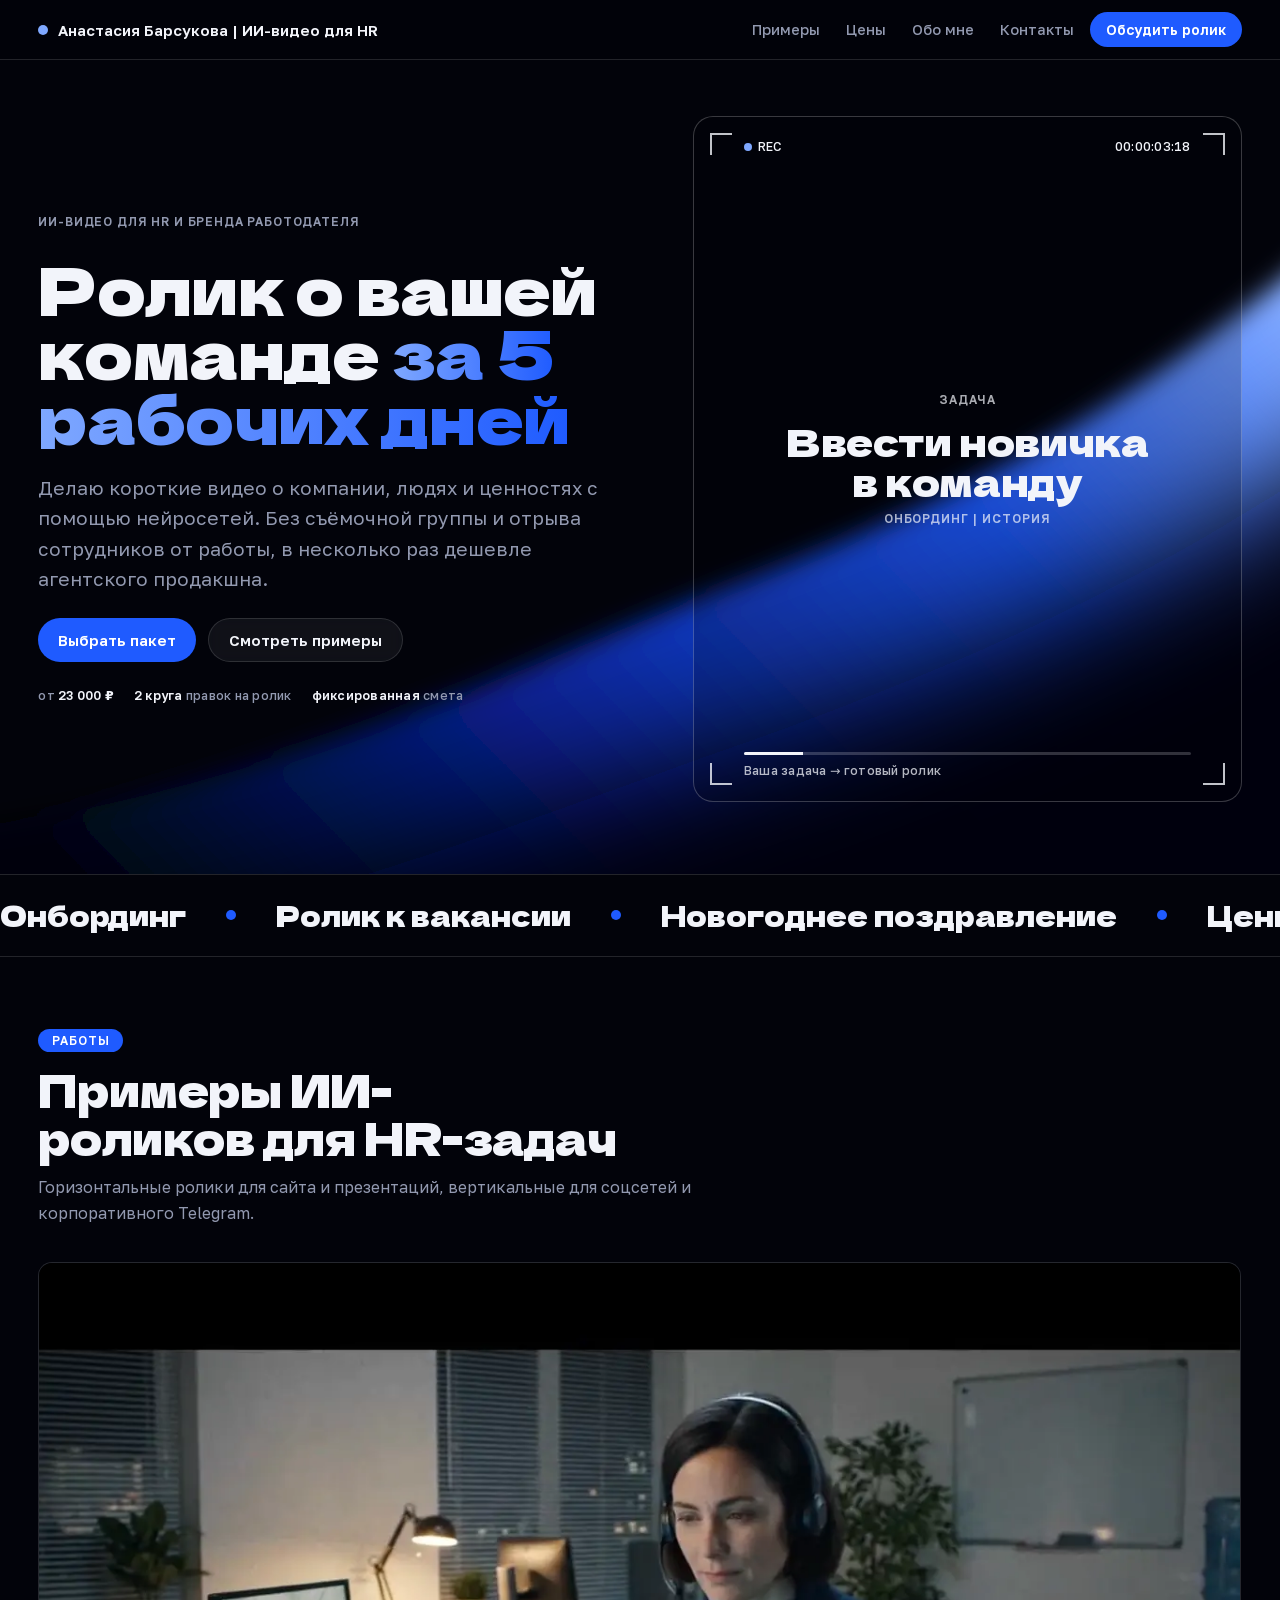
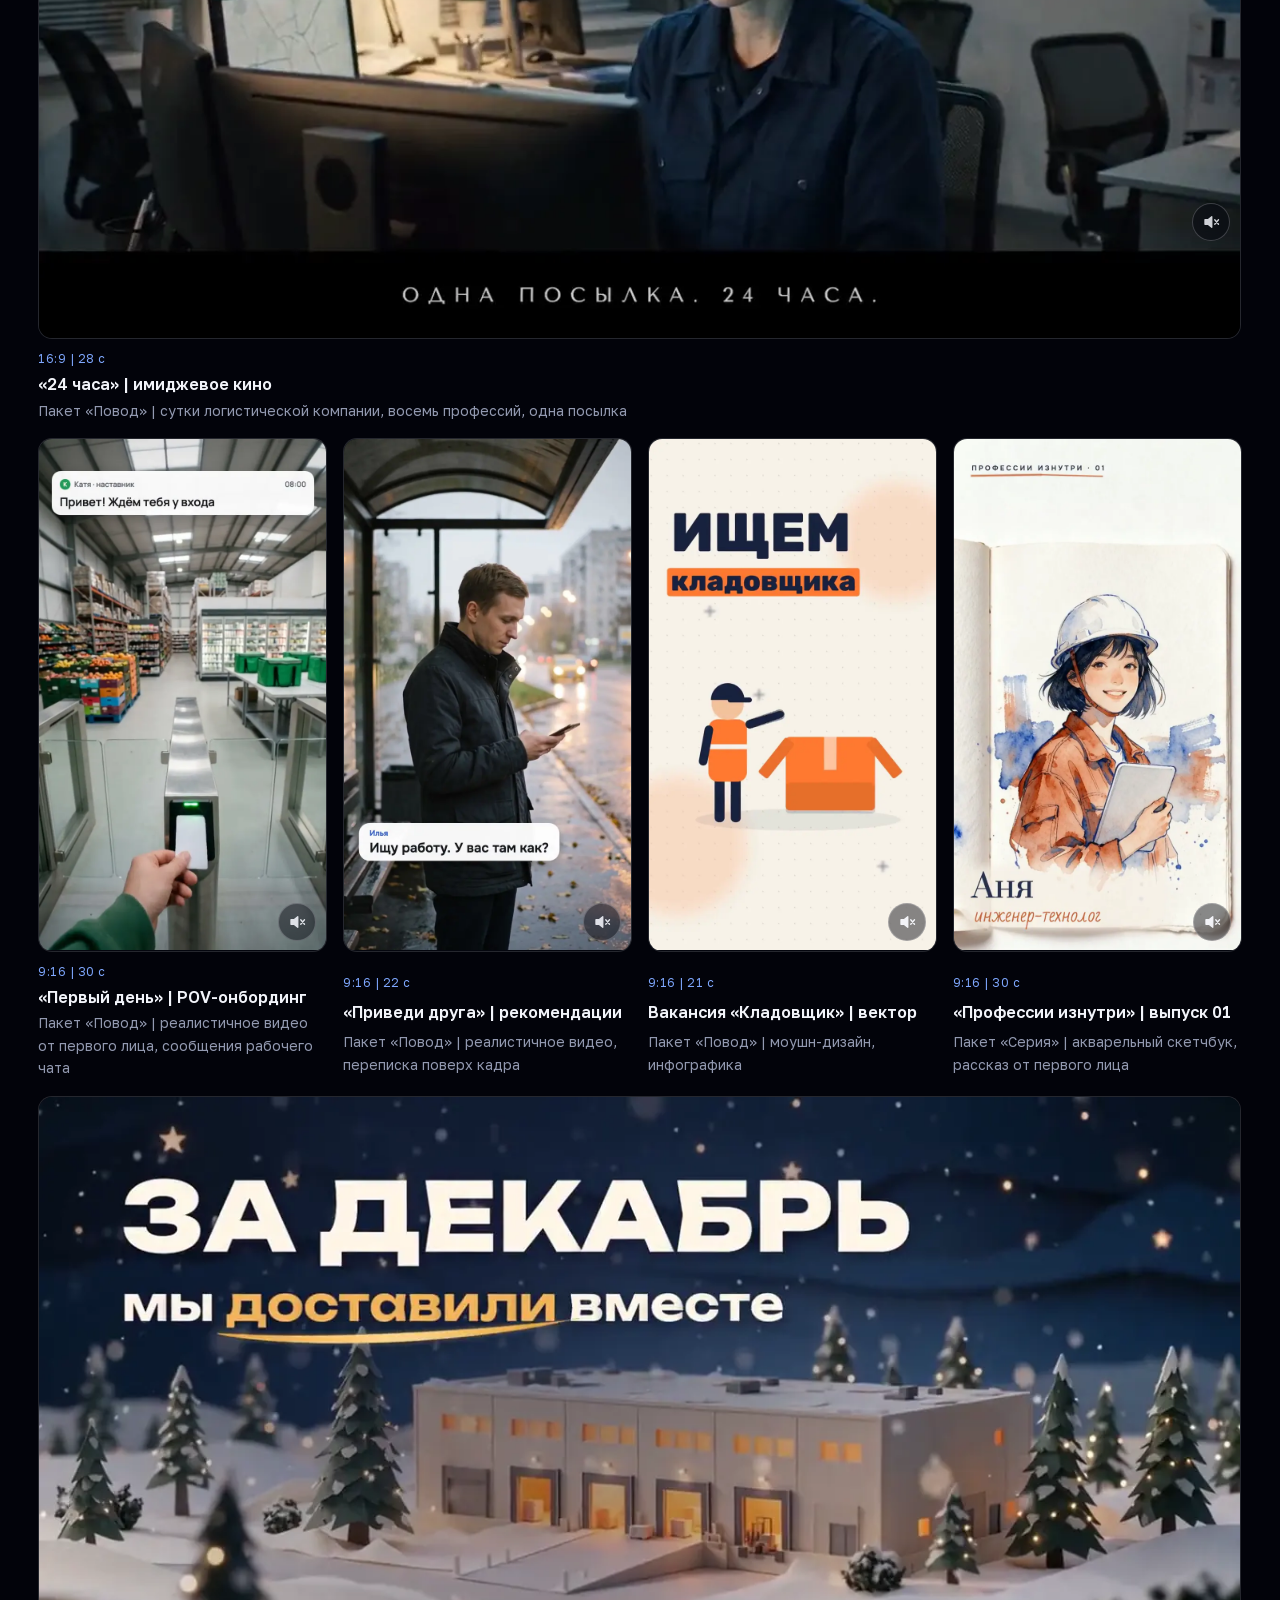
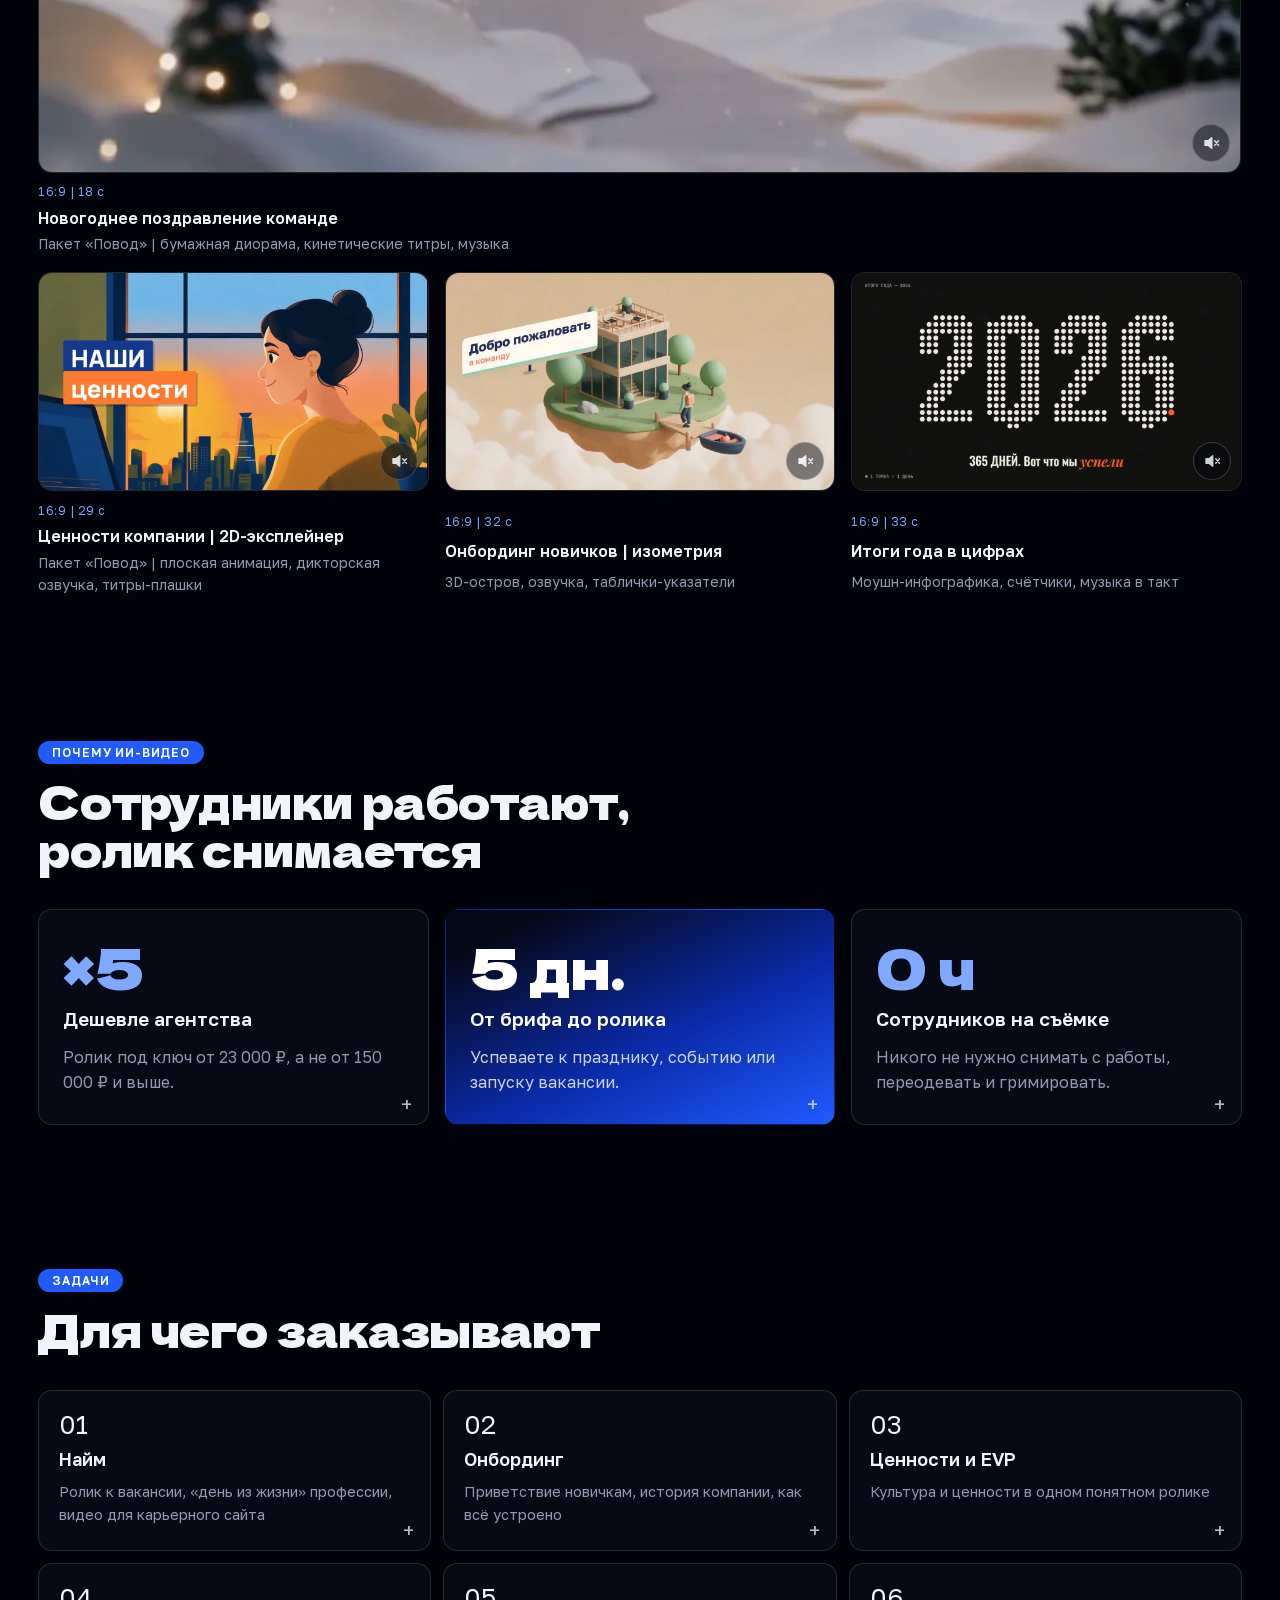
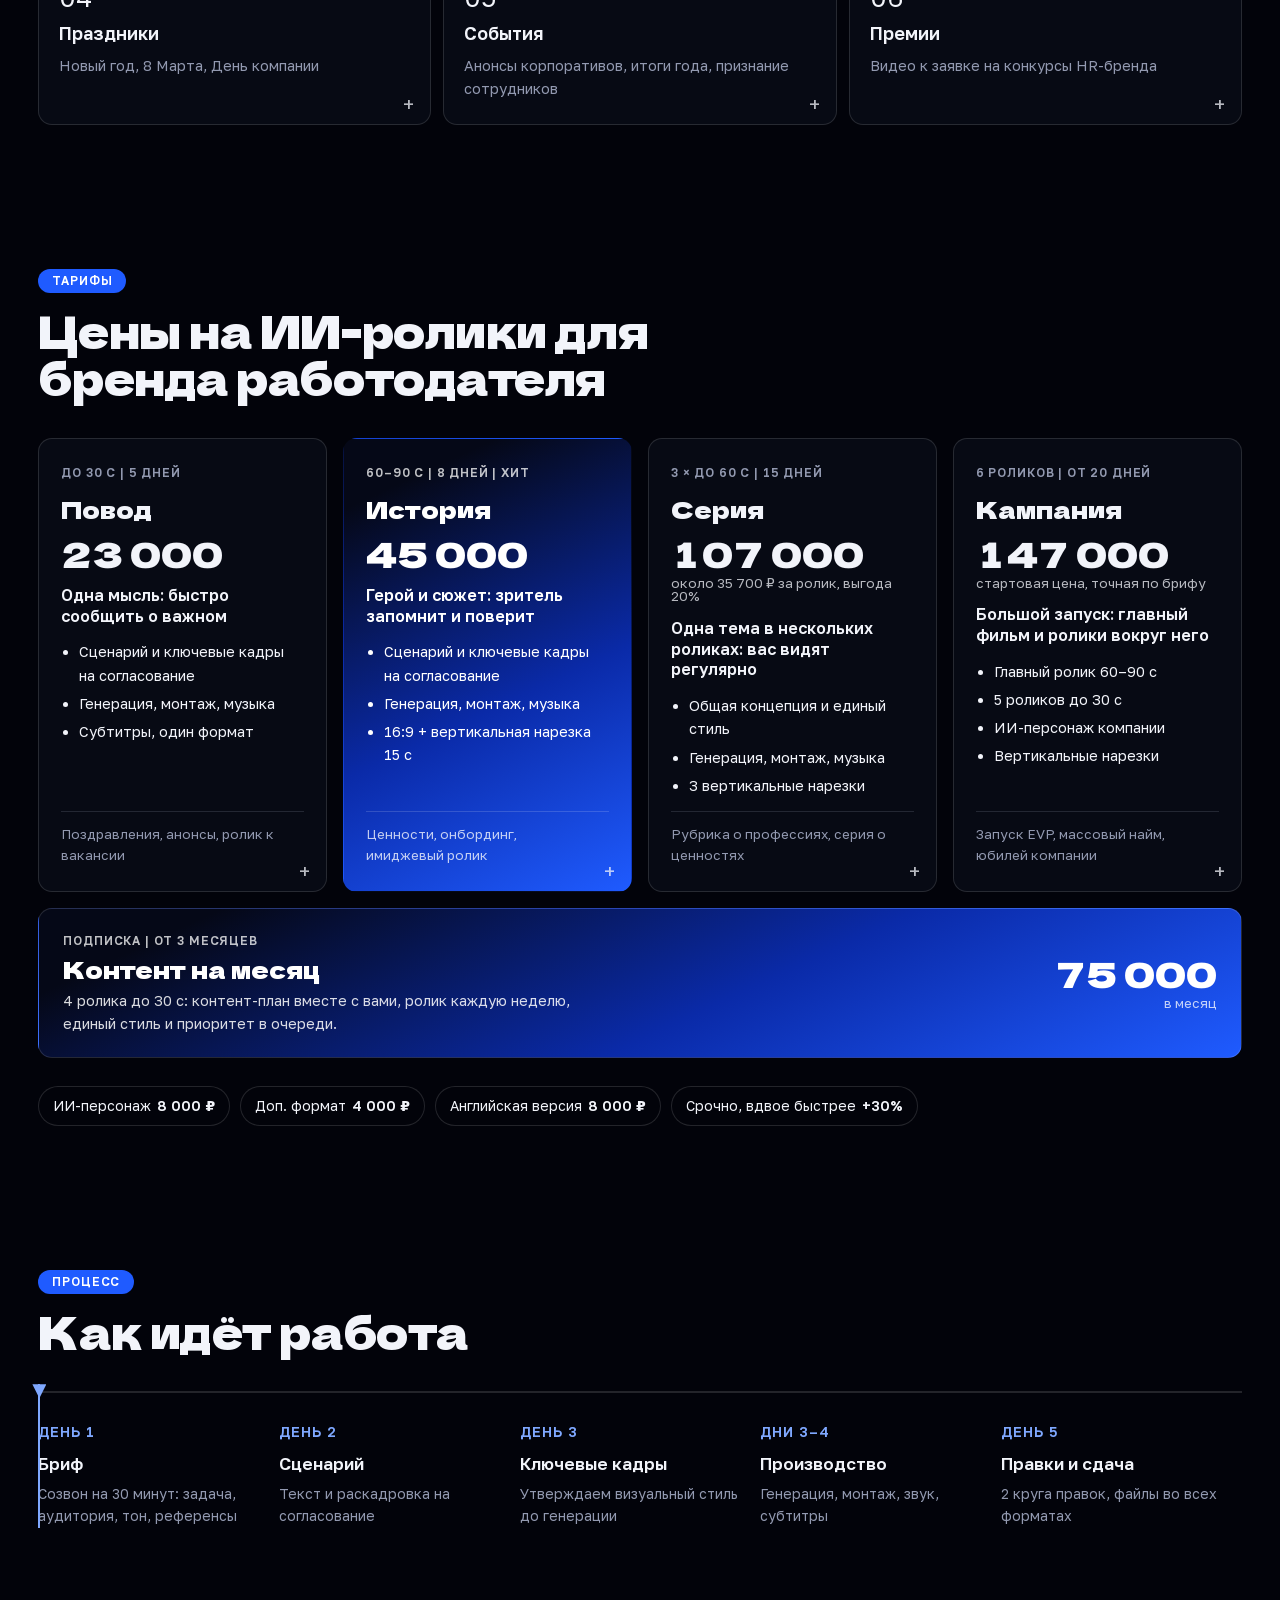
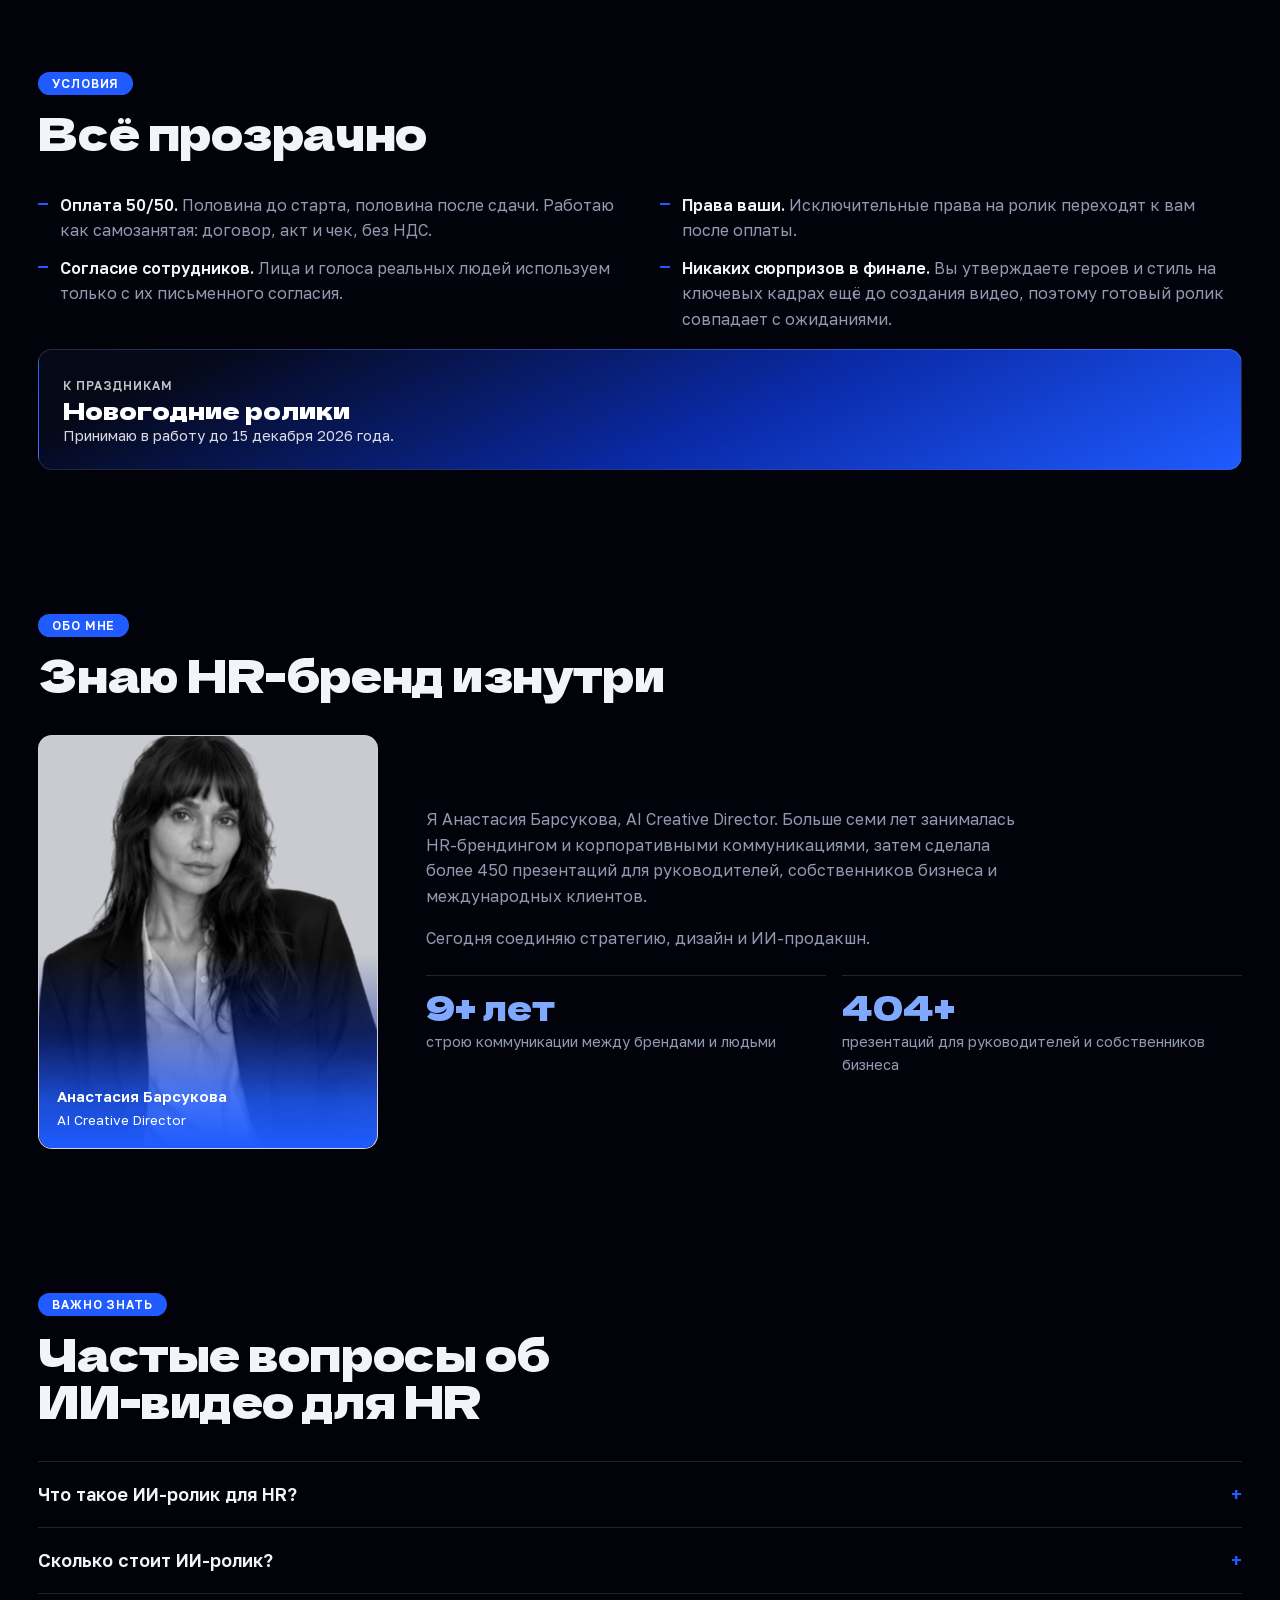
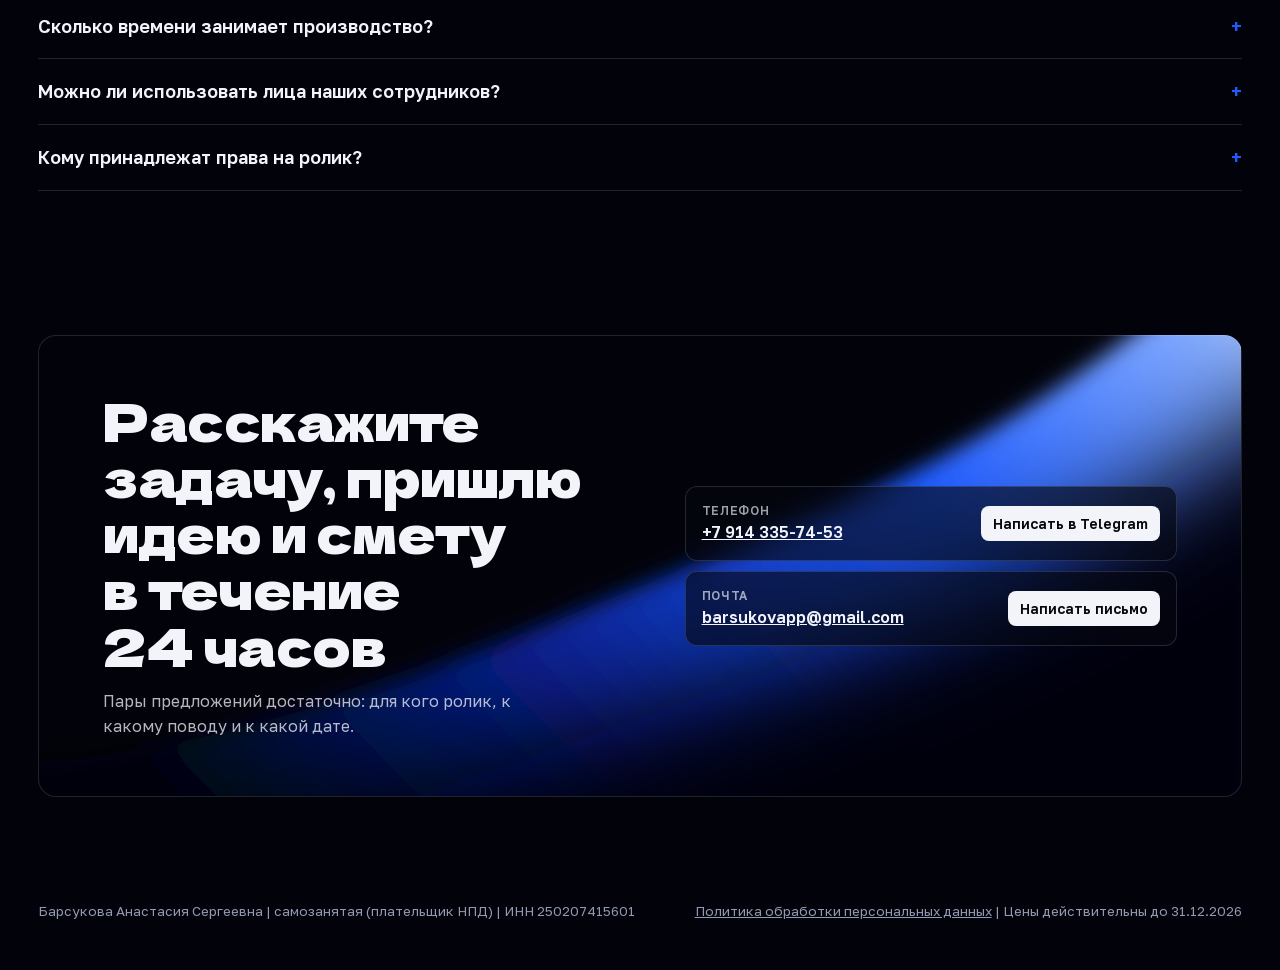
==== commit d19644f7: "Videos: light mobile versions, lighter first-day and refer-friend, Play fallback when autoplay is bl" ====
--- a/index.html
+++ b/index.html
@@ -216,6 +216,10 @@
 .sound[aria-pressed="true"]{background:var(--accent);border-color:var(--accent);opacity:1}
 .spin{position:absolute;left:50%;top:50%;width:46px;height:46px;margin:-23px 0 0 -23px;border-radius:50%;border:4px solid rgba(255,255,255,.22);border-top-color:#fff;background:rgba(2,3,10,.55);box-shadow:0 0 0 6px rgba(2,3,10,.35);z-index:1;opacity:0;pointer-events:none;transition:opacity .25s;animation:spin .9s linear infinite}
 .screen.loading .spin{opacity:1}
+.play{position:absolute;left:50%;top:50%;width:64px;height:64px;margin:-32px 0 0 -32px;border-radius:50%;border:0;padding:0;display:none;place-items:center;background:rgba(255,255,255,.92);color:#02030A;cursor:pointer;z-index:2;box-shadow:0 6px 24px rgba(0,0,0,.35)}
+.play svg{width:28px;height:28px;fill:currentColor;margin-left:3px}
+.screen.blocked .play{display:grid}
+.screen.blocked .spin{opacity:0}
 @keyframes spin{to{transform:rotate(360deg)}}
 .slot figcaption .fmt{font-family:var(--mono);font-size:12px;letter-spacing:.04em;color:var(--rec);margin-bottom:2px}
 .slot.tall .screen{aspect-ratio:9/16}
@@ -484,14 +488,14 @@
       </figure>
       <figure class="slot tall q reveal">
         <div class="screen">
-          <video src="media/first-day.mp4?v=2" poster="media/first-day.webp" muted loop playsinline preload="none" aria-label="Вертикальный ролик «Первый день»: первый рабочий день в дарксторе глазами новичка, с сообщениями из рабочего чата"></video>
+          <video src="media/first-day.mp4?v=3" poster="media/first-day.webp" muted loop playsinline preload="none" aria-label="Вертикальный ролик «Первый день»: первый рабочий день в дарксторе глазами новичка, с сообщениями из рабочего чата"></video>
           <span class="spin" aria-hidden="true"></span><button class="sound" type="button" aria-pressed="false" aria-label="Включить звук"><svg class="i-off" viewBox="0 0 24 24" aria-hidden="true"><path d="M4 9h4l5-4v14l-5-4H4z"/><path d="M17 9l5 6M22 9l-5 6" fill="none"/></svg><svg class="i-on" viewBox="0 0 24 24" aria-hidden="true"><path d="M4 9h4l5-4v14l-5-4H4z"/><path d="M16.5 8.5a5 5 0 0 1 0 7M19 6a8.5 8.5 0 0 1 0 12" fill="none"/></svg></button>
         </div>
         <figcaption><span class="fmt">9:16 | 30 с</span><b>«Первый день» | POV-онбординг</b><span>Пакет «Повод» | реалистичное видео от первого лица, сообщения рабочего чата</span></figcaption>
       </figure>
       <figure class="slot tall q reveal">
         <div class="screen">
-          <video src="media/refer-friend.mp4?v=1" poster="media/refer-friend.webp" muted loop playsinline preload="none" aria-label="Вертикальный ролик «Приведи друга»: реферальная программа на заводе, история двух друзей в переписке"></video>
+          <video src="media/refer-friend.mp4?v=2" poster="media/refer-friend.webp" muted loop playsinline preload="none" aria-label="Вертикальный ролик «Приведи друга»: реферальная программа на заводе, история двух друзей в переписке"></video>
           <span class="spin" aria-hidden="true"></span><button class="sound" type="button" aria-pressed="false" aria-label="Включить звук"><svg class="i-off" viewBox="0 0 24 24" aria-hidden="true"><path d="M4 9h4l5-4v14l-5-4H4z"/><path d="M17 9l5 6M22 9l-5 6" fill="none"/></svg><svg class="i-on" viewBox="0 0 24 24" aria-hidden="true"><path d="M4 9h4l5-4v14l-5-4H4z"/><path d="M16.5 8.5a5 5 0 0 1 0 7M19 6a8.5 8.5 0 0 1 0 12" fill="none"/></svg></button>
         </div>
         <figcaption><span class="fmt">9:16 | 22 с</span><b>«Приведи друга» | рекомендации</b><span>Пакет «Повод» | реалистичное видео, переписка поверх кадра</span></figcaption>
@@ -783,6 +787,23 @@
 
   // Звук у примера: браузеры запускают видео только без звука, включает зритель
   var vids = [].slice.call(document.querySelectorAll('.slot video'));
+  // На телефоне ролик занимает 170–350 px в ширину: берём лёгкую версию (-m.mp4), она в 2–2,5 раза меньше
+  if (window.matchMedia('(max-width:820px)').matches) vids.forEach(function(v){ v.src = v.getAttribute('src').replace('.mp4', '-m.mp4'); });
+  // Запуск ролика. Если браузер запретил автозапуск (iPhone в режиме энергосбережения), показываем кнопку Play
+  var tryPlay = function(v){
+    var p = v.play();
+    if (p && p.catch) p.catch(function(e){ if (e && e.name === 'NotAllowedError') { v.parentNode.classList.add('blocked'); v.parentNode.classList.remove('loading'); } });
+  };
+  vids.forEach(function(v){
+    var pb = document.createElement('button'); pb.type = 'button'; pb.className = 'play'; pb.setAttribute('aria-label', 'Смотреть ролик');
+    pb.innerHTML = '<svg viewBox="0 0 24 24" aria-hidden="true"><path d="M8 5.5v13l11-6.5z"/></svg>';
+    pb.addEventListener('click', function(){ v.parentNode.classList.remove('blocked'); tryPlay(v); });
+    v.parentNode.appendChild(pb);
+    v.addEventListener('playing', function(){ v.parentNode.classList.remove('blocked'); });
+  });
+  // Первое касание страницы снимает запрет: запускаем все ролики, что сейчас на экране
+  var unlock = function(){ vids.forEach(function(v){ if (v.dataset.vis && v.paused) tryPlay(v); }); };
+  ['touchend', 'click'].forEach(function(n){ document.addEventListener(n, unlock, {once:true, passive:true}); });
   // Ролики качаются по одному: видимый сразу, следующий на подходе к экрану, когда предыдущий докачался.
   // Так на медленной связи весь канал отдан ролику на экране; пока он грузится, виден постер.
   if (!reduce && 'IntersectionObserver' in window) {
@@ -790,7 +811,7 @@
     var lite = net.saveData || /2g/.test(net.effectiveType || '');
     var near = [], busy = null, busyT = 0;
     var claim = function(v){
-      busy = v; clearTimeout(busyT); busyT = setTimeout(function(){ release(v); }, 12000);
+      busy = v; clearTimeout(busyT); busyT = setTimeout(function(){ release(v); }, 6000);
       if (!v.dataset.started) { v.dataset.started = '1'; v.preload = 'auto'; v.load(); }
     };
     var release = function(v){ if (busy === v) { busy = null; clearTimeout(busyT); pump(); } };
@@ -809,7 +830,7 @@
           v.dataset.vis = '1';
           if (!v.dataset.started) claim(v);
           if (v.readyState < 3) v.parentNode.classList.add('loading');
-          var p = v.play(); if (p && p.catch) p.catch(function(){});
+          tryPlay(v);
         } else { delete v.dataset.vis; v.pause(); v.parentNode.classList.remove('loading'); }
       });
     }, {threshold:.35});
@@ -824,7 +845,7 @@
     if (reduce) { v.controls = true; return; }
     v.addEventListener('playing', function(){ setLoad(v, false); });
     v.addEventListener('waiting', function(){ if (v.dataset.vis) setLoad(v, true); });
-    v.addEventListener('canplay', function(){ if (v.dataset.vis && v.paused) { var p = v.play(); if (p && p.catch) p.catch(function(){}); } });
+    v.addEventListener('canplay', function(){ if (v.dataset.vis && v.paused && !v.parentNode.classList.contains('blocked')) tryPlay(v); });
     v.addEventListener('error', function(){ setLoad(v, false); });
   });
   var setSound = function(v, on){
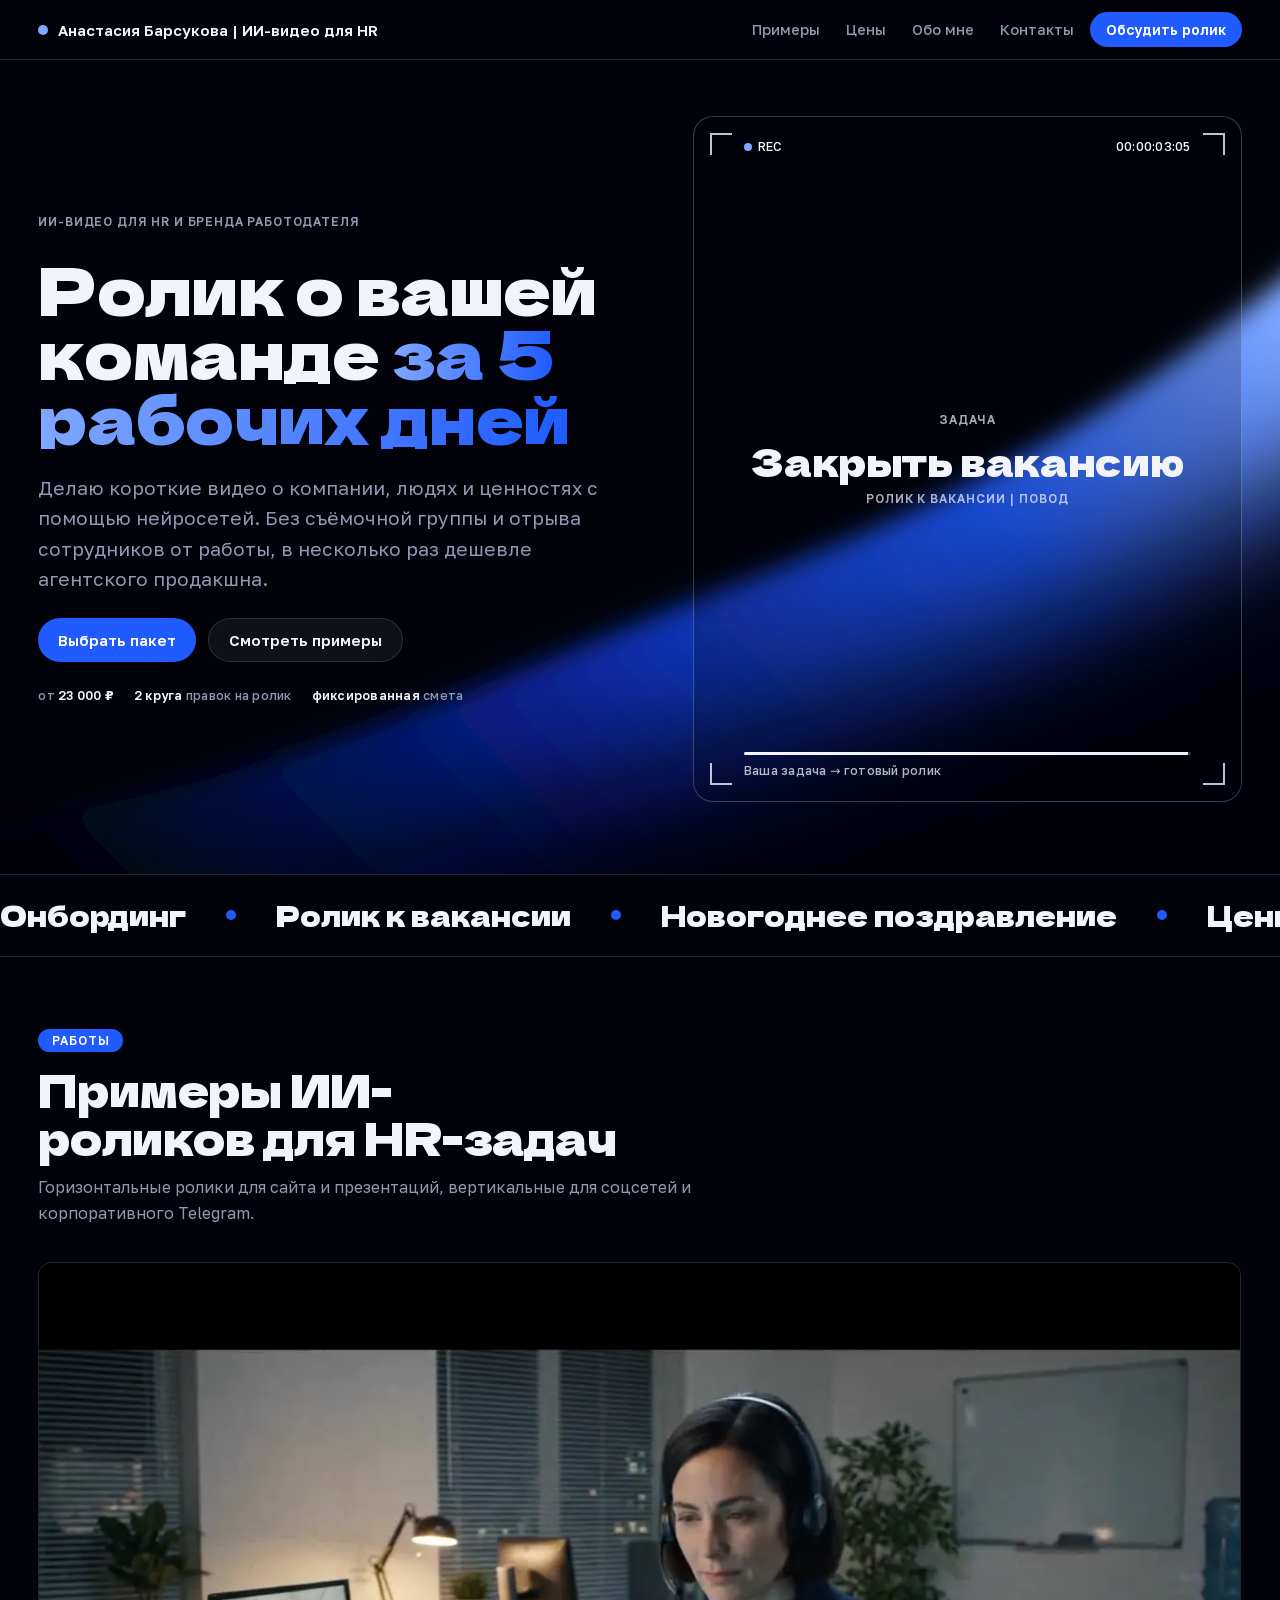
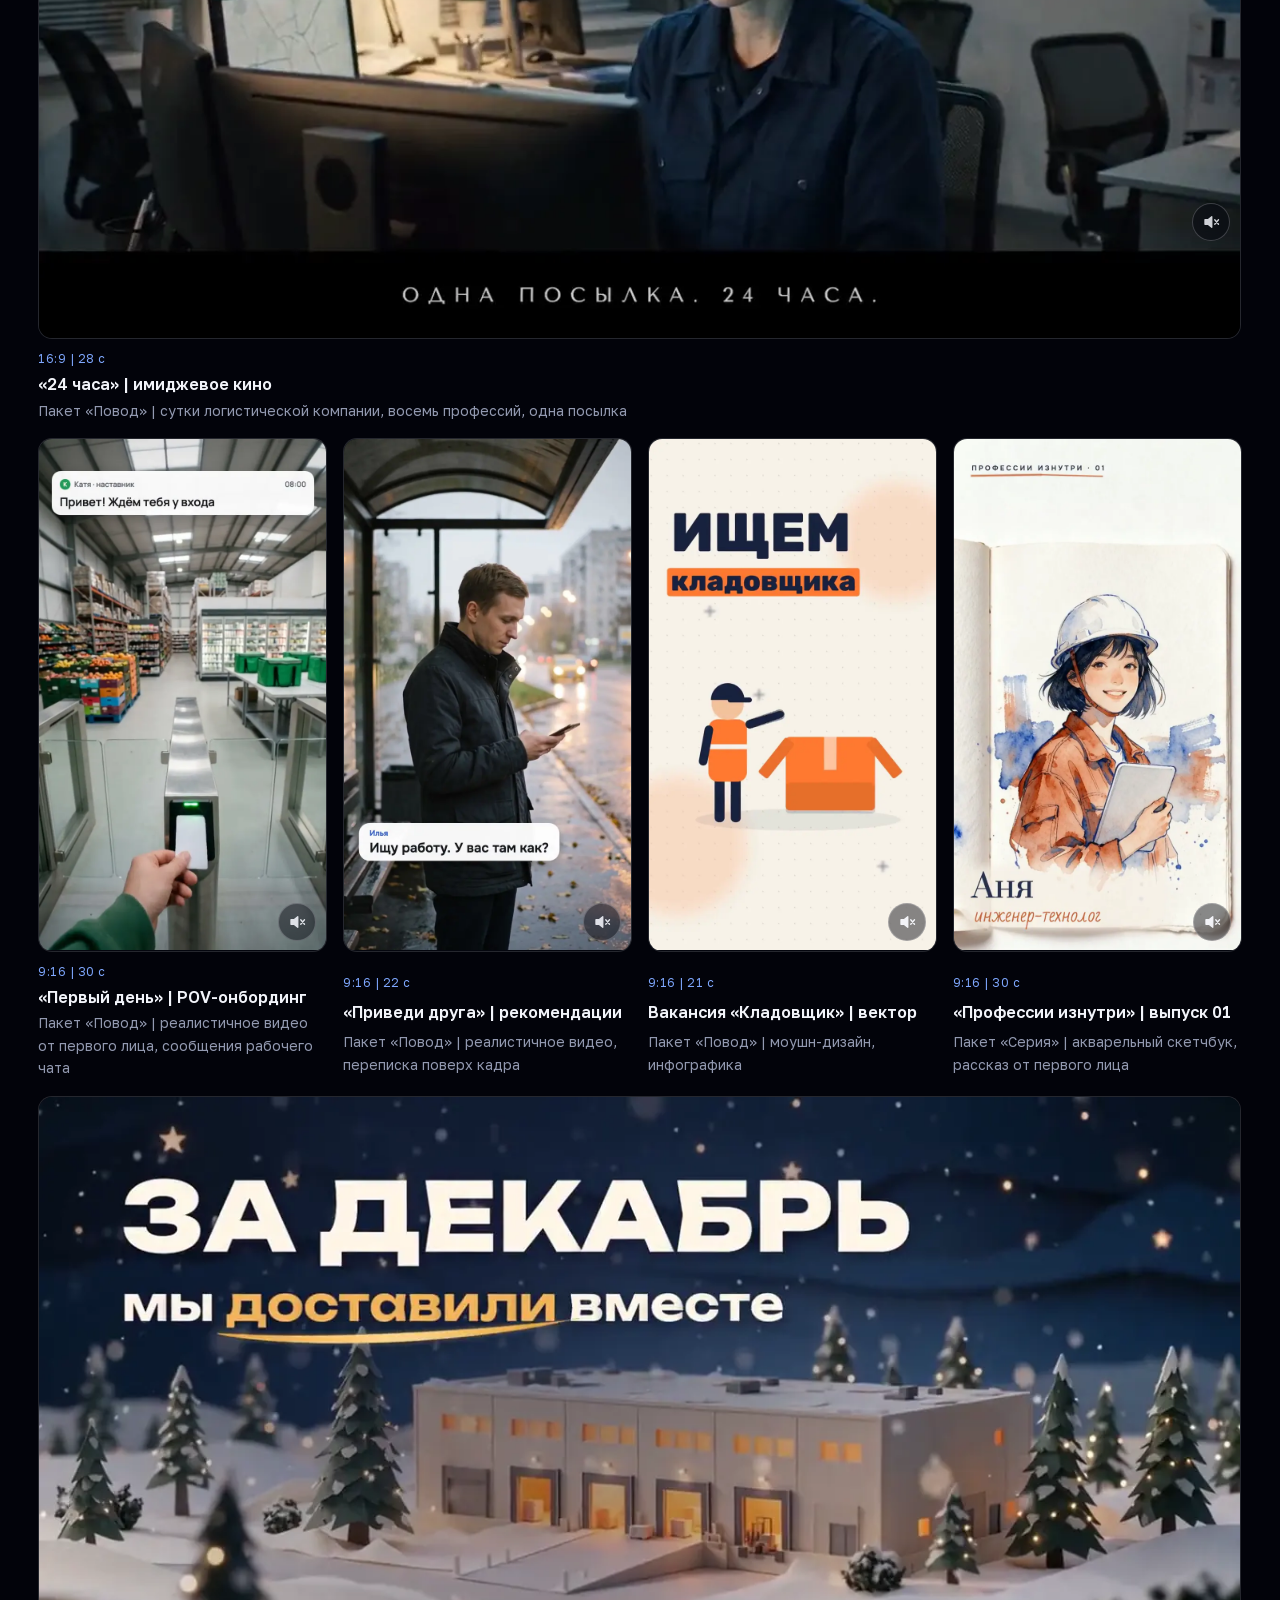
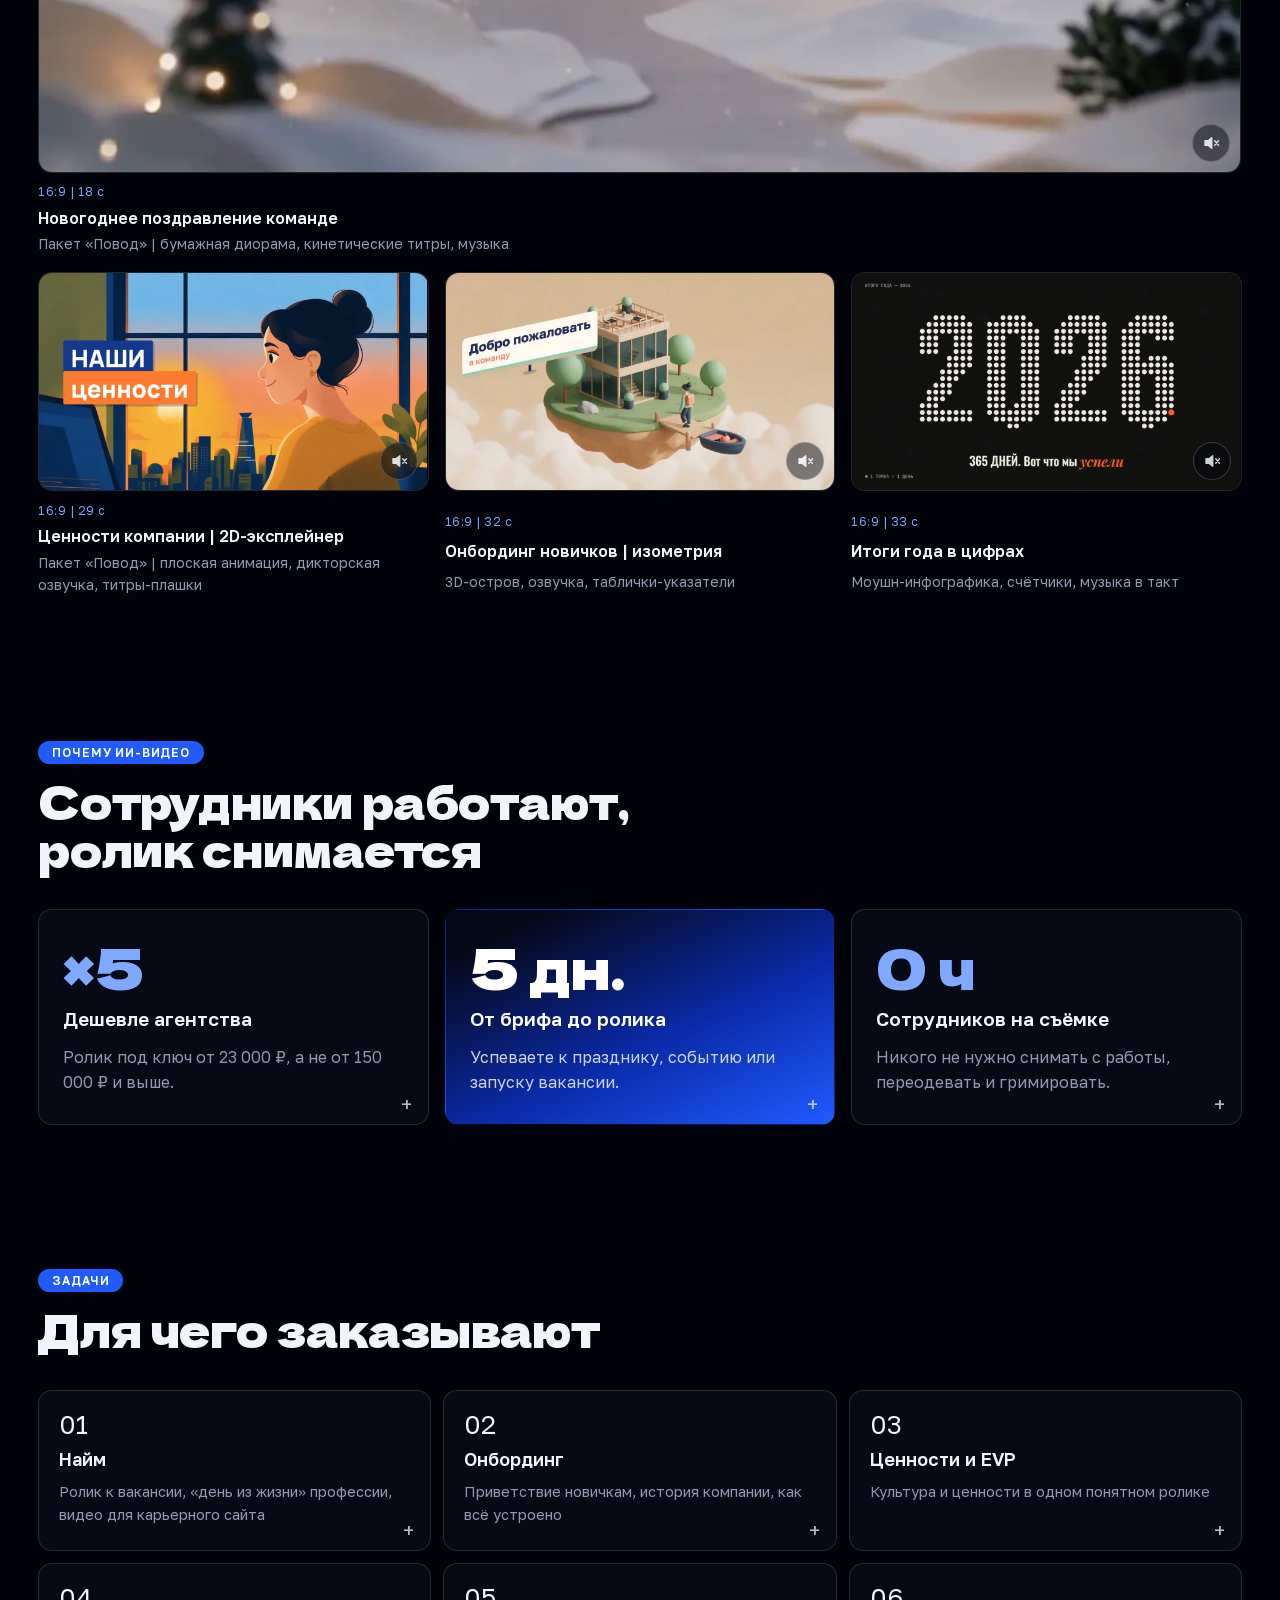
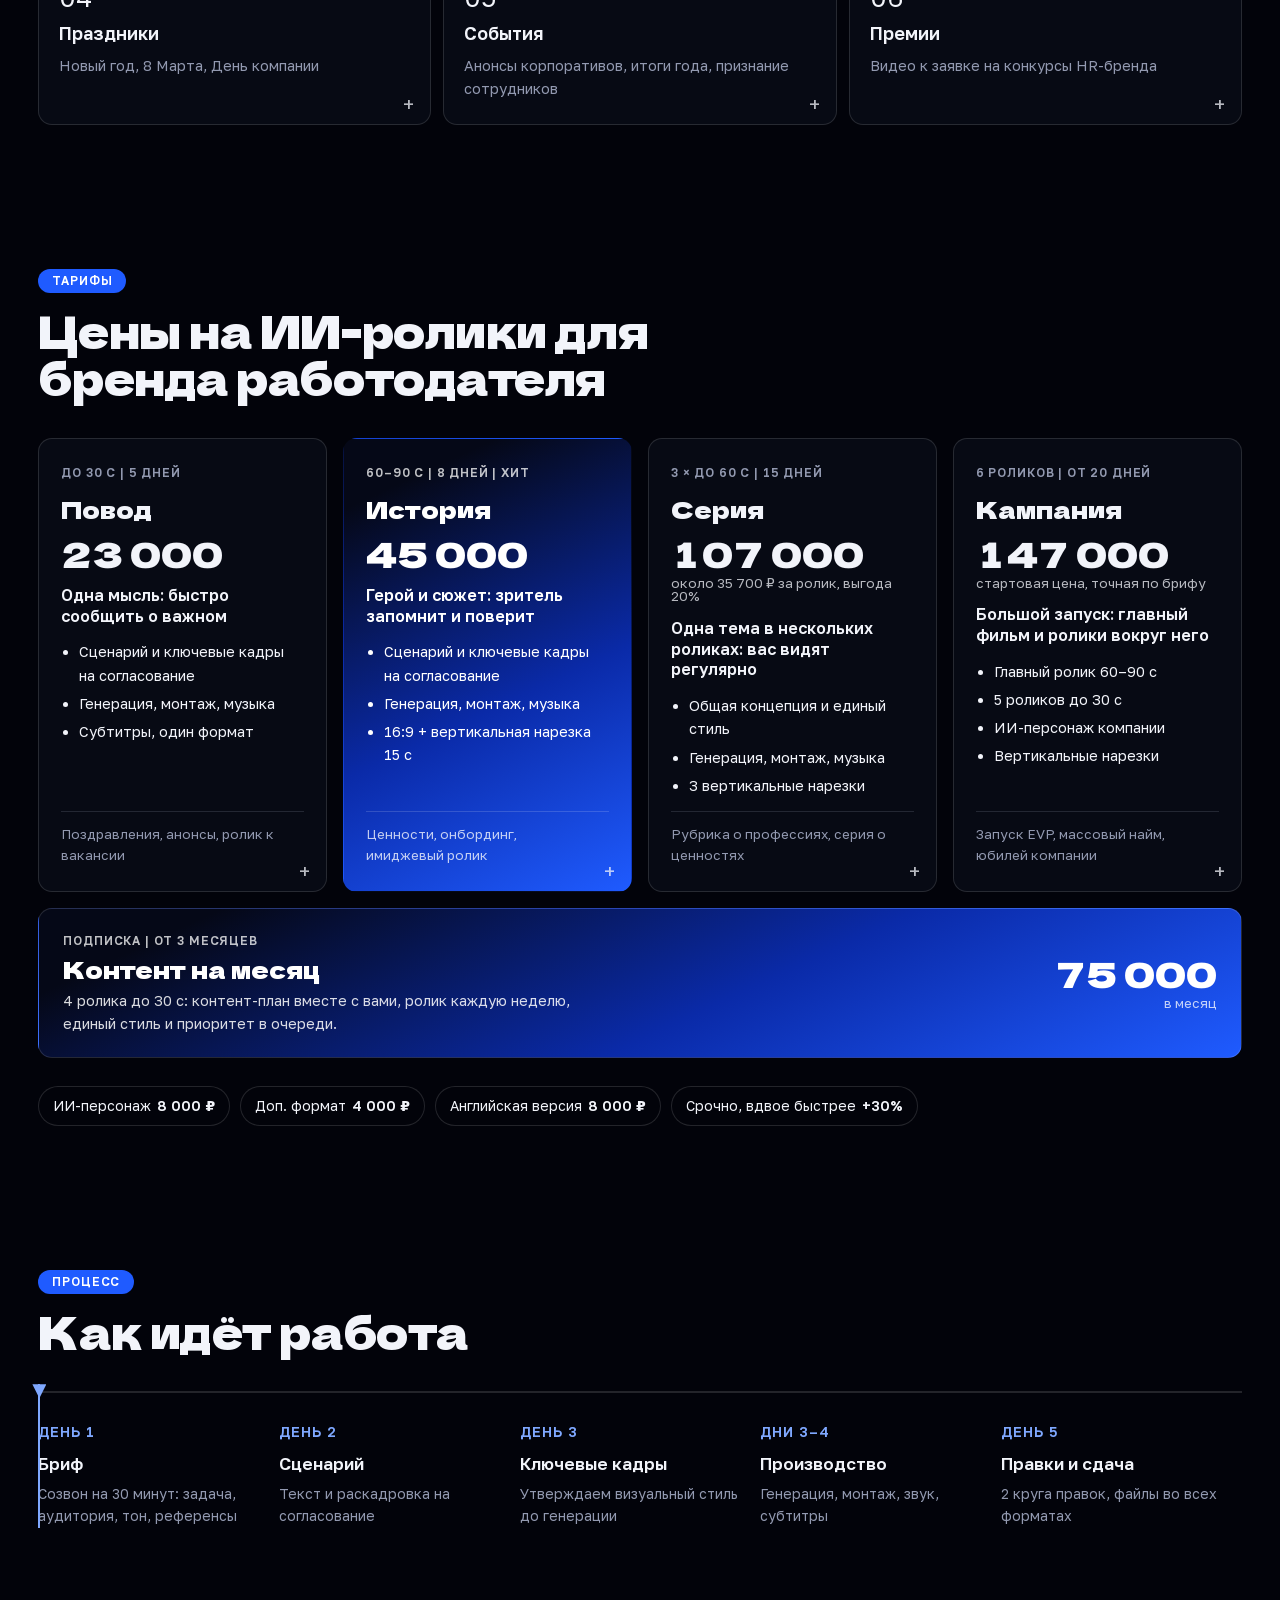
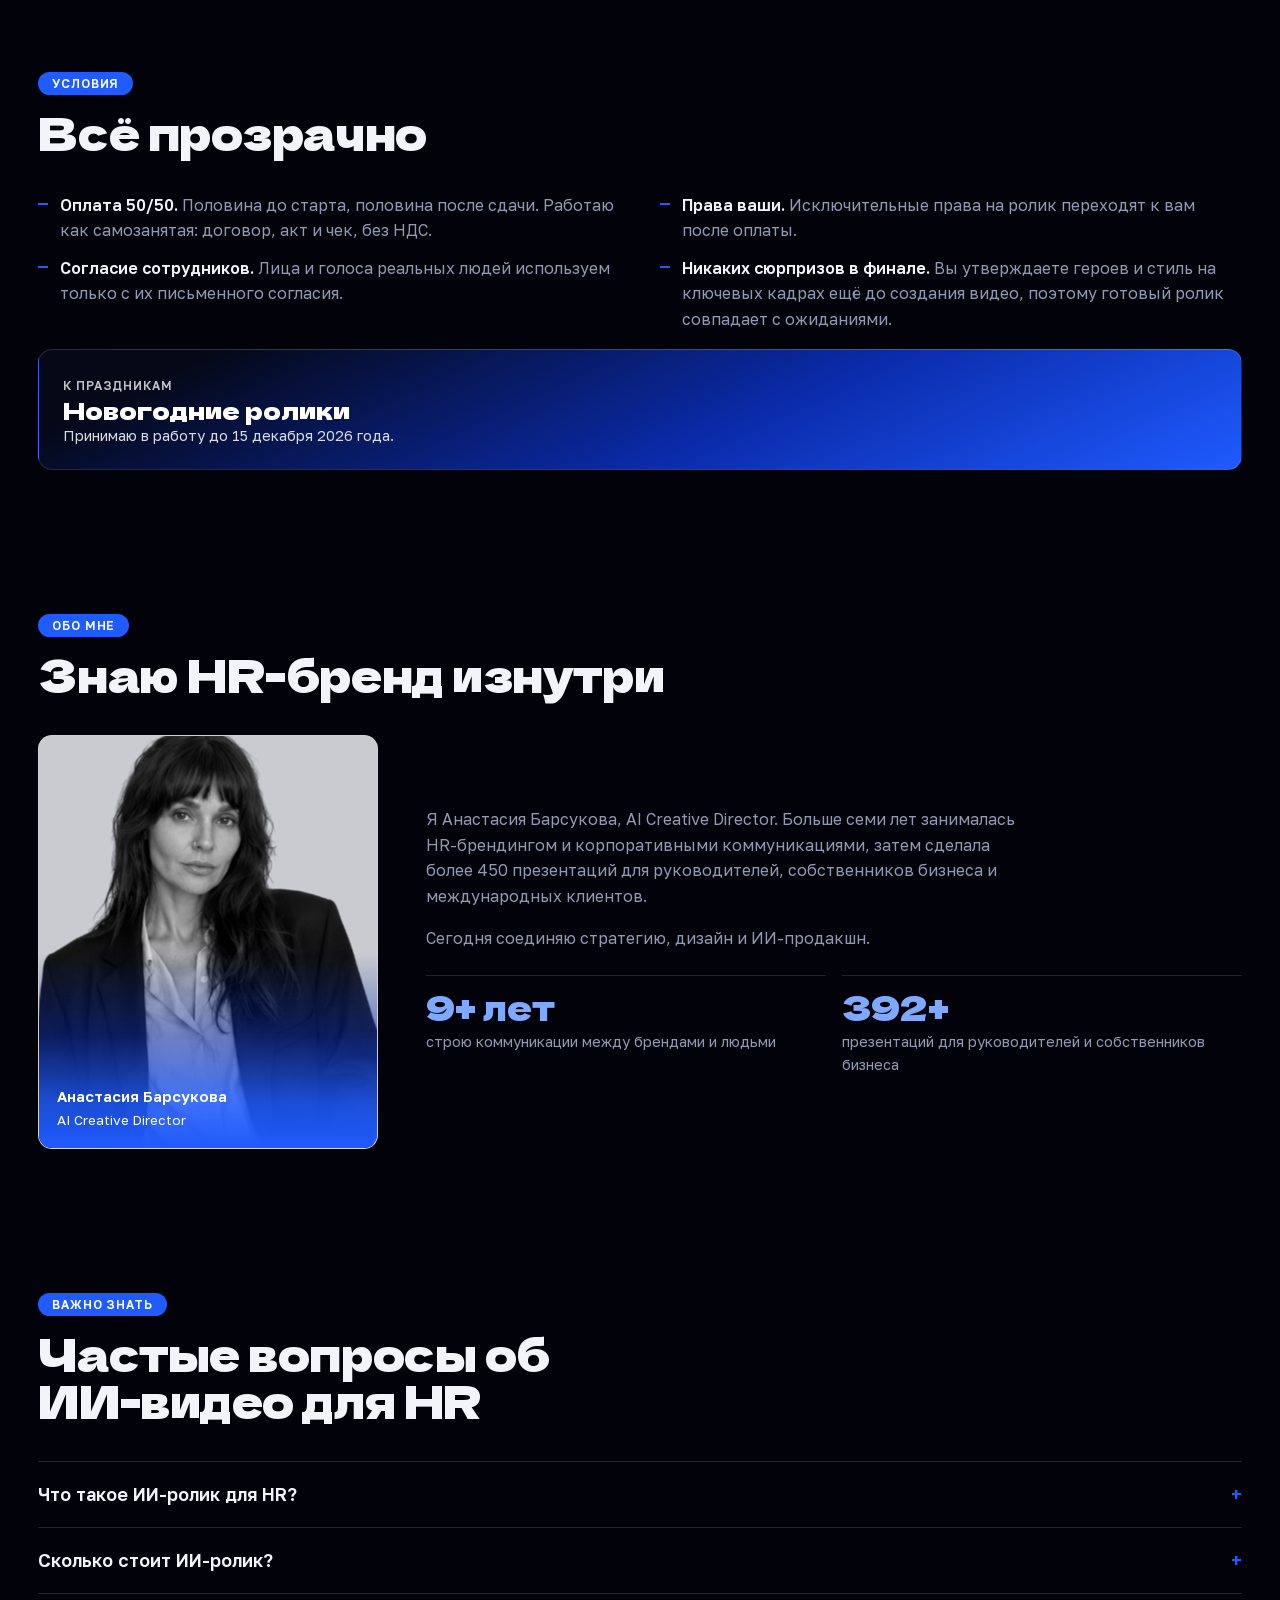
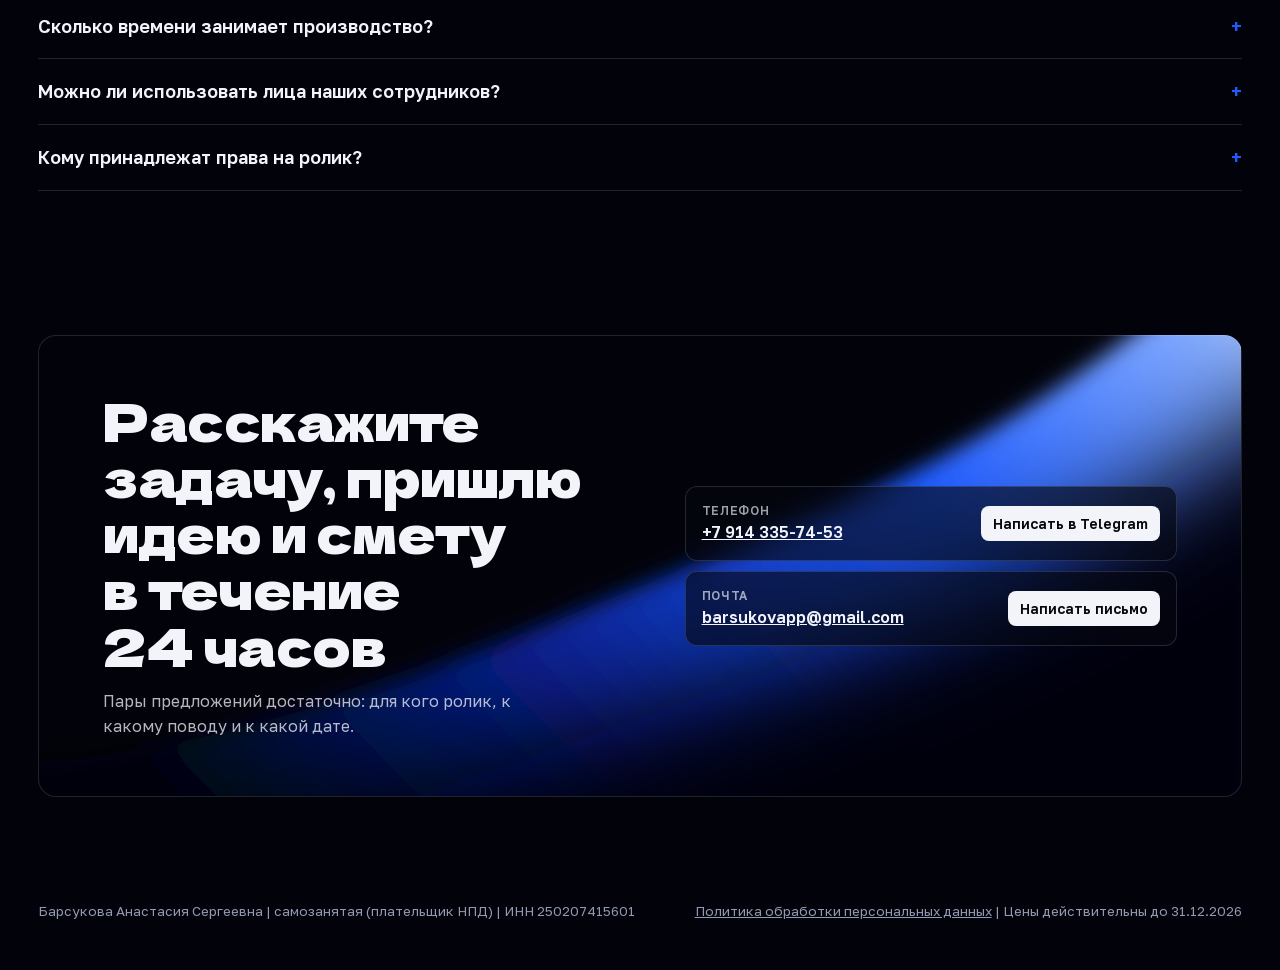
==== commit bf41e9fb: "Remove fictional brand from vacancy and New Year videos: neutral logo placeholder Co-Authored-By: Cl" ====
--- a/index.html
+++ b/index.html
@@ -502,7 +502,7 @@
       </figure>
       <figure class="slot tall q reveal">
         <div class="screen">
-          <video src="media/vacancy-flat.mp4?v=2" poster="media/vacancy-flat.webp" muted loop playsinline preload="none" aria-label="Ролик к вакансии кладовщика, плоская векторная анимация"></video>
+          <video src="media/vacancy-flat.mp4?v=3" poster="media/vacancy-flat.webp" muted loop playsinline preload="none" aria-label="Ролик к вакансии кладовщика, плоская векторная анимация"></video>
           <span class="spin" aria-hidden="true"></span><button class="sound" type="button" aria-pressed="false" aria-label="Включить звук"><svg class="i-off" viewBox="0 0 24 24" aria-hidden="true"><path d="M4 9h4l5-4v14l-5-4H4z"/><path d="M17 9l5 6M22 9l-5 6" fill="none"/></svg><svg class="i-on" viewBox="0 0 24 24" aria-hidden="true"><path d="M4 9h4l5-4v14l-5-4H4z"/><path d="M16.5 8.5a5 5 0 0 1 0 7M19 6a8.5 8.5 0 0 1 0 12" fill="none"/></svg></button>
         </div>
         <figcaption><span class="fmt">9:16 | 21 с</span><b>Вакансия «Кладовщик» | вектор</b><span>Пакет «Повод» | моушн-дизайн, инфографика</span></figcaption>
@@ -516,7 +516,7 @@
       </figure>
       <figure class="slot feature reveal">
         <div class="screen">
-          <video id="nyVideo" src="media/new-year-december.mp4?v=2" poster="media/new-year-december.webp" muted loop playsinline preload="none" aria-label="Новогоднее поздравление команде, бумажная диорама"></video>
+          <video id="nyVideo" src="media/new-year-december.mp4?v=3" poster="media/new-year-december.webp" muted loop playsinline preload="none" aria-label="Новогоднее поздравление команде, бумажная диорама"></video>
           <span class="spin" aria-hidden="true"></span><button class="sound" type="button" aria-pressed="false" aria-label="Включить звук"><svg class="i-off" viewBox="0 0 24 24" aria-hidden="true"><path d="M4 9h4l5-4v14l-5-4H4z"/><path d="M17 9l5 6M22 9l-5 6" fill="none"/></svg><svg class="i-on" viewBox="0 0 24 24" aria-hidden="true"><path d="M4 9h4l5-4v14l-5-4H4z"/><path d="M16.5 8.5a5 5 0 0 1 0 7M19 6a8.5 8.5 0 0 1 0 12" fill="none"/></svg></button>
         </div>
         <figcaption><span class="fmt">16:9 | 18 с</span><b>Новогоднее поздравление команде</b><span>Пакет «Повод» | бумажная диорама, кинетические титры, музыка</span></figcaption>
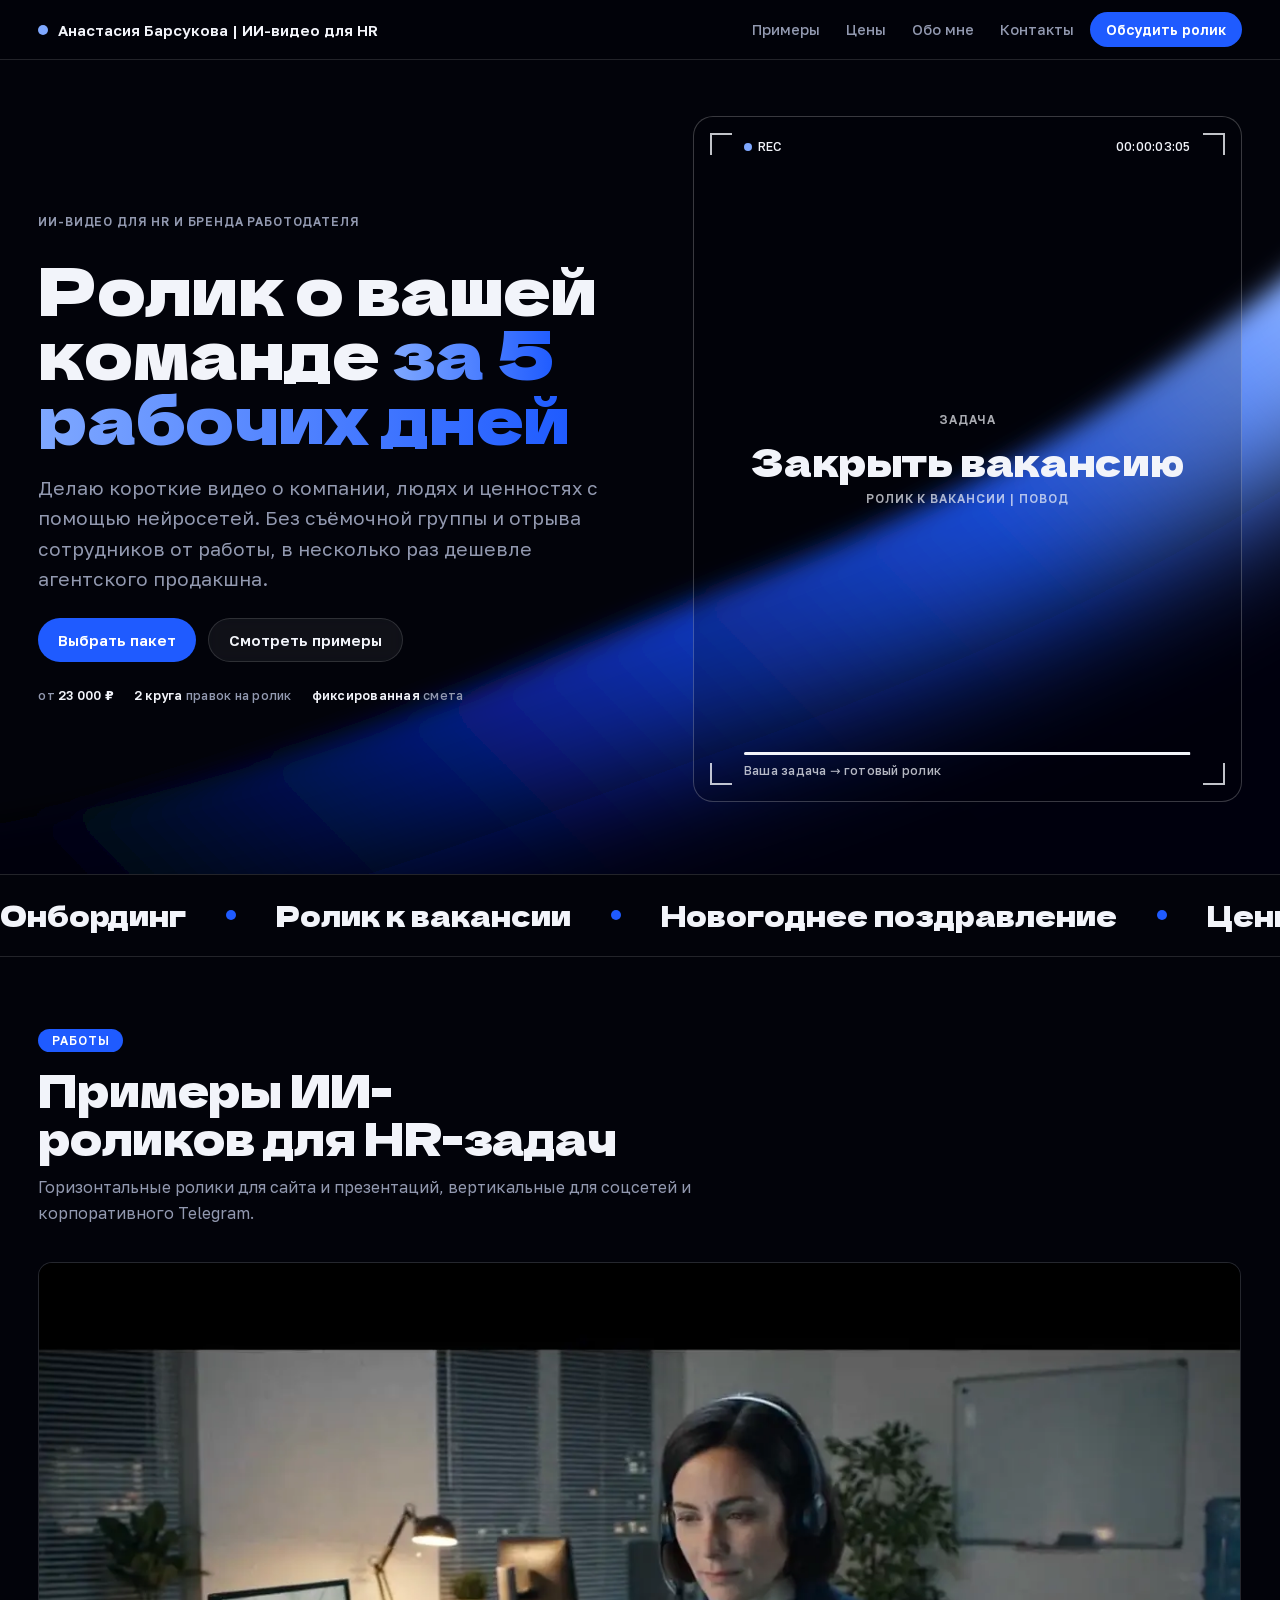
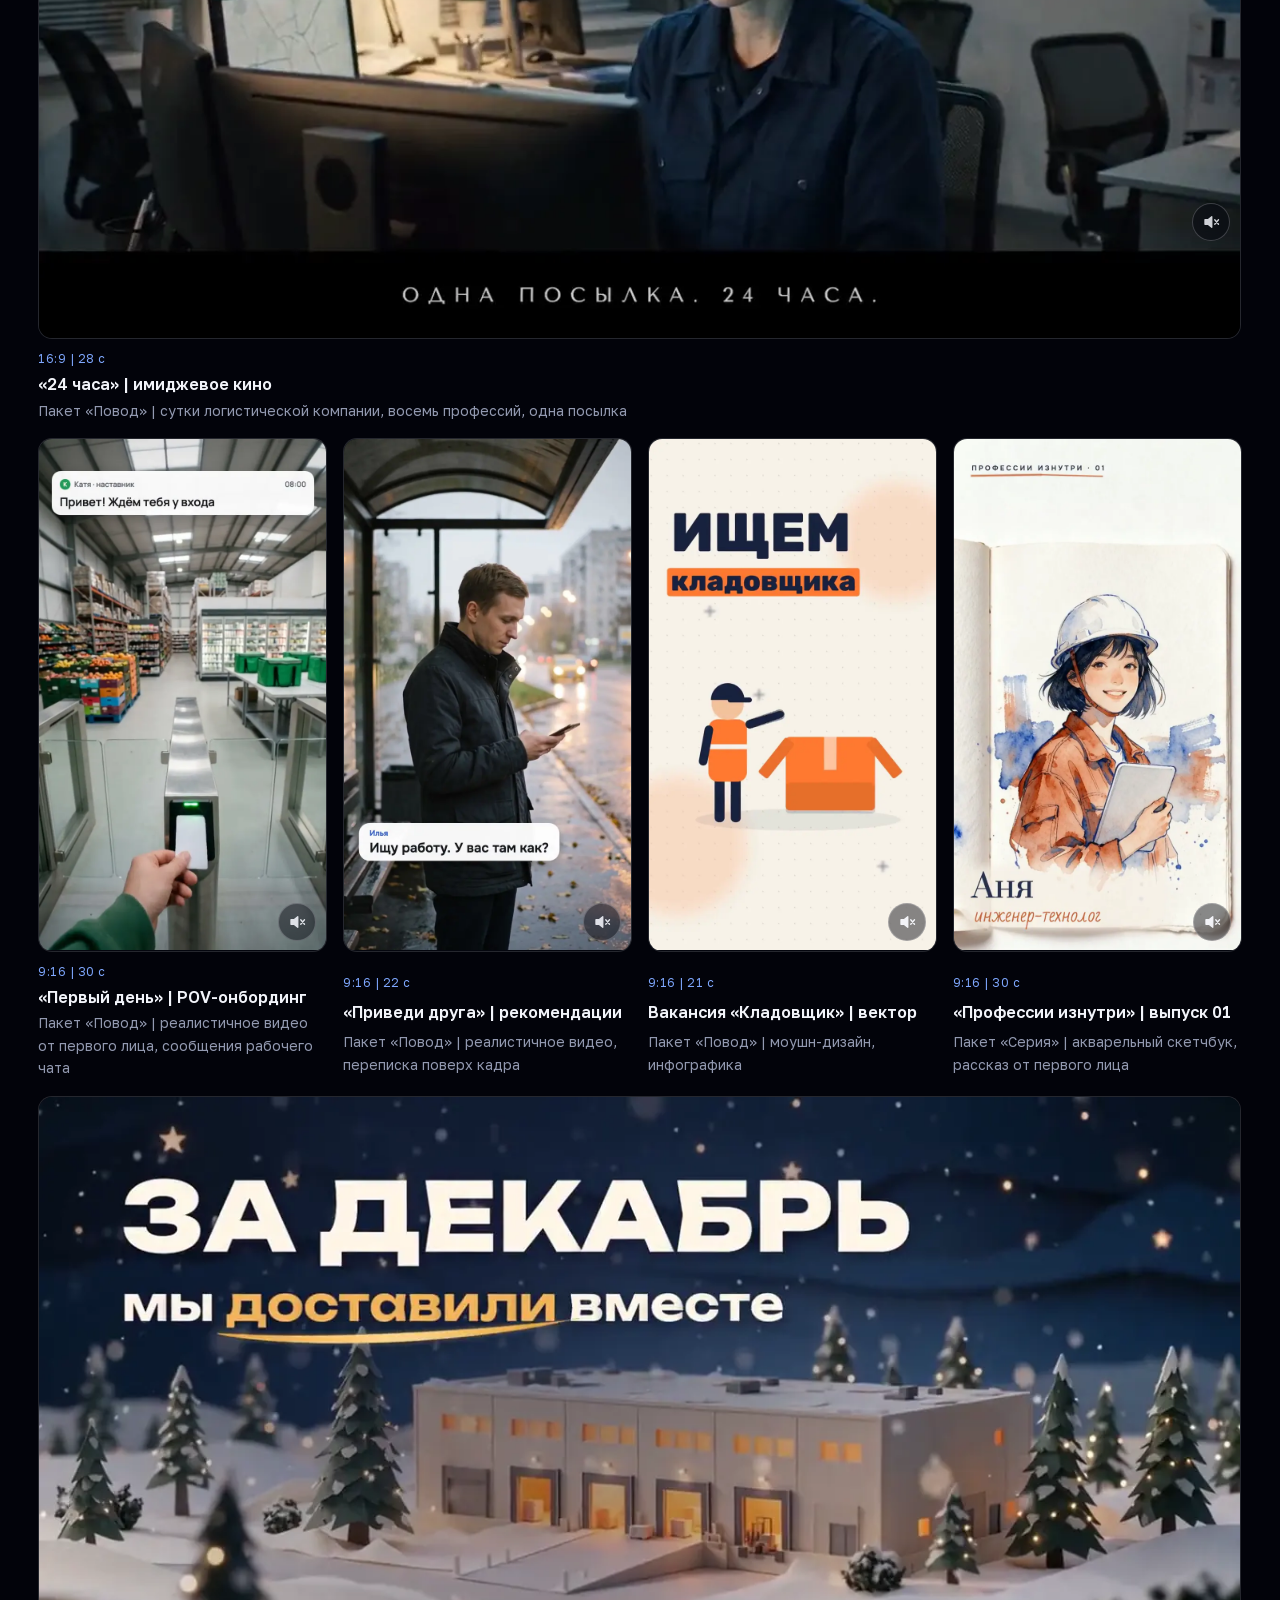
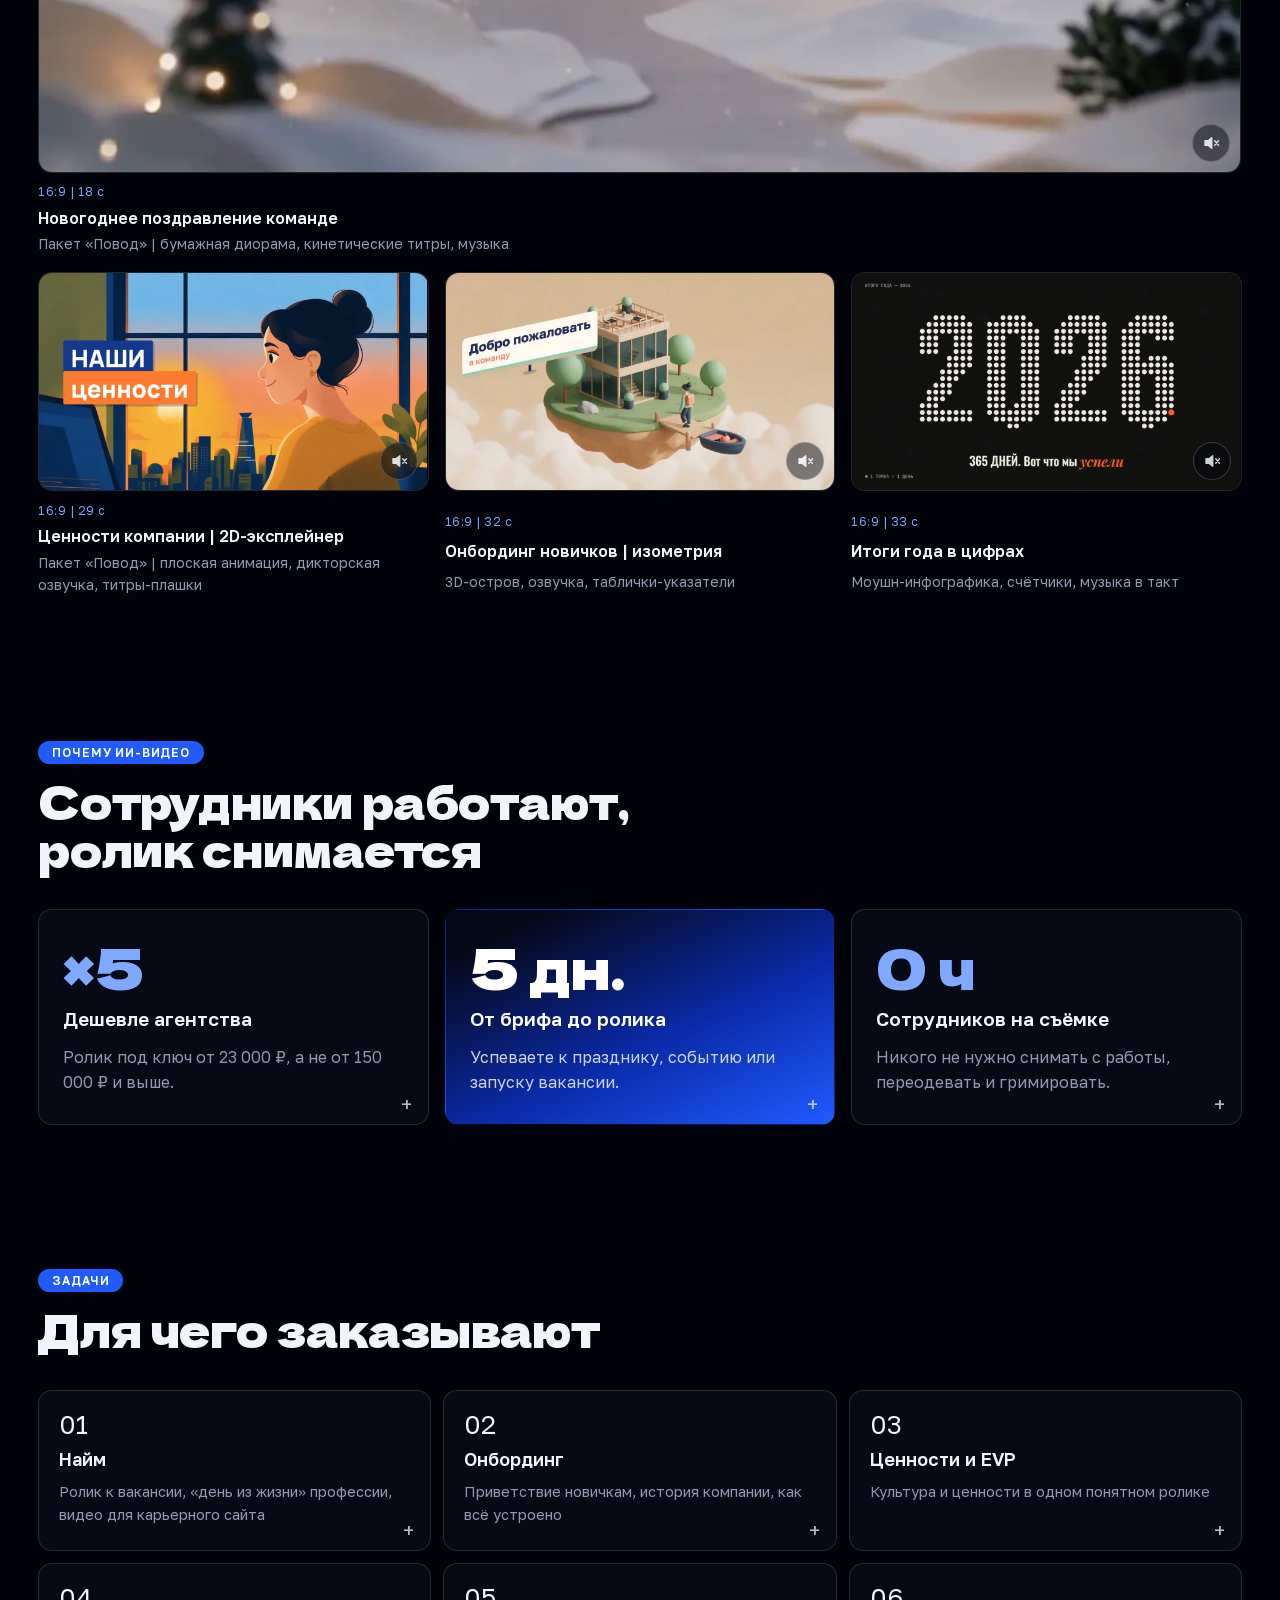
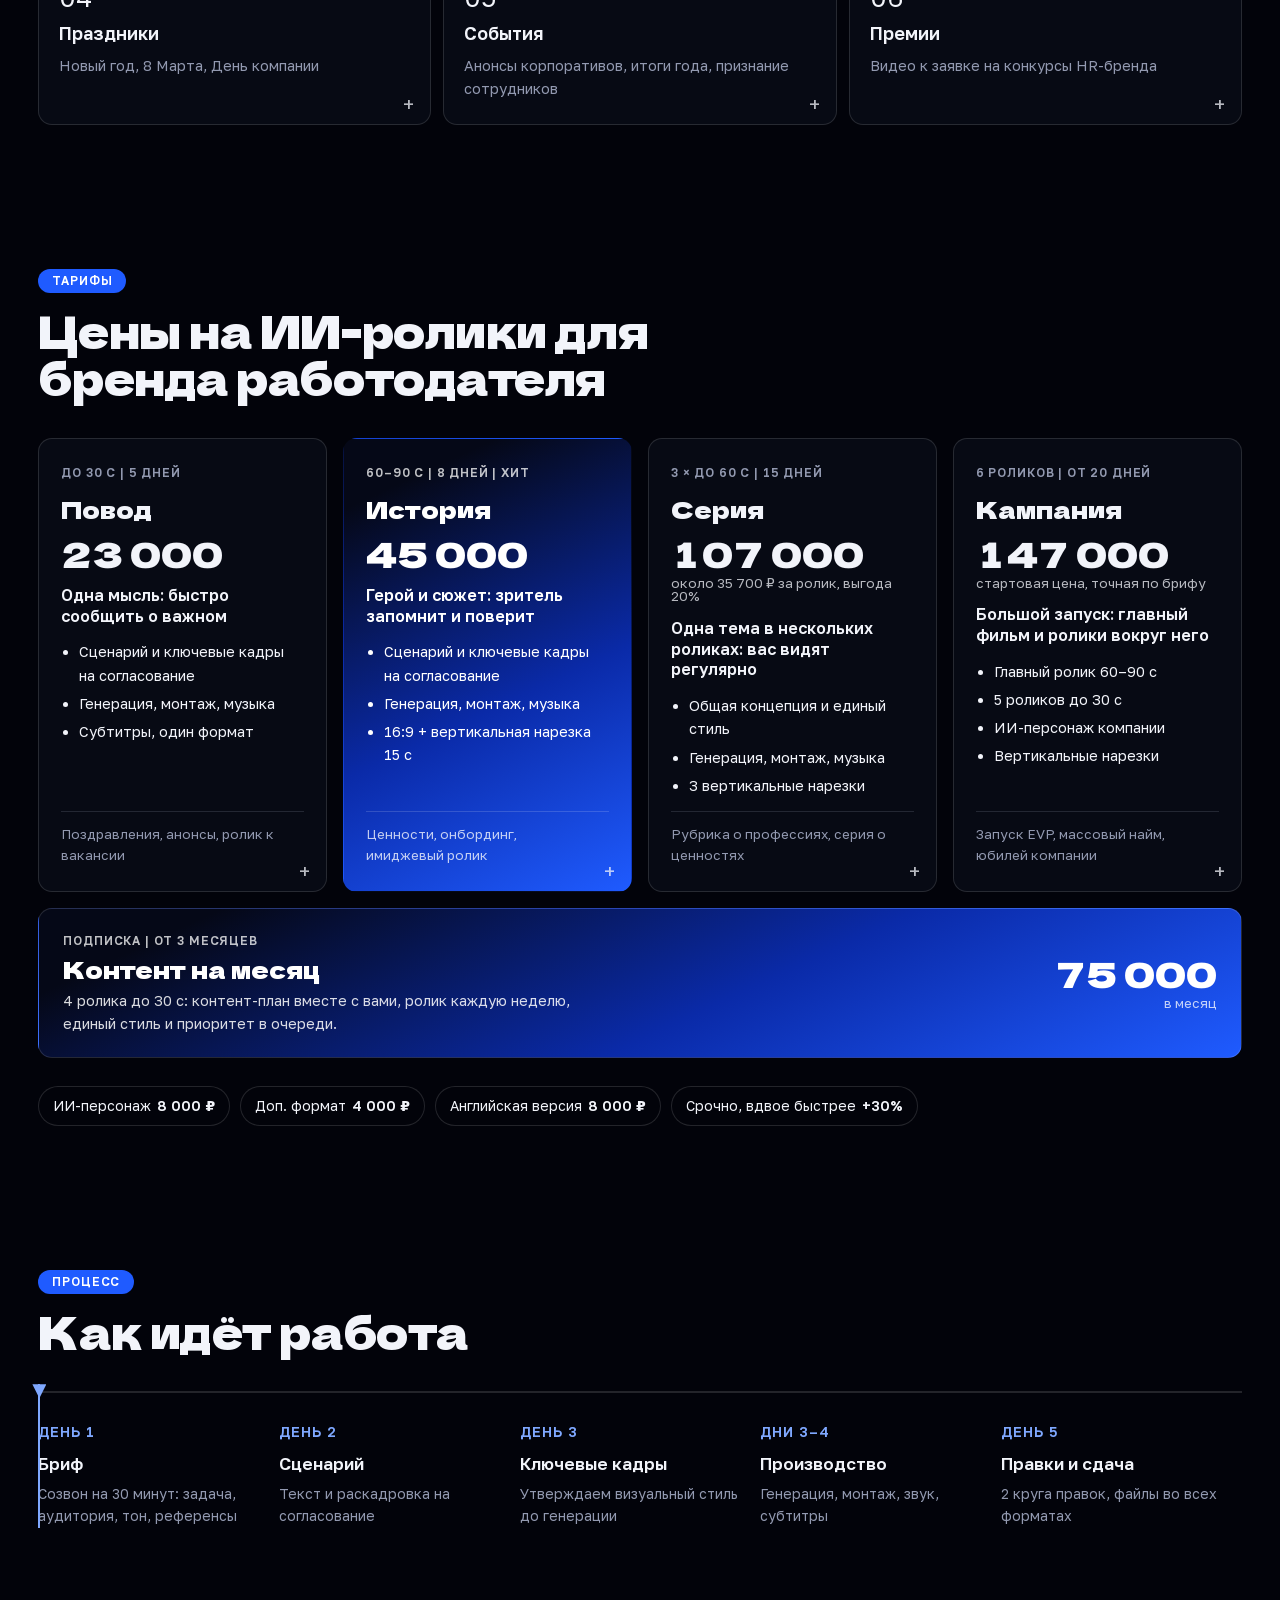
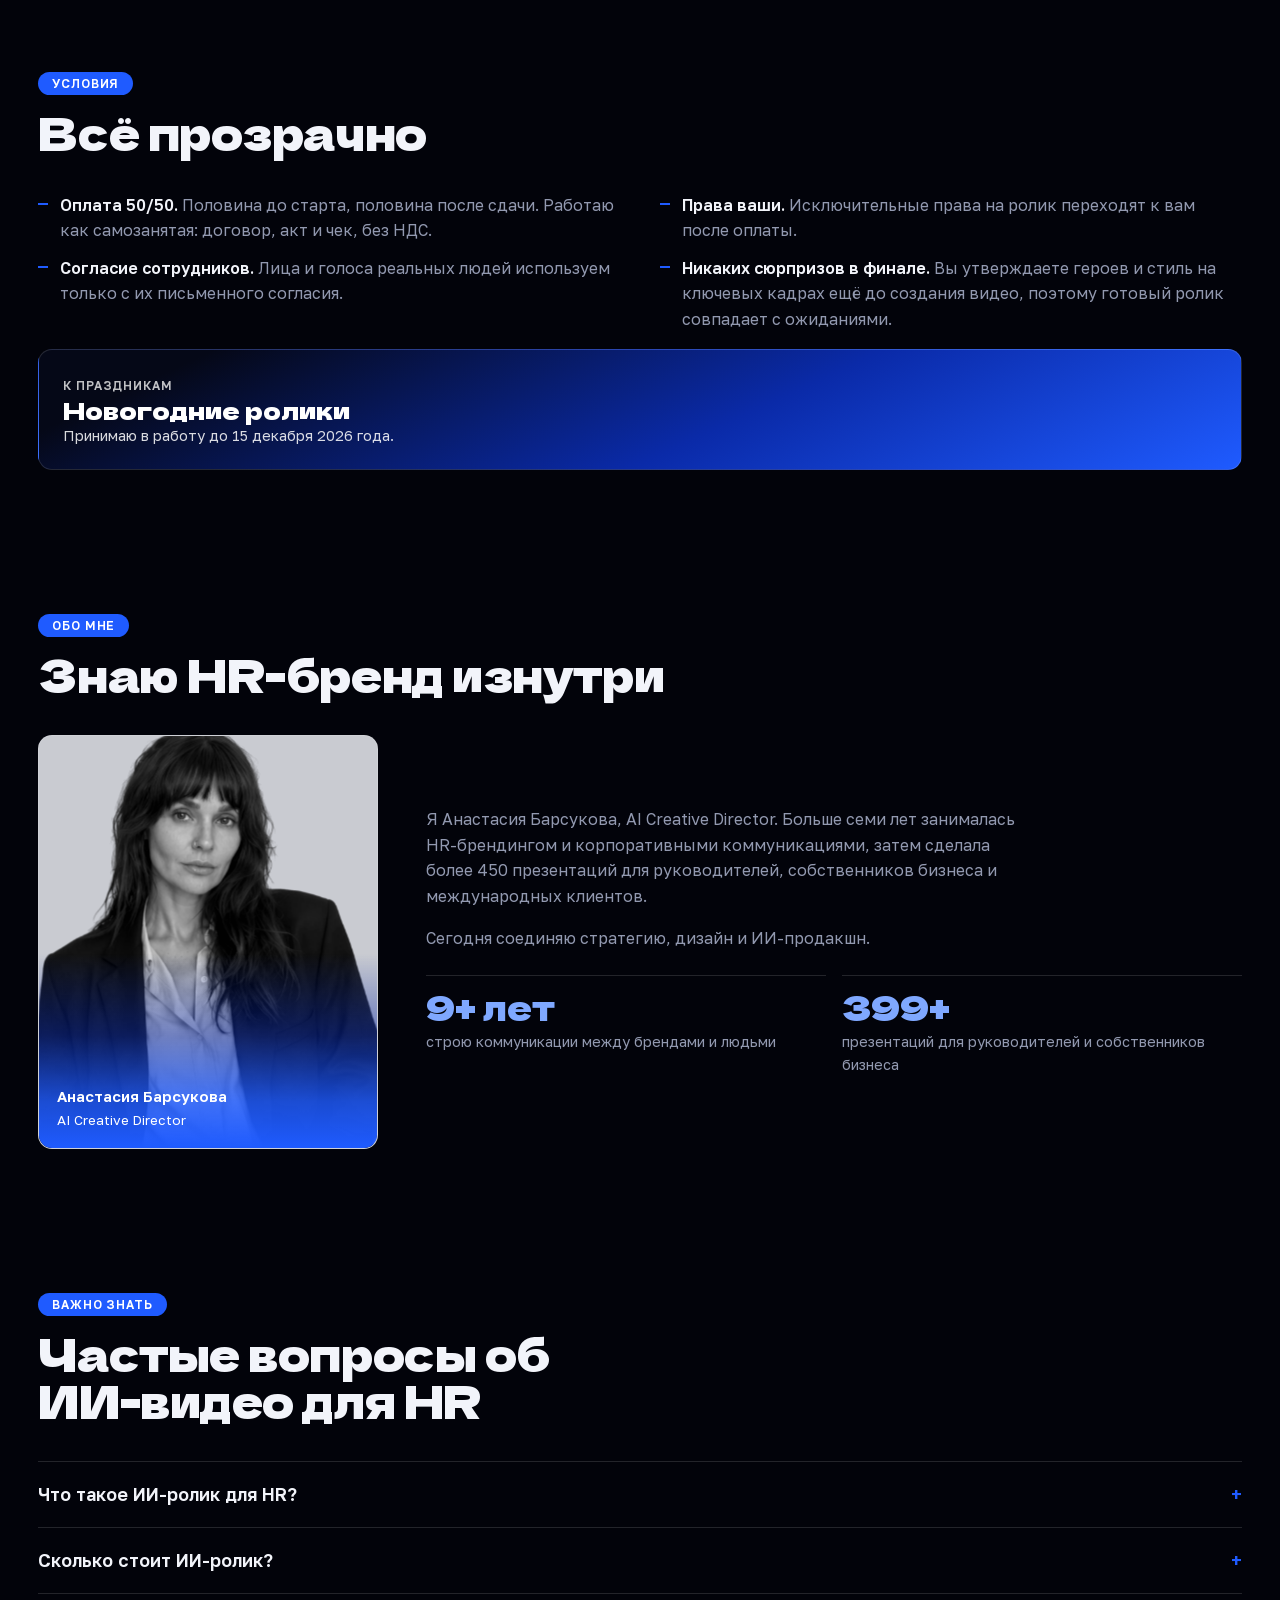
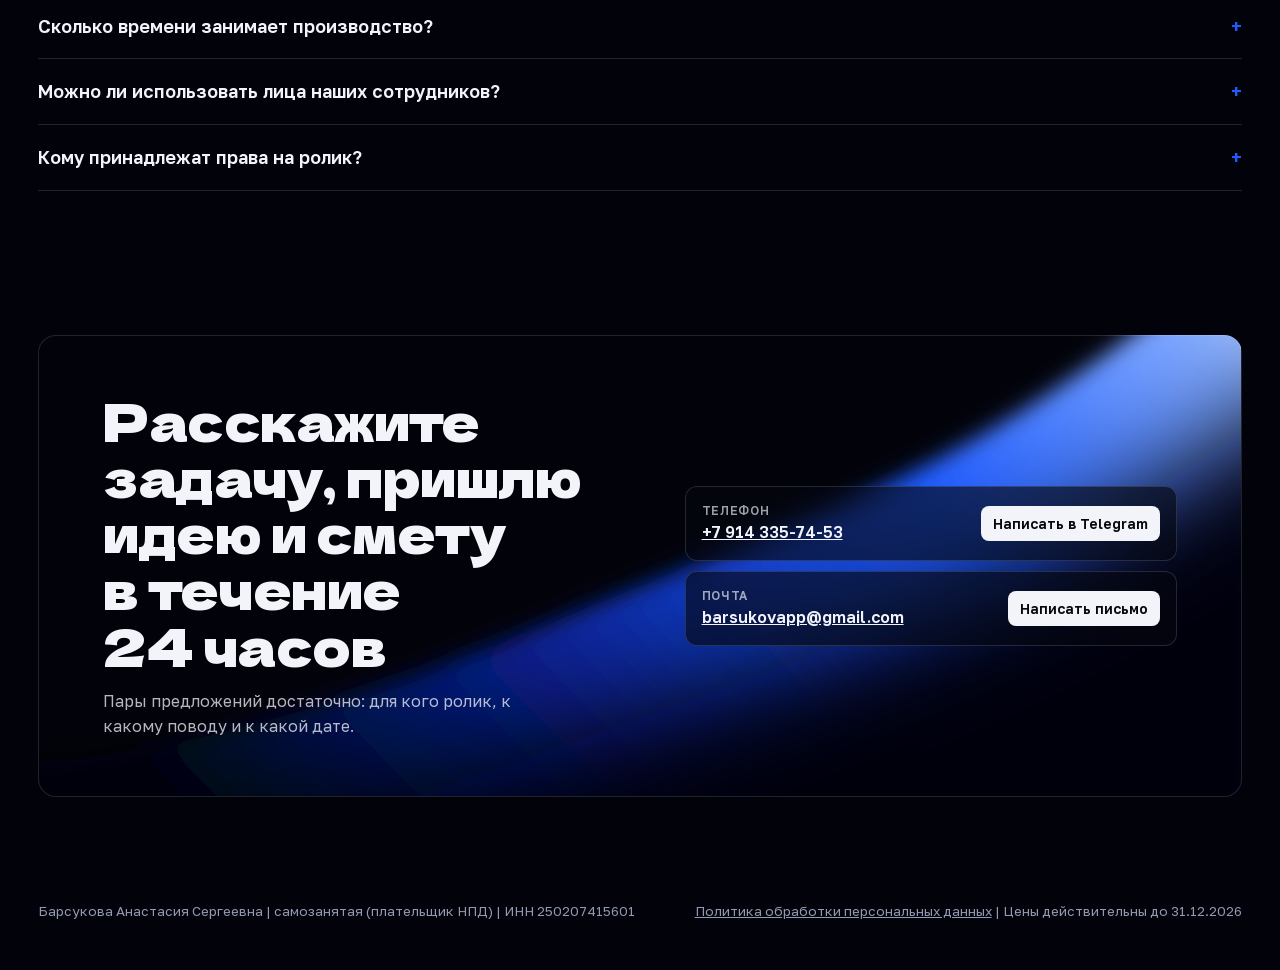
==== commit 41be25a7: "Wide screens: scale the whole page proportionally from 1800px Co-Authored-By: Claude Opus 5.5 <norep" ====
--- a/index.html
+++ b/index.html
@@ -416,6 +416,12 @@
   .final{padding:36px 20px;border-radius:22px;gap:28px}
   nav .btn{display:none}
 }
+/* широкие мониторы: сайт пропорционально крупнее, без пустых полей по краям */
+@media (min-width:1800px){body{zoom:1.12}}
+@media (min-width:2100px){body{zoom:1.3}}
+@media (min-width:2500px){body{zoom:1.55}}
+@media (min-width:3000px){body{zoom:1.85}}
+@media (min-width:3600px){body{zoom:2.2}}
 @media (prefers-reduced-motion:reduce){
   *,*::before,*::after{animation:none!important;transition:none!important}
   .reveal.pending{transform:none;opacity:1}
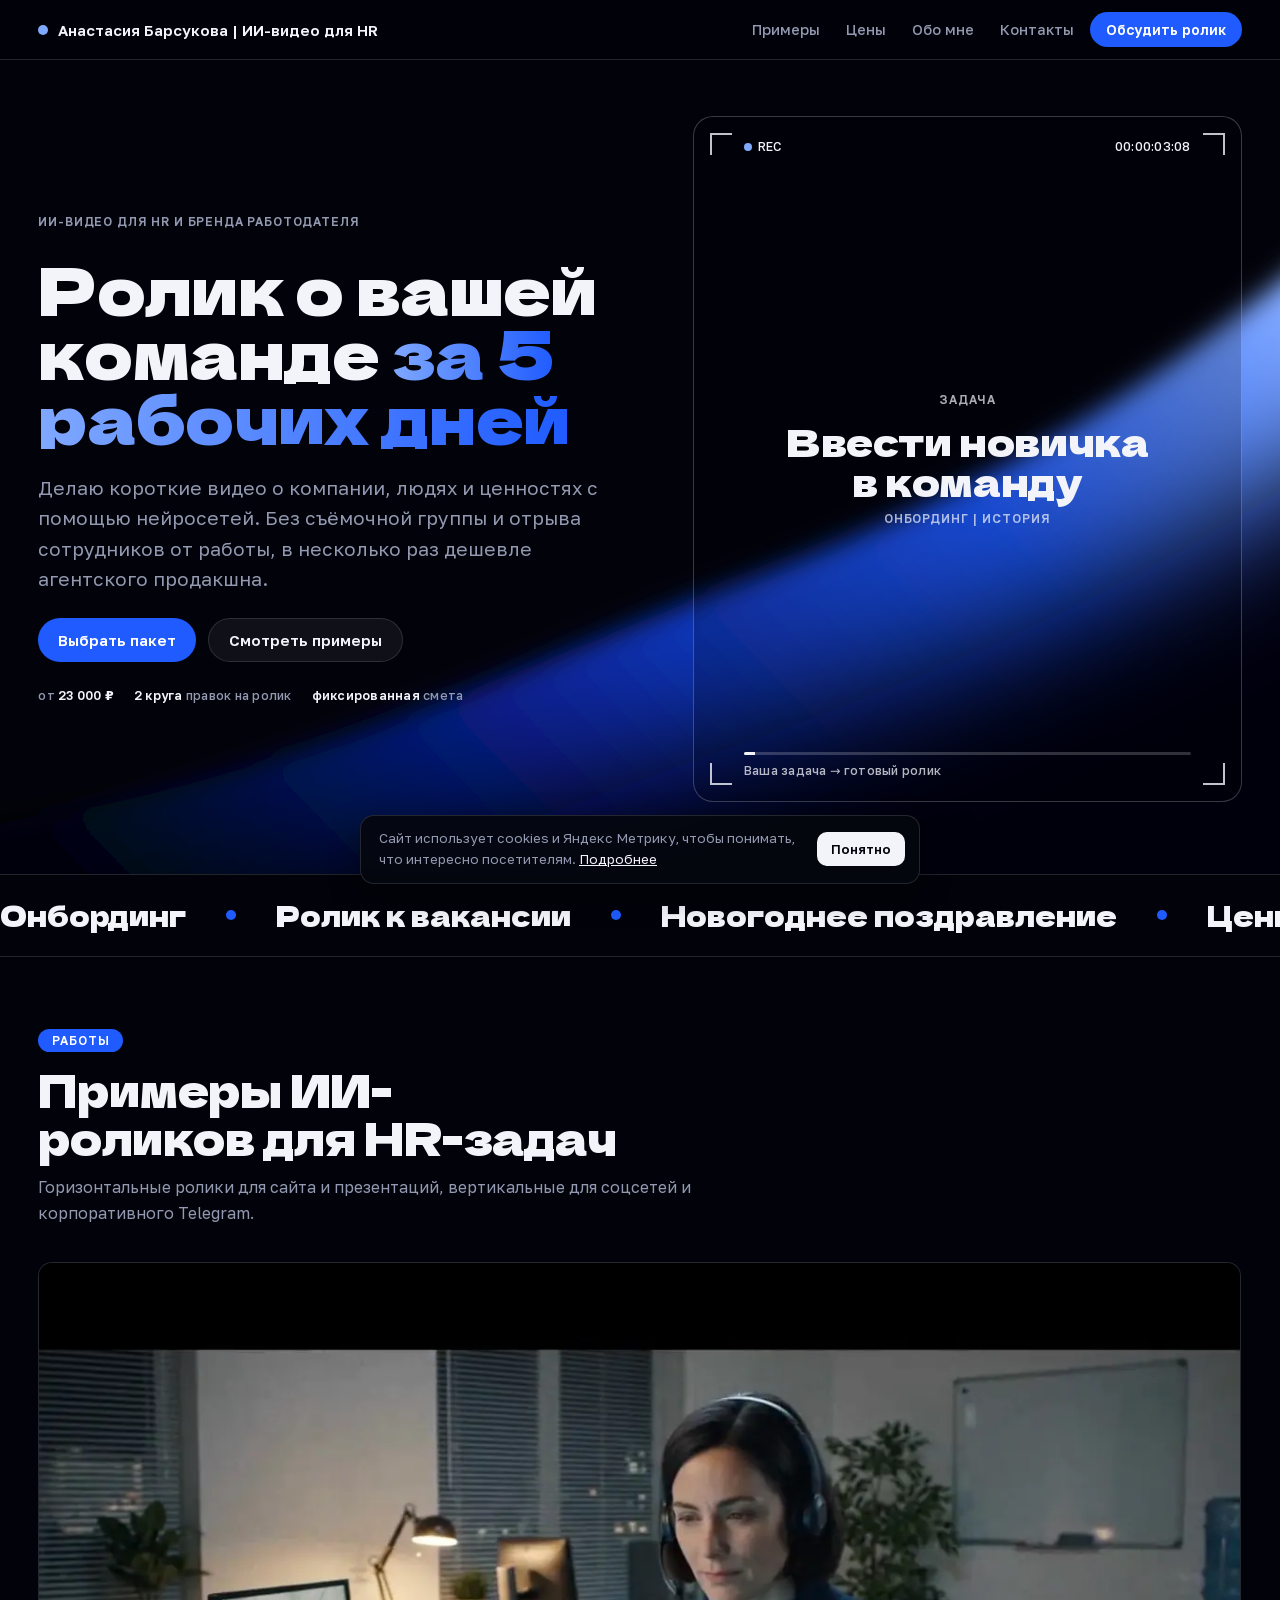
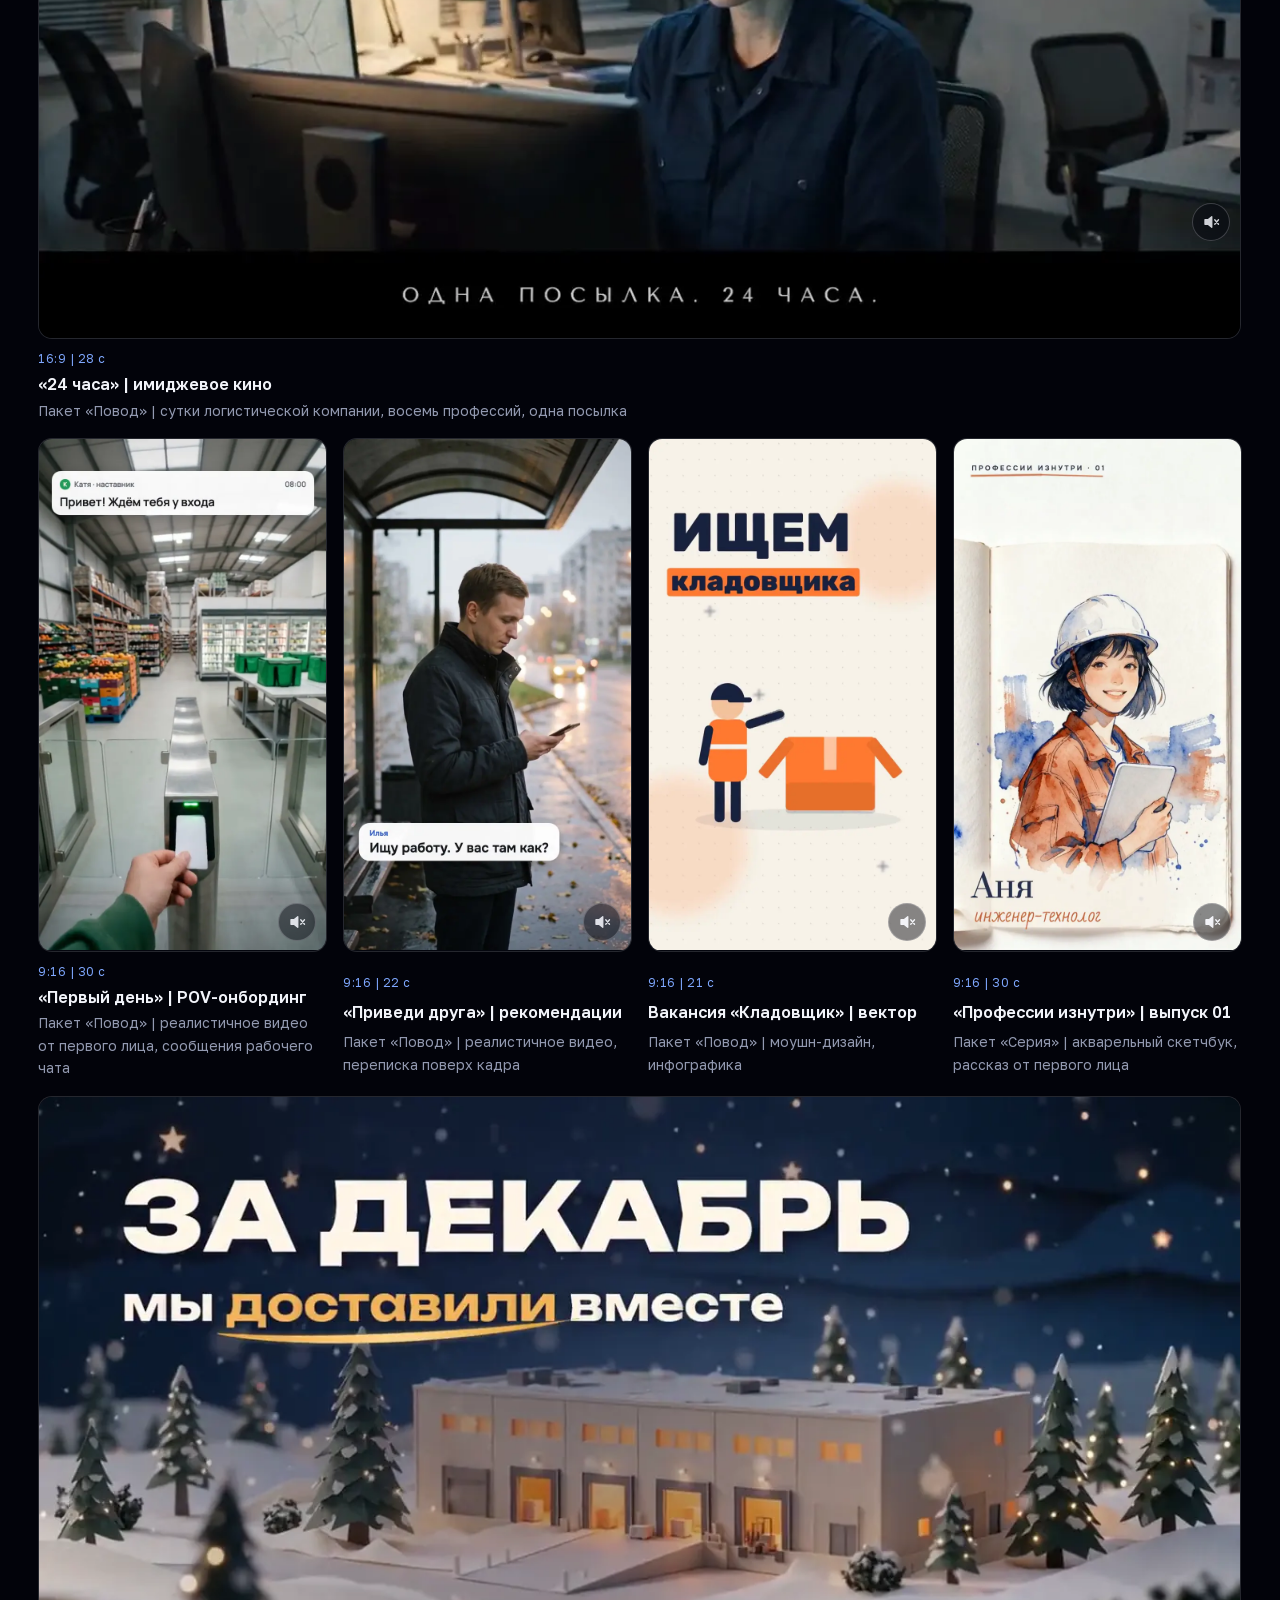
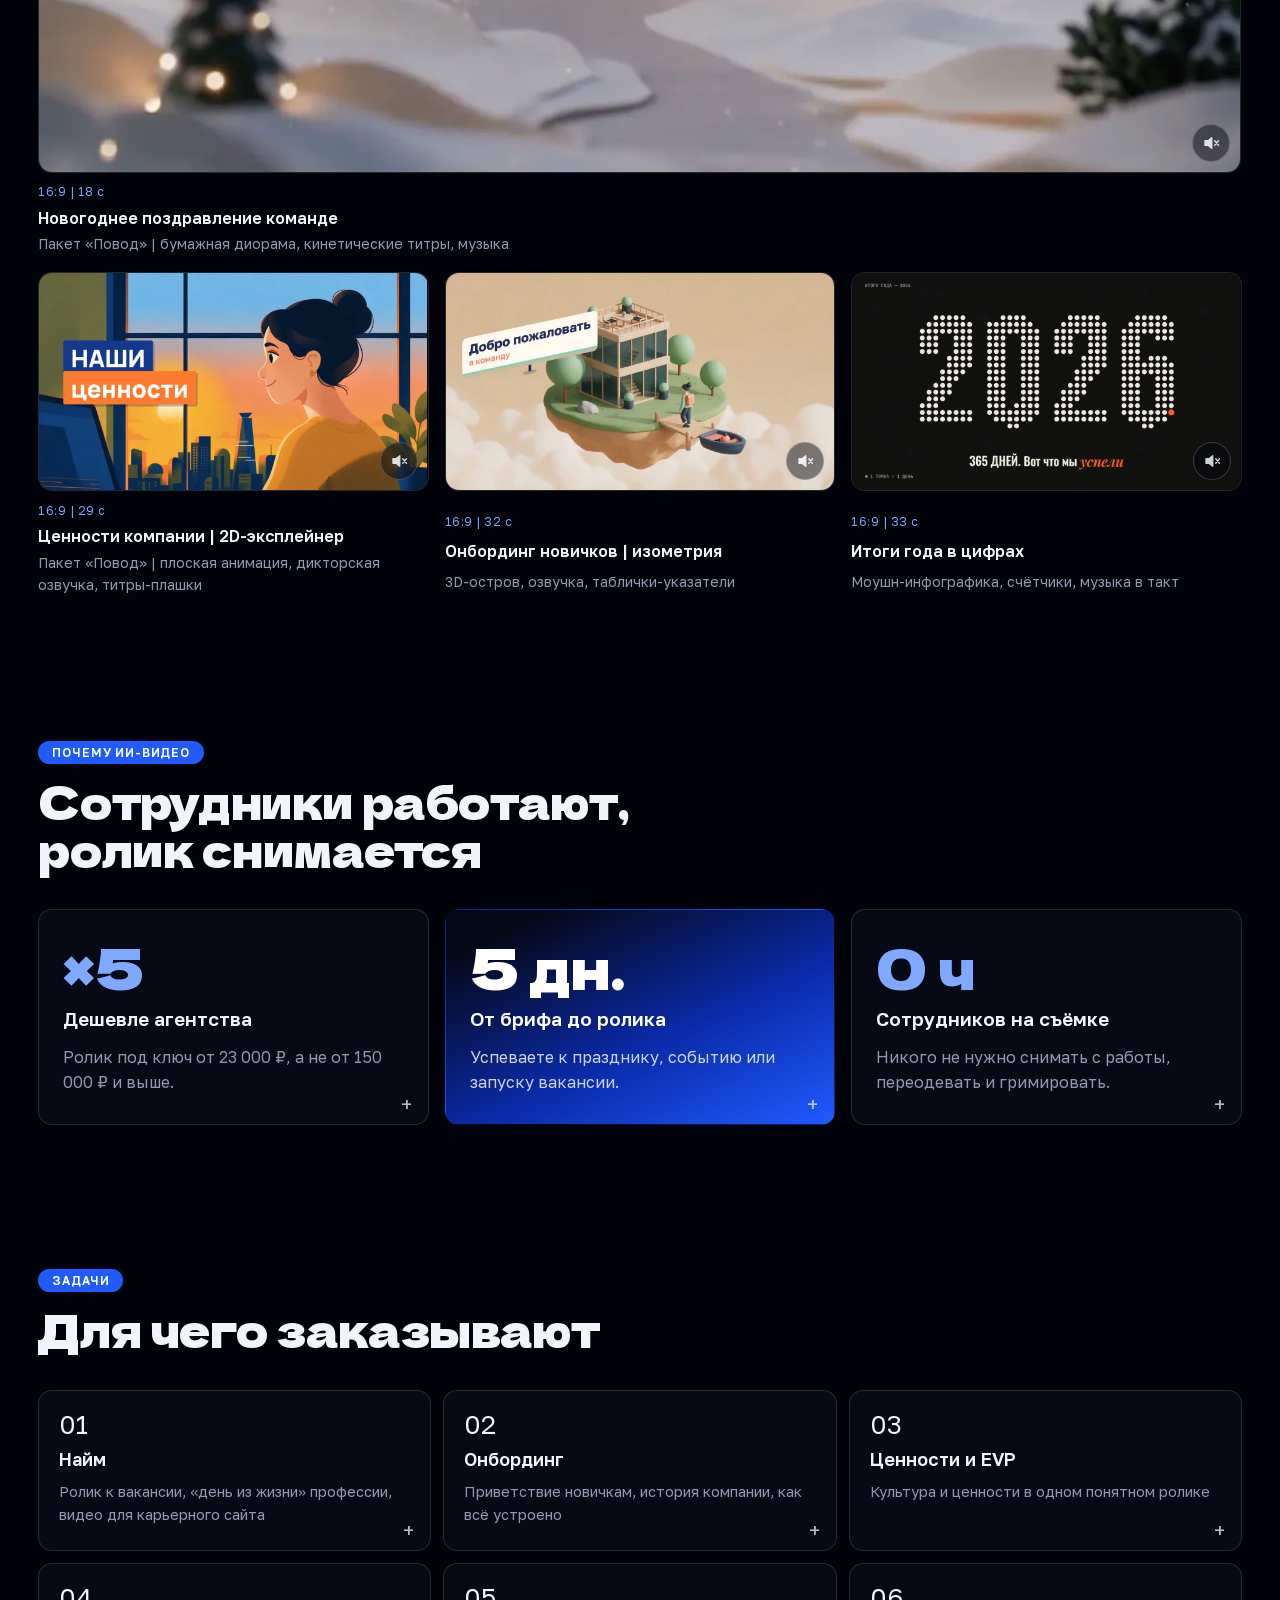
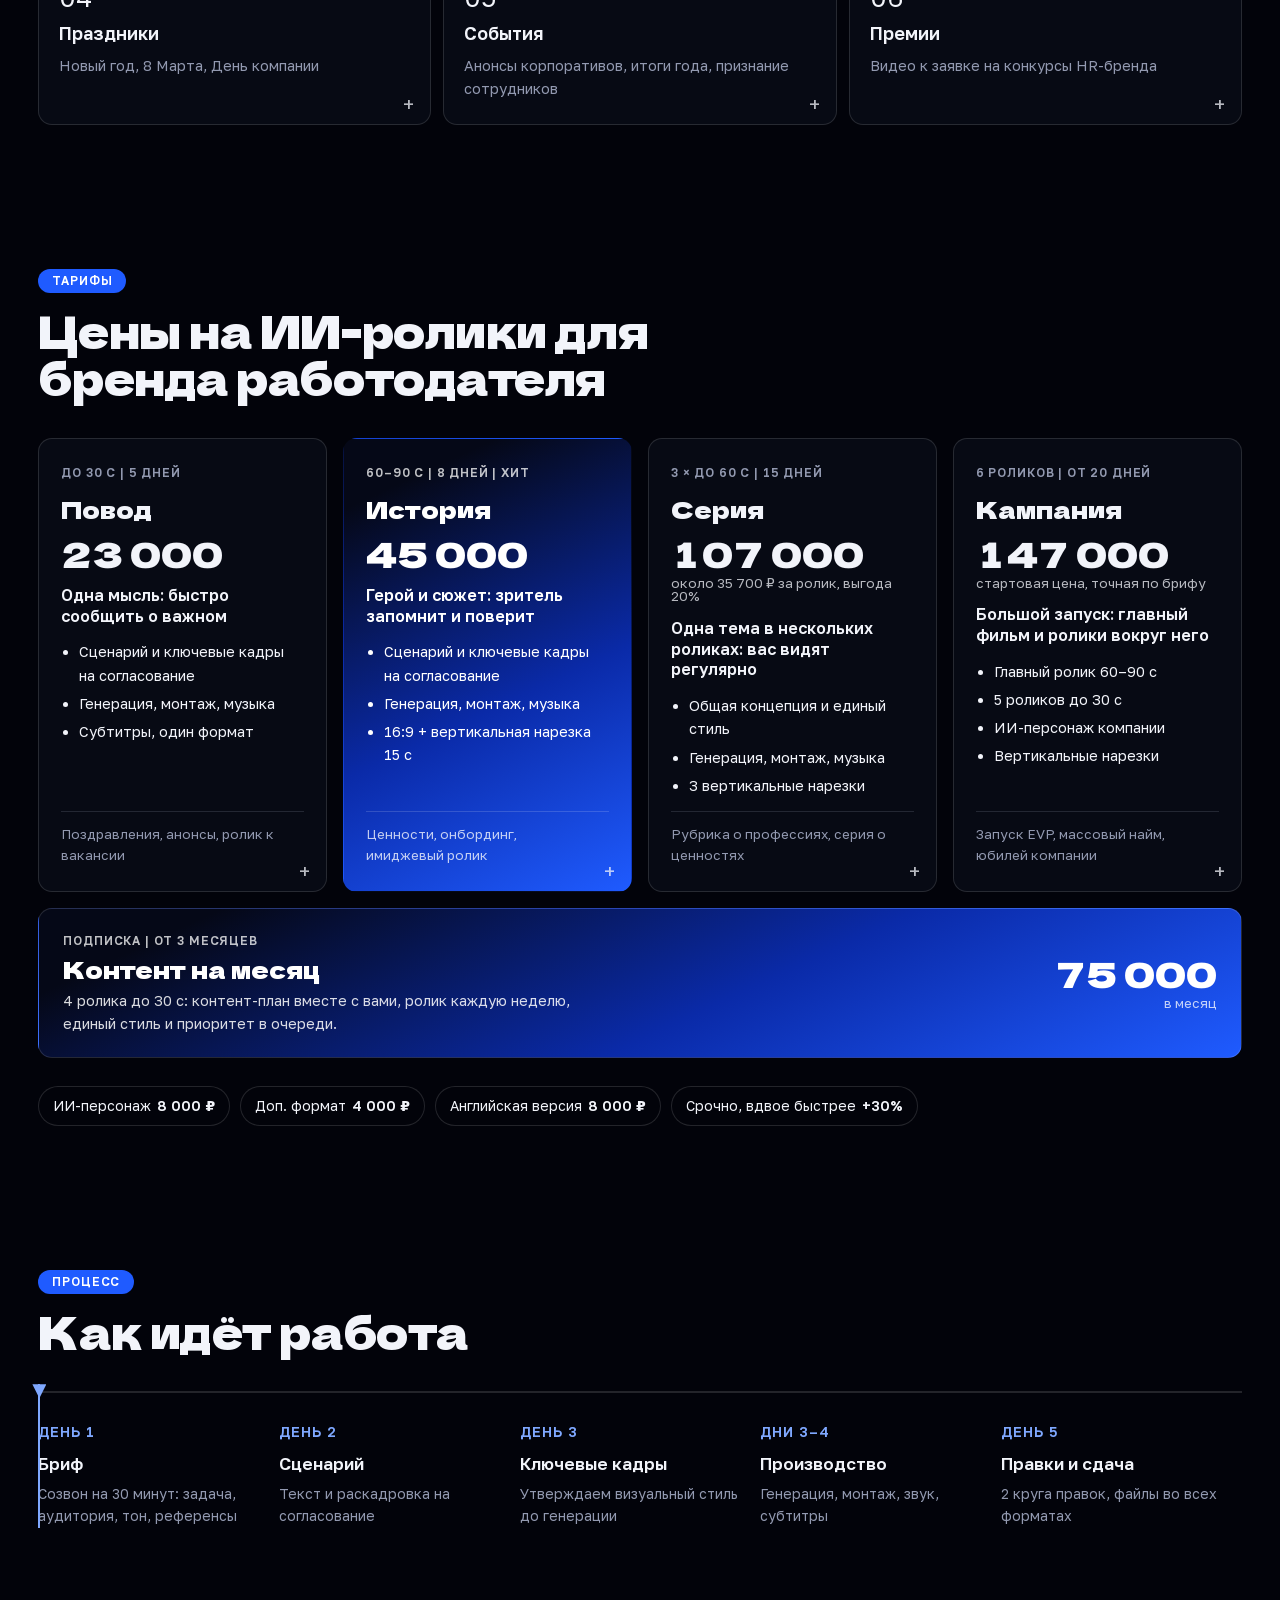
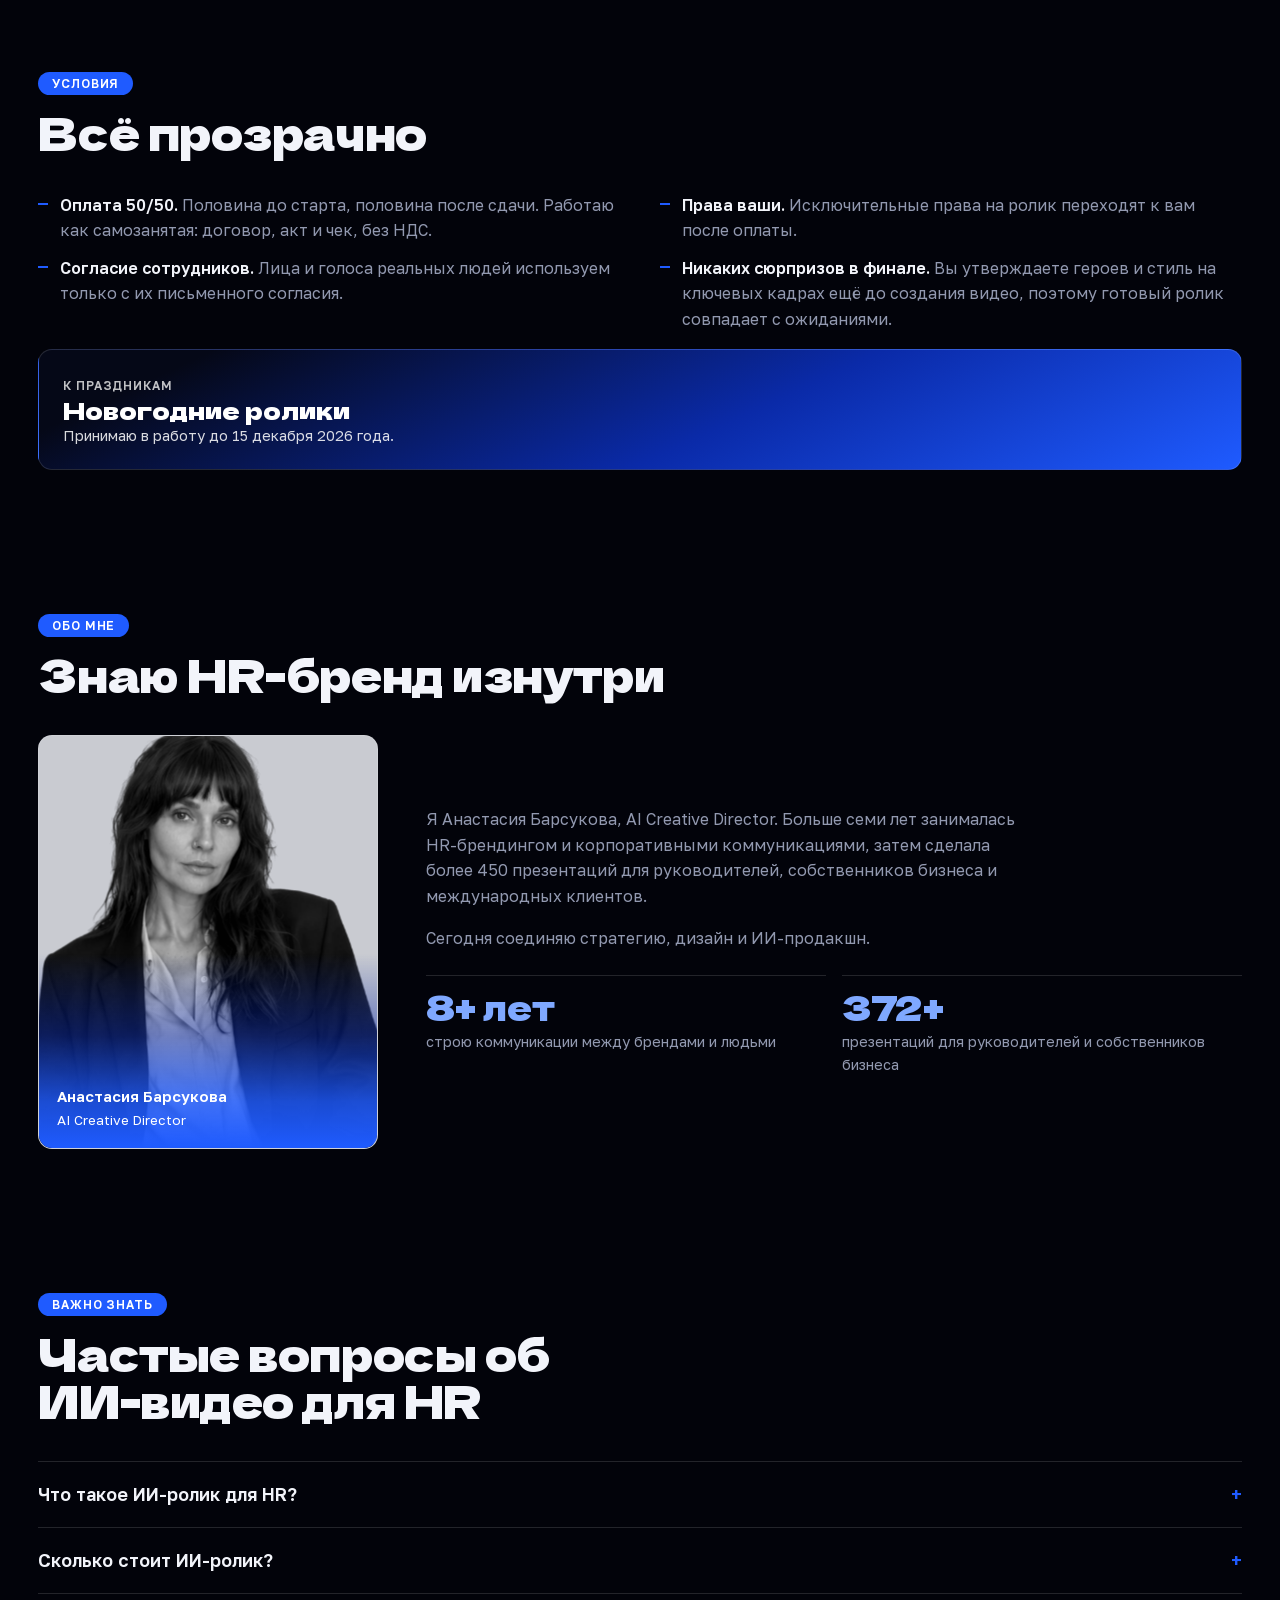
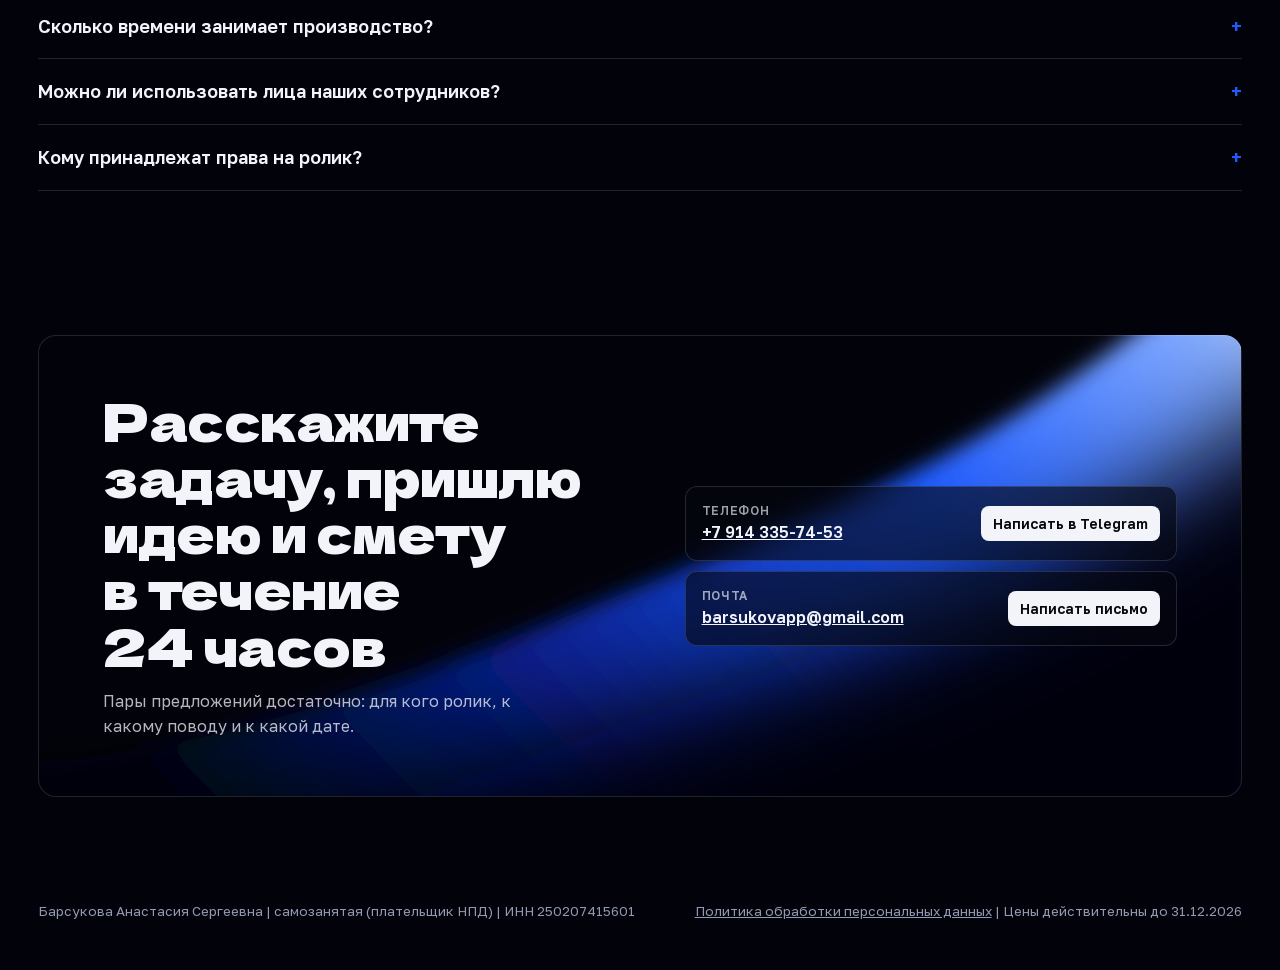
==== commit efc770b8: "Yandex Metrika: counter, lead goals on contact clicks, cookie notice, privacy policy section 7 Co-Au" ====
--- a/index.html
+++ b/index.html
@@ -416,6 +416,10 @@
   .final{padding:36px 20px;border-radius:22px;gap:28px}
   nav .btn{display:none}
 }
+.cookie{position:fixed;left:16px;right:16px;bottom:16px;z-index:50;max-width:560px;margin:0 auto;display:flex;align-items:center;gap:14px;padding:12px 14px 12px 18px;border-radius:14px;background:color-mix(in srgb,var(--frame) 92%,transparent);border:1px solid var(--line);backdrop-filter:blur(8px);-webkit-backdrop-filter:blur(8px);font-size:13.5px;color:var(--muted);box-shadow:0 10px 30px rgba(0,0,0,.4)}
+.cookie a{color:var(--fg)}
+.cookie button{flex-shrink:0;font:600 13px var(--body);padding:9px 14px;border-radius:10px;border:0;background:var(--fg);color:var(--bg);cursor:pointer}
+.cookie[hidden]{display:none}
 /* широкие мониторы: сайт пропорционально крупнее, без пустых полей по краям */
 @media (min-width:1800px){body{zoom:1.12}}
 @media (min-width:2100px){body{zoom:1.3}}
@@ -428,6 +432,18 @@
   .vf-scene:first-child{opacity:1}
 }
 </style>
+<!-- Yandex.Metrika counter -->
+<script>
+  (function(m,e,t,r,i,k,a){
+    m[i]=m[i]||function(){(m[i].a=m[i].a||[]).push(arguments)};
+    m[i].l=1*new Date();
+    for (var j = 0; j < document.scripts.length; j++) {if (document.scripts[j].src === r) { return; }}
+    k=e.createElement(t),a=e.getElementsByTagName(t)[0],k.async=1,k.src=r,a.parentNode.insertBefore(k,a)
+  })(window, document,'script','https://mc.yandex.ru/metrika/tag.js?id=114210249', 'ym');
+  ym(114210249, 'init', {ssr:true, webvisor:true, clickmap:true, referrer: document.referrer, url: location.href, accurateTrackBounce:true, trackLinks:true});
+</script>
+<noscript><div><img src="https://mc.yandex.ru/watch/114210249" style="position:absolute; left:-9999px;" alt="" /></div></noscript>
+<!-- /Yandex.Metrika counter -->
 </head>
 <body>
 <nav>
@@ -627,7 +643,7 @@
   </div>
 </section>
 
-<section>
+<section id="process">
   <div class="in">
     <div class="sec-head reveal"><span class="tc">Процесс</span><h2>Как идёт работа</h2></div>
     <ol class="timeline reveal">
@@ -700,6 +716,7 @@
   </div>
 </section>
 
+<div class="cookie" id="cookie" hidden><span>Сайт использует cookies и Яндекс Метрику, чтобы понимать, что интересно посетителям. <a href="privacy.html#cookies">Подробнее</a></span><button type="button">Понятно</button></div>
 <footer><div class="in"><span>Барсукова Анастасия Сергеевна | самозанятая (плательщик НПД) | ИНН 250207415601</span><span><a href="privacy.html" style="color:inherit">Политика обработки персональных данных</a> | Цены действительны до 31.12.2026</span></div></footer>
 
 <script>
@@ -791,6 +808,22 @@
     new IntersectionObserver(function(es){ var on = es[0].isIntersecting; if (on && !snowOn) { snowOn = true; fall(); } else if (!on) snowOn = false; }).observe(snow);
   }
 
+  // Уведомление о cookies: показываем, пока посетитель не нажмёт «Понятно»
+  var ck = document.getElementById('cookie');
+  if (ck) { var seen = false; try { seen = localStorage.getItem('ck') === '1'; } catch(e){}
+    if (!seen) ck.hidden = false;
+    ck.querySelector('button').addEventListener('click', function(){ ck.hidden = true; try { localStorage.setItem('ck','1'); } catch(e){} }); }
+  // Цели Метрики: нажатия на контакты считаются заявкой
+  var goal = function(n){ try { if (window.ym) ym(114210249, 'reachGoal', n); } catch(e){} };
+  document.addEventListener('click', function(e){
+    var a = e.target.closest && e.target.closest('a,button'); if (!a) return;
+    var h = a.getAttribute('href') || '';
+    if (/^https:\/\/t\.me\//.test(h)) { goal('lead_telegram'); goal('lead'); }
+    else if (/^mailto:/.test(h)) { goal('lead_email'); goal('lead'); }
+    else if (/^tel:/.test(h)) { goal('lead_phone'); goal('lead'); }
+    else if (h === '#contact') goal('cta_contact');
+    else if (a.classList.contains('sound') && a.getAttribute('aria-pressed') !== 'true') goal('video_sound');
+  }, true);
   // Звук у примера: браузеры запускают видео только без звука, включает зритель
   var vids = [].slice.call(document.querySelectorAll('.slot video'));
   // На телефоне ролик занимает 170–350 px в ширину: берём лёгкую версию (-m.mp4), она в 2–2,5 раза меньше
